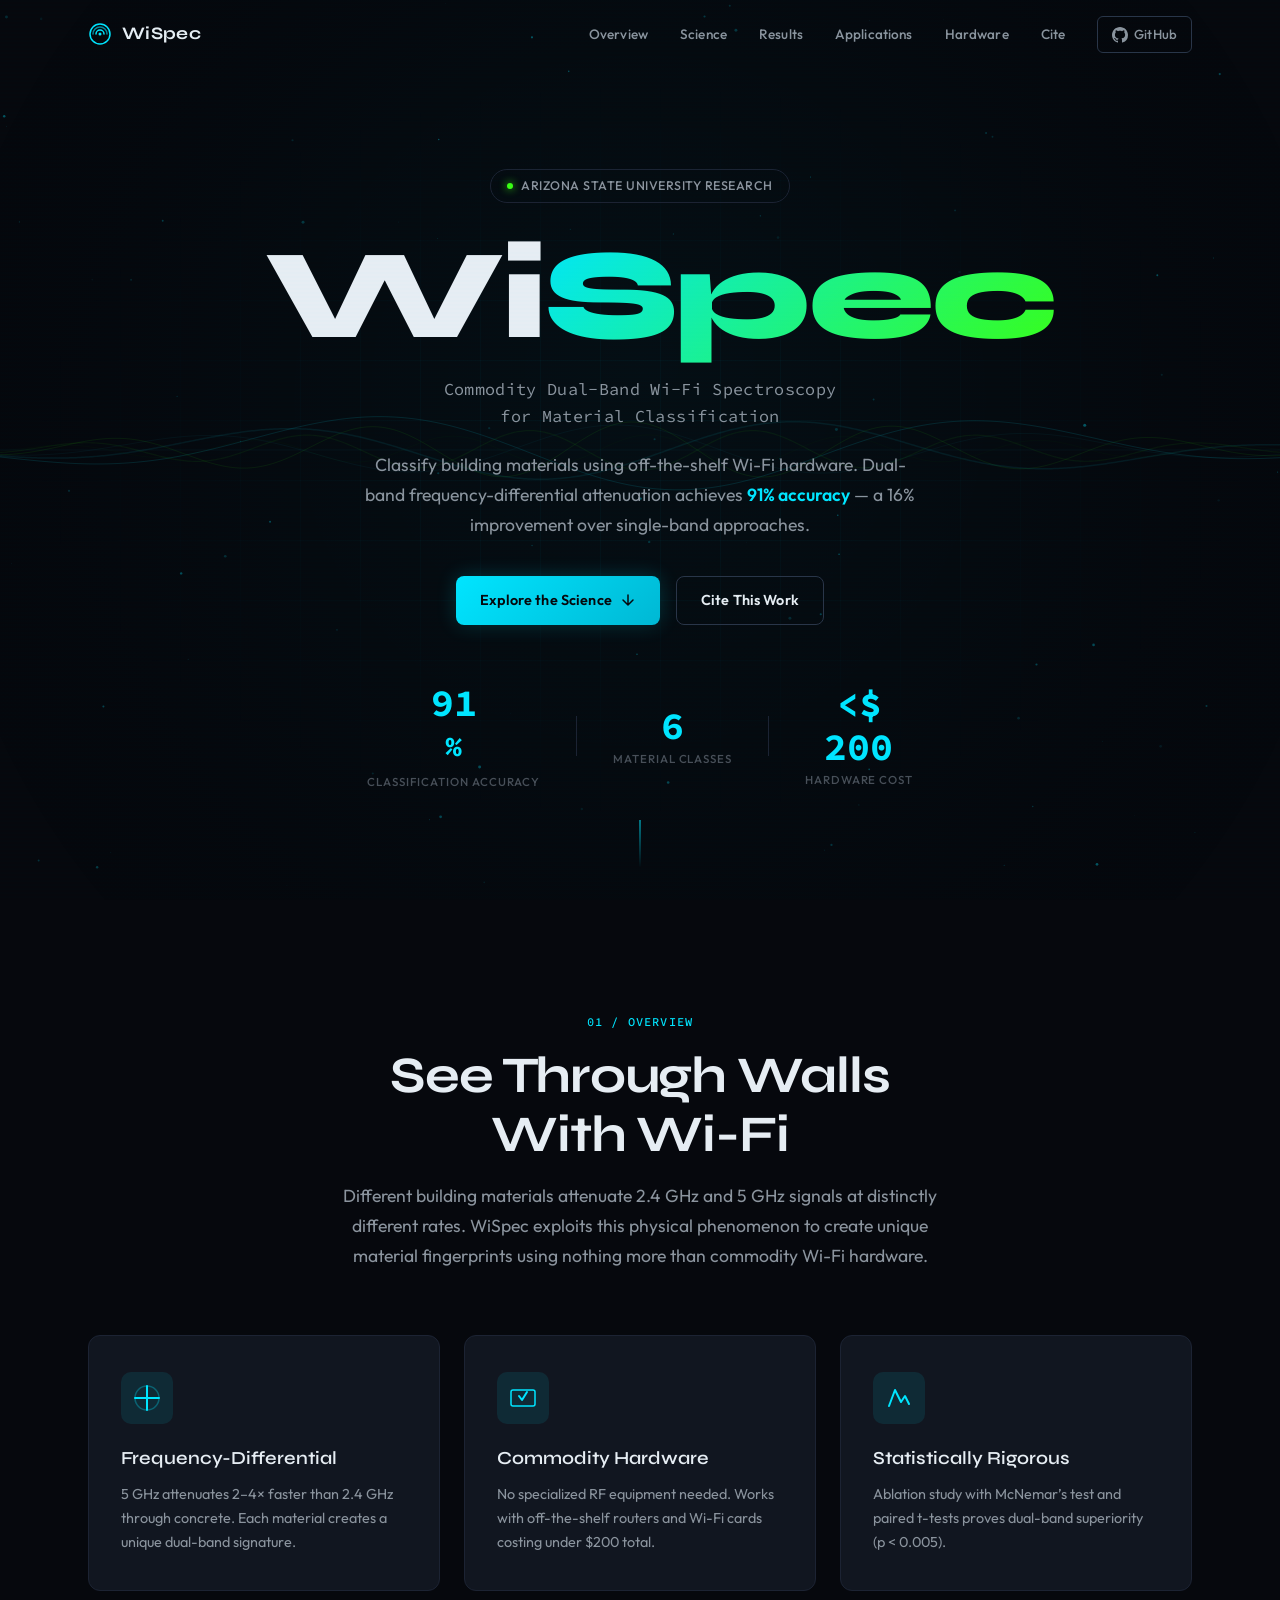
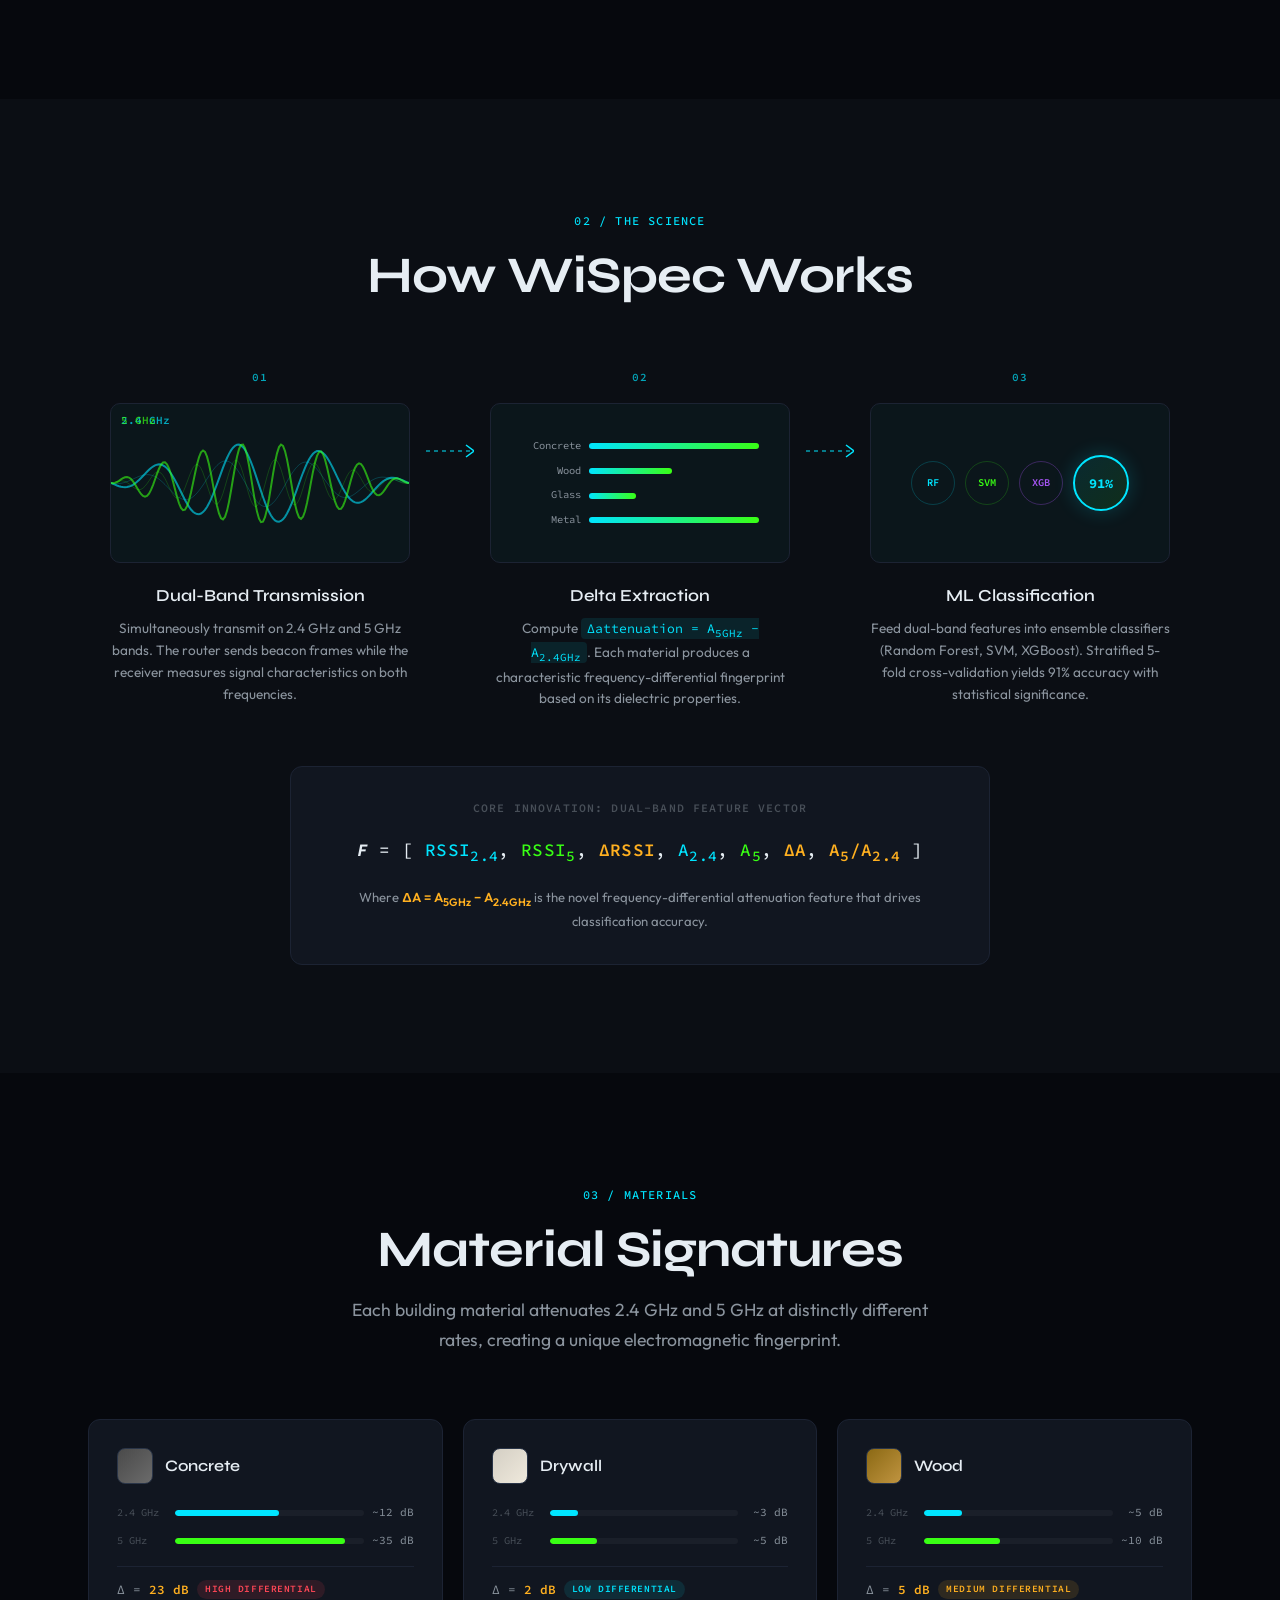
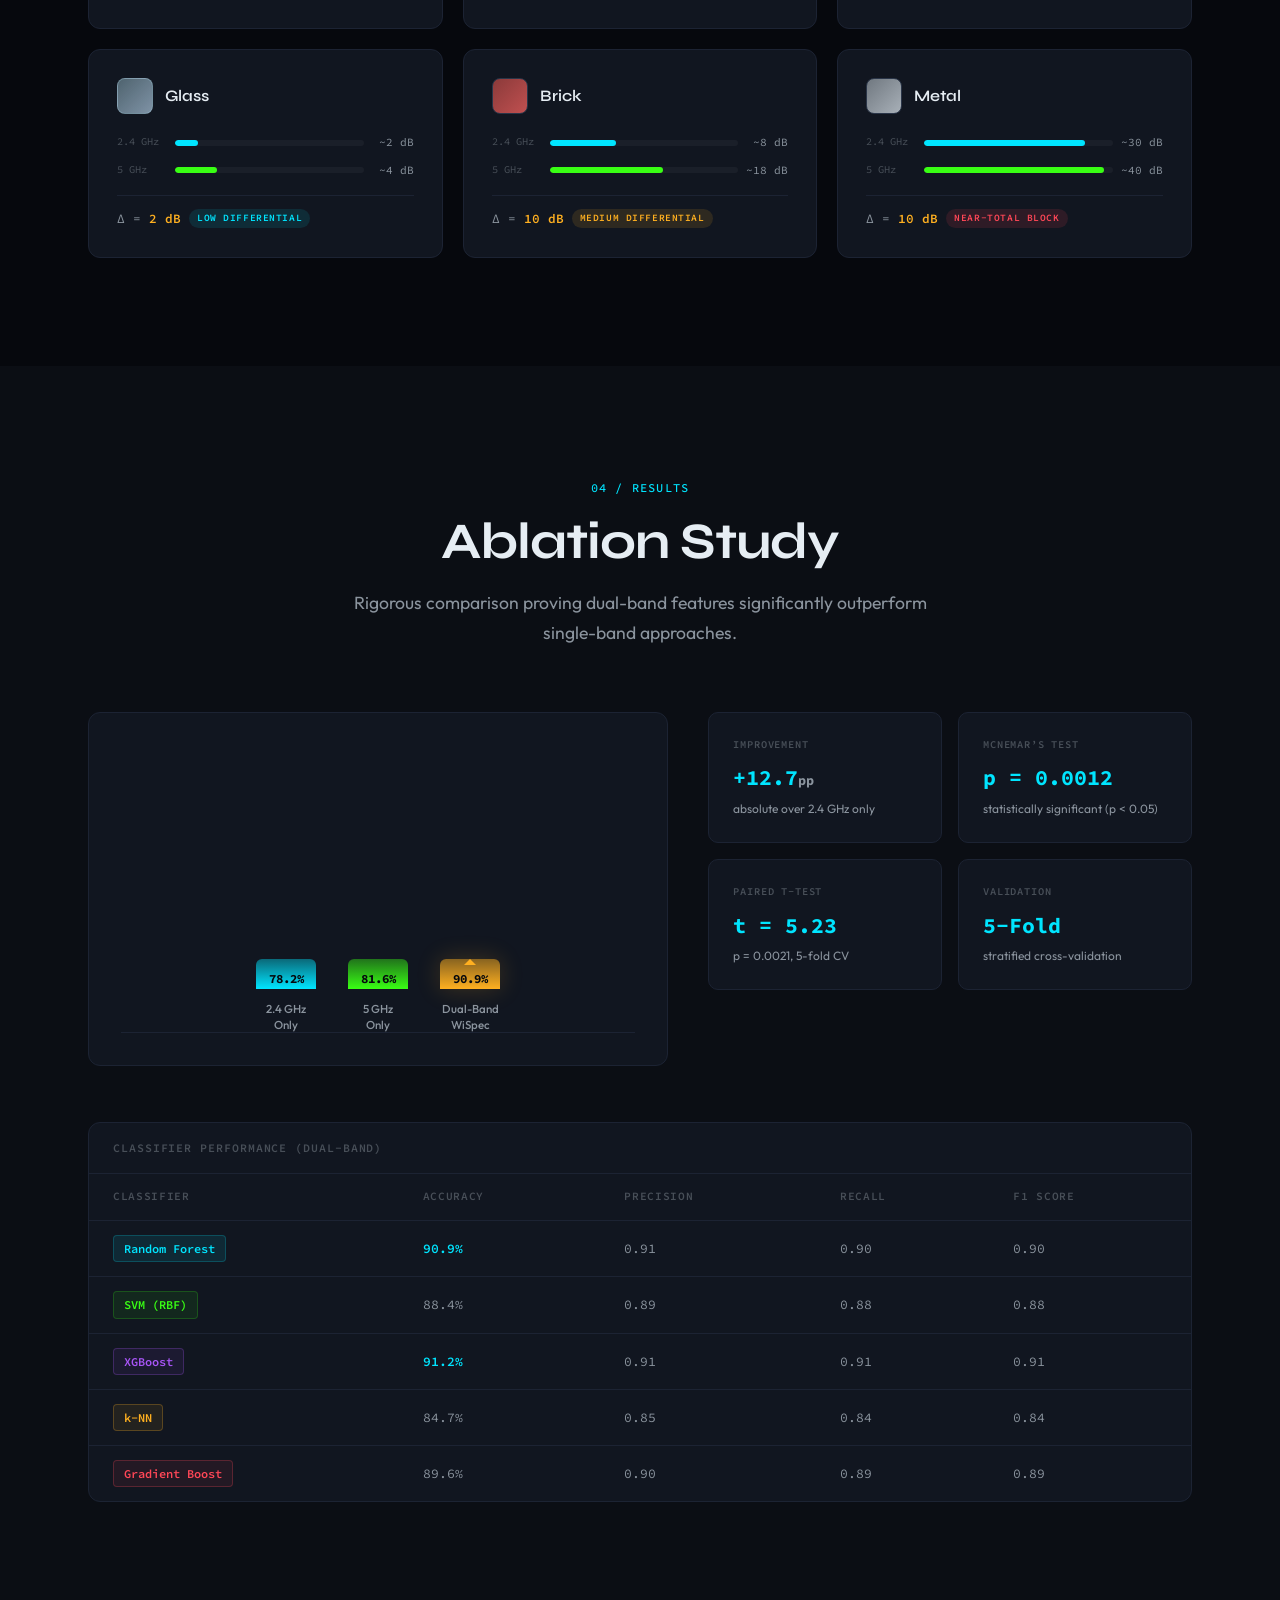
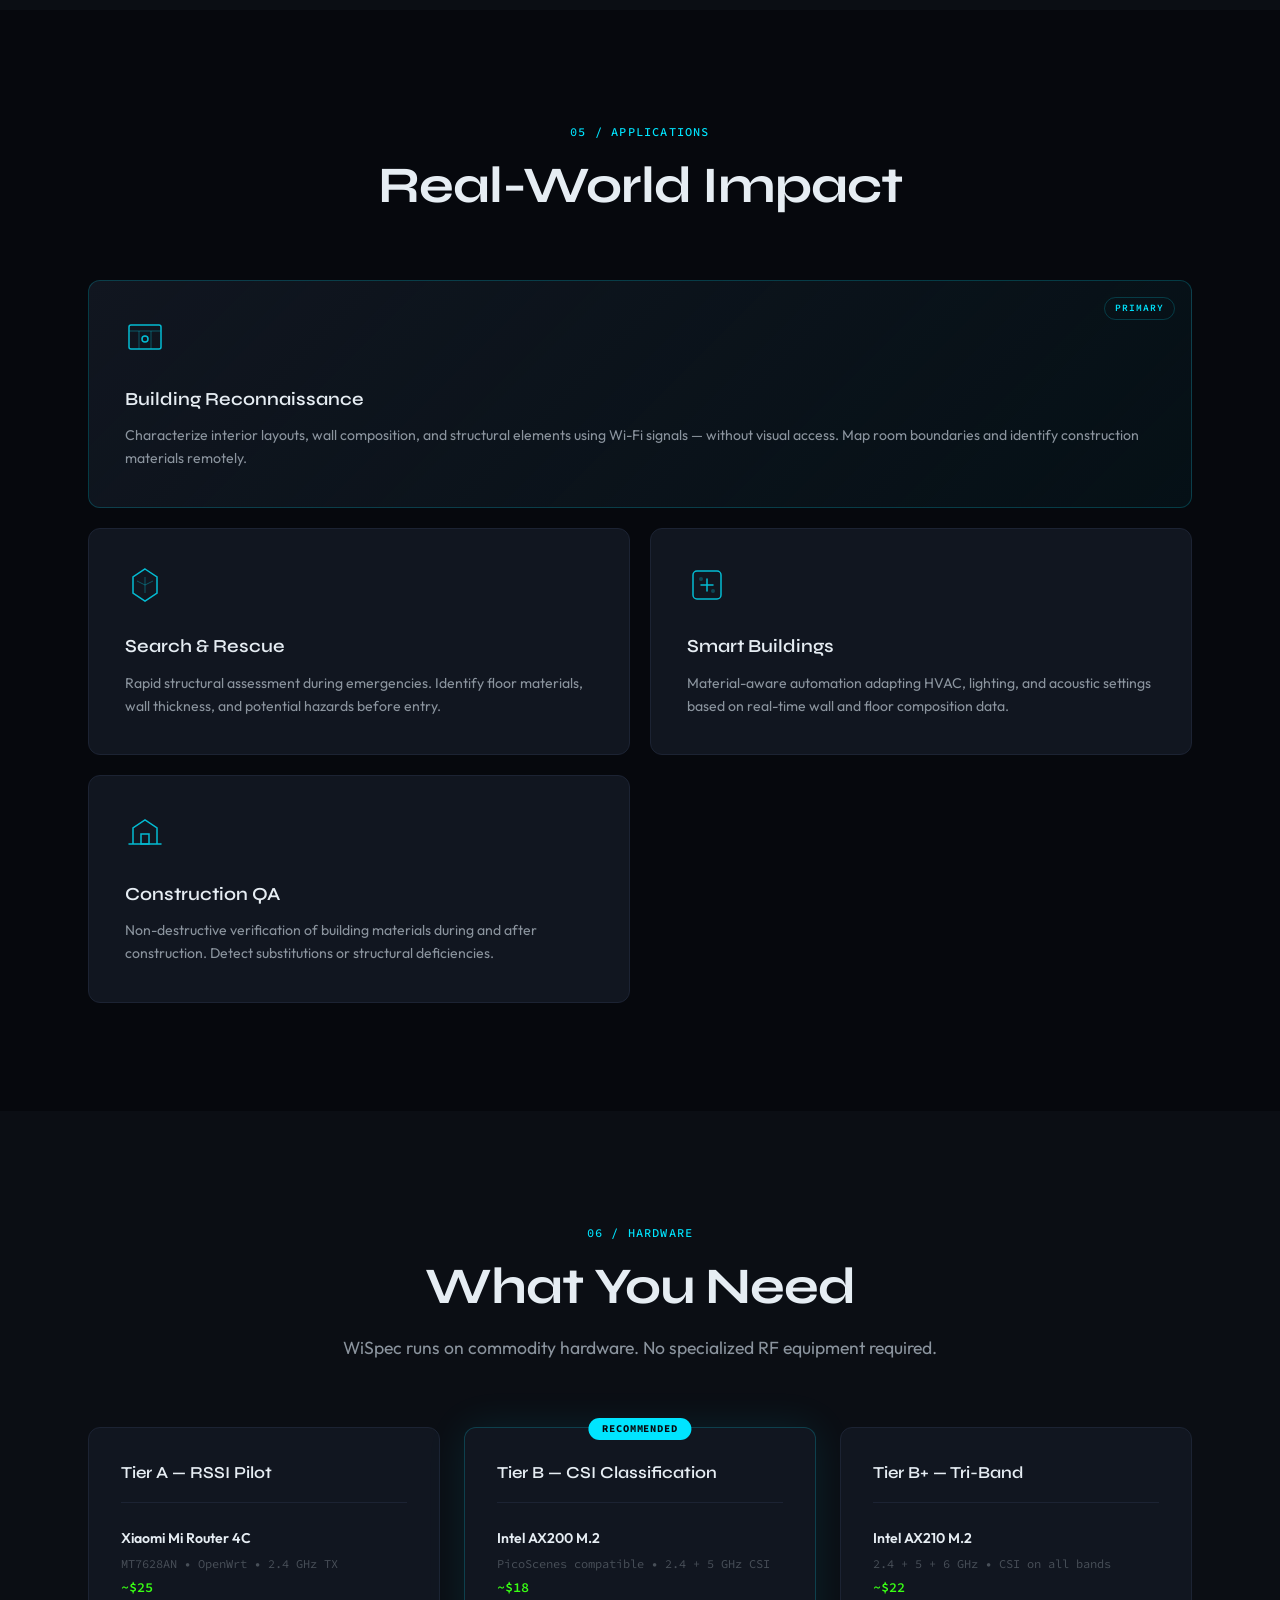
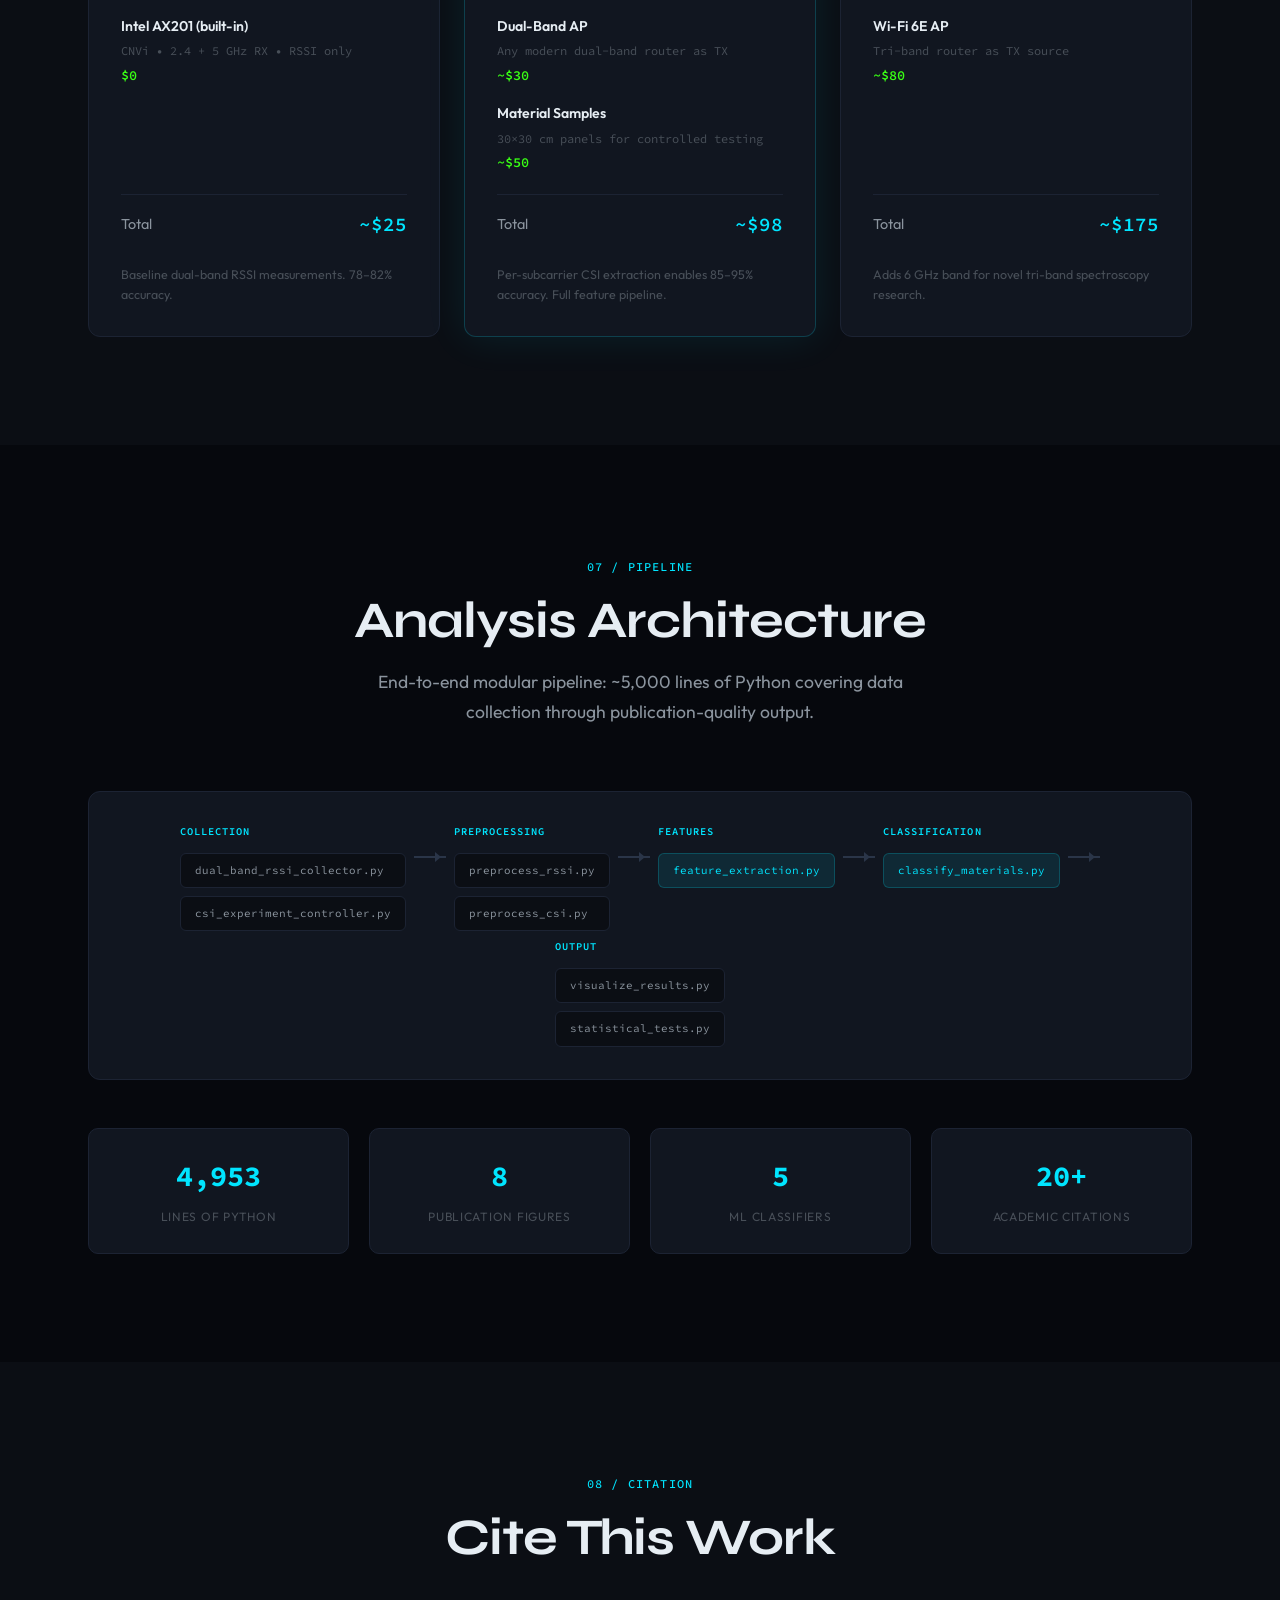
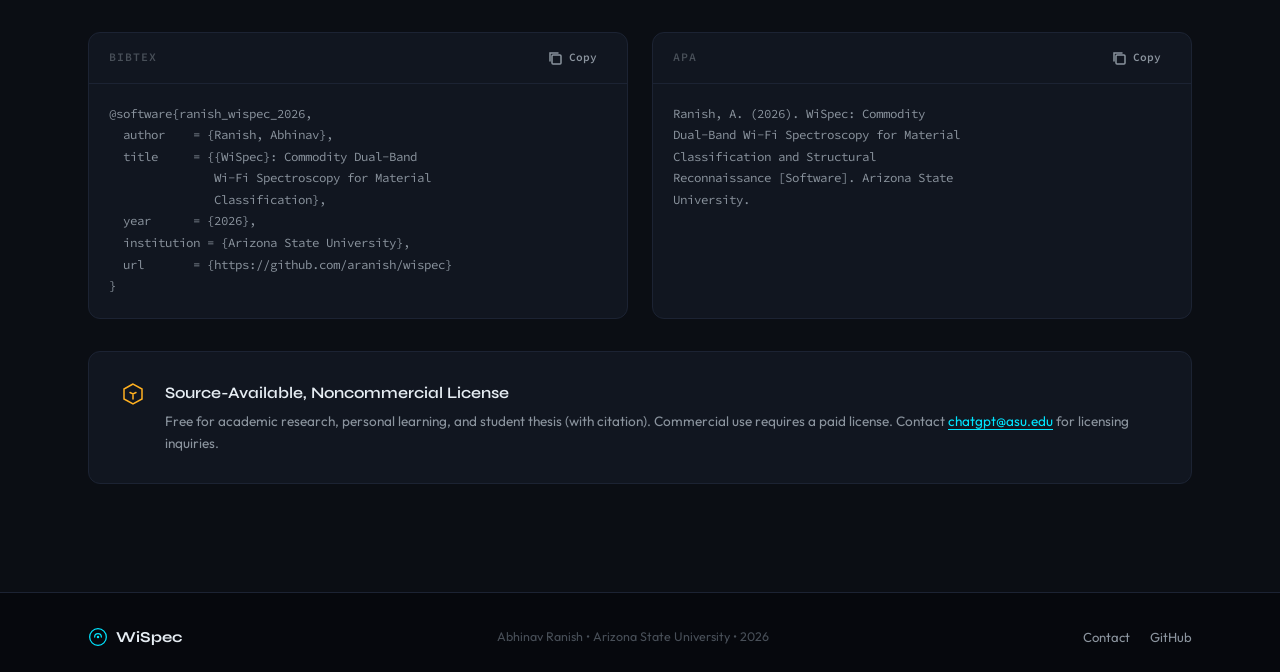
==== web/index.html @ 01f4bbeb "feat: Frontend" ====
<!DOCTYPE html>
<html lang="en">
<head>
  <meta charset="UTF-8">
  <meta name="viewport" content="width=device-width, initial-scale=1.0">
  <title>WiSpec — Commodity Dual-Band Wi-Fi Spectroscopy</title>
  <meta name="description" content="WiSpec uses commodity dual-band Wi-Fi hardware to classify building materials through frequency-differential attenuation, achieving 91% accuracy.">

  <link rel="preconnect" href="https://fonts.googleapis.com">
  <link rel="preconnect" href="https://fonts.gstatic.com" crossorigin>
  <link href="https://fonts.googleapis.com/css2?family=Syne:wght@400;500;600;700;800&family=Outfit:wght@300;400;500;600&family=Source+Code+Pro:wght@400;500;600;700&display=swap" rel="stylesheet">

  <link rel="stylesheet" href="styles.css">
</head>
<body>
  <!-- Scan line overlay -->
  <div class="scanline-overlay" aria-hidden="true"></div>

  <!-- Navigation -->
  <nav class="nav" id="nav">
    <div class="nav-inner">
      <a href="#hero" class="nav-logo">
        <span class="nav-logo-icon">
          <svg width="24" height="24" viewBox="0 0 24 24" fill="none">
            <path d="M12 2C6.48 2 2 6.48 2 12s4.48 10 10 10 10-4.48 10-10S17.52 2 12 2z" stroke="currentColor" stroke-width="1.5" fill="none"/>
            <path d="M8 12a4 4 0 018 0" stroke="currentColor" stroke-width="1.5" stroke-linecap="round" fill="none"/>
            <path d="M5 12a7 7 0 0114 0" stroke="currentColor" stroke-width="1.5" stroke-linecap="round" fill="none" opacity="0.6"/>
            <circle cx="12" cy="12" r="1.5" fill="currentColor"/>
          </svg>
        </span>
        <span class="nav-logo-text">WiSpec</span>
      </a>
      <div class="nav-links">
        <a href="#overview">Overview</a>
        <a href="#science">Science</a>
        <a href="#results">Results</a>
        <a href="#applications">Applications</a>
        <a href="#hardware">Hardware</a>
        <a href="#cite">Cite</a>
        <a href="https://github.com" class="nav-btn" target="_blank" rel="noopener">
          <svg width="16" height="16" viewBox="0 0 16 16" fill="currentColor"><path d="M8 0C3.58 0 0 3.58 0 8c0 3.54 2.29 6.53 5.47 7.59.4.07.55-.17.55-.38 0-.19-.01-.82-.01-1.49-2.01.37-2.53-.49-2.69-.94-.09-.23-.48-.94-.82-1.13-.28-.15-.68-.52-.01-.53.63-.01 1.08.58 1.23.82.72 1.21 1.87.87 2.33.66.07-.52.28-.87.51-1.07-1.78-.2-3.64-.89-3.64-3.95 0-.87.31-1.59.82-2.15-.08-.2-.36-1.02.08-2.12 0 0 .67-.21 2.2.82.64-.18 1.32-.27 2-.27.68 0 1.36.09 2 .27 1.53-1.04 2.2-.82 2.2-.82.44 1.1.16 1.92.08 2.12.51.56.82 1.27.82 2.15 0 3.07-1.87 3.75-3.65 3.95.29.25.54.73.54 1.48 0 1.07-.01 1.93-.01 2.2 0 .21.15.46.55.38A8.013 8.013 0 0016 8c0-4.42-3.58-8-8-8z"/></svg>
          GitHub
        </a>
      </div>
      <button class="nav-mobile-toggle" id="navToggle" aria-label="Toggle menu">
        <span></span><span></span><span></span>
      </button>
    </div>
  </nav>

  <!-- Hero -->
  <section class="hero" id="hero">
    <canvas id="heroCanvas" class="hero-canvas"></canvas>
    <div class="hero-grid-bg" aria-hidden="true"></div>
    <div class="hero-content">
      <div class="hero-badge">
        <span class="hero-badge-dot"></span>
        Arizona State University Research
      </div>
      <h1 class="hero-title">
        <span class="hero-title-line">Wi</span><span class="hero-title-accent">Spec</span>
      </h1>
      <p class="hero-subtitle">Commodity Dual-Band Wi-Fi Spectroscopy<br>for Material Classification</p>
      <p class="hero-desc">
        Classify building materials using off-the-shelf Wi-Fi hardware.
        Dual-band frequency-differential attenuation achieves <strong>91% accuracy</strong> &mdash;
        a 16% improvement over single-band approaches.
      </p>
      <div class="hero-actions">
        <a href="#science" class="btn btn-primary">
          <span>Explore the Science</span>
          <svg width="16" height="16" viewBox="0 0 16 16" fill="none"><path d="M8 3v10M3 8l5 5 5-5" stroke="currentColor" stroke-width="1.5" stroke-linecap="round" stroke-linejoin="round"/></svg>
        </a>
        <a href="#cite" class="btn btn-ghost">
          <span>Cite This Work</span>
        </a>
      </div>
      <div class="hero-stats">
        <div class="hero-stat">
          <span class="hero-stat-value" data-count="91">0</span><span class="hero-stat-unit">%</span>
          <span class="hero-stat-label">Classification Accuracy</span>
        </div>
        <div class="hero-stat-divider"></div>
        <div class="hero-stat">
          <span class="hero-stat-value" data-count="6">0</span>
          <span class="hero-stat-label">Material Classes</span>
        </div>
        <div class="hero-stat-divider"></div>
        <div class="hero-stat">
          <span class="hero-stat-value">&lt;$</span><span class="hero-stat-value" data-count="200">0</span>
          <span class="hero-stat-label">Hardware Cost</span>
        </div>
      </div>
    </div>
    <div class="hero-scroll-indicator" aria-hidden="true">
      <div class="hero-scroll-line"></div>
    </div>
  </section>

  <!-- Overview -->
  <section class="section" id="overview">
    <div class="container">
      <div class="section-header">
        <span class="section-tag">01 / Overview</span>
        <h2 class="section-title">See Through Walls<br>With Wi-Fi</h2>
        <p class="section-desc">
          Different building materials attenuate 2.4 GHz and 5 GHz signals at distinctly different rates.
          WiSpec exploits this physical phenomenon to create unique material fingerprints using nothing
          more than commodity Wi-Fi hardware.
        </p>
      </div>

      <div class="overview-grid">
        <div class="overview-card reveal" data-delay="0">
          <div class="overview-card-icon">
            <svg width="32" height="32" viewBox="0 0 32 32" fill="none">
              <path d="M16 4v24M4 16h24" stroke="currentColor" stroke-width="2" stroke-linecap="round"/>
              <circle cx="16" cy="16" r="12" stroke="currentColor" stroke-width="1.5" opacity="0.3"/>
            </svg>
          </div>
          <h3>Frequency-Differential</h3>
          <p>5 GHz attenuates 2&ndash;4&times; faster than 2.4 GHz through concrete. Each material creates a unique dual-band signature.</p>
        </div>
        <div class="overview-card reveal" data-delay="100">
          <div class="overview-card-icon">
            <svg width="32" height="32" viewBox="0 0 32 32" fill="none">
              <rect x="4" y="8" width="24" height="16" rx="2" stroke="currentColor" stroke-width="1.5"/>
              <path d="M12 14l3 4 5-8" stroke="currentColor" stroke-width="2" stroke-linecap="round" stroke-linejoin="round"/>
            </svg>
          </div>
          <h3>Commodity Hardware</h3>
          <p>No specialized RF equipment needed. Works with off-the-shelf routers and Wi-Fi cards costing under $200 total.</p>
        </div>
        <div class="overview-card reveal" data-delay="200">
          <div class="overview-card-icon">
            <svg width="32" height="32" viewBox="0 0 32 32" fill="none">
              <path d="M6 24L12 8l6 12 4-6 4 8" stroke="currentColor" stroke-width="2" stroke-linecap="round" stroke-linejoin="round"/>
            </svg>
          </div>
          <h3>Statistically Rigorous</h3>
          <p>Ablation study with McNemar&rsquo;s test and paired t-tests proves dual-band superiority (p&nbsp;&lt;&nbsp;0.005).</p>
        </div>
      </div>
    </div>
  </section>

  <!-- Science / How It Works -->
  <section class="section section-dark" id="science">
    <div class="container">
      <div class="section-header">
        <span class="section-tag">02 / The Science</span>
        <h2 class="section-title">How WiSpec Works</h2>
      </div>

      <div class="pipeline">
        <div class="pipeline-step reveal" data-delay="0">
          <div class="pipeline-number">01</div>
          <div class="pipeline-visual">
            <div class="pipeline-wave-container">
              <canvas class="pipeline-wave" data-freq="2.4" data-color="#00e5ff"></canvas>
              <canvas class="pipeline-wave" data-freq="5.0" data-color="#39ff14"></canvas>
            </div>
          </div>
          <h3>Dual-Band Transmission</h3>
          <p>Simultaneously transmit on 2.4 GHz and 5 GHz bands. The router sends beacon frames while the receiver measures signal characteristics on both frequencies.</p>
        </div>

        <div class="pipeline-connector" aria-hidden="true">
          <svg width="48" height="24" viewBox="0 0 48 24"><path d="M0 12h48" stroke="var(--cyan)" stroke-width="1" stroke-dasharray="4 4"/><path d="M40 6l8 6-8 6" fill="none" stroke="var(--cyan)" stroke-width="1.5"/></svg>
        </div>

        <div class="pipeline-step reveal" data-delay="150">
          <div class="pipeline-number">02</div>
          <div class="pipeline-visual">
            <div class="pipeline-delta">
              <div class="pipeline-delta-bar" data-material="concrete">
                <span class="pipeline-delta-label">Concrete</span>
                <div class="pipeline-delta-fill" style="--fill-pct: 85%"></div>
              </div>
              <div class="pipeline-delta-bar" data-material="wood">
                <span class="pipeline-delta-label">Wood</span>
                <div class="pipeline-delta-fill" style="--fill-pct: 35%"></div>
              </div>
              <div class="pipeline-delta-bar" data-material="glass">
                <span class="pipeline-delta-label">Glass</span>
                <div class="pipeline-delta-fill" style="--fill-pct: 20%"></div>
              </div>
              <div class="pipeline-delta-bar" data-material="metal">
                <span class="pipeline-delta-label">Metal</span>
                <div class="pipeline-delta-fill" style="--fill-pct: 95%"></div>
              </div>
            </div>
          </div>
          <h3>Delta Extraction</h3>
          <p>Compute <code>&Delta;attenuation = A<sub>5GHz</sub> &minus; A<sub>2.4GHz</sub></code>. Each material produces a characteristic frequency-differential fingerprint based on its dielectric properties.</p>
        </div>

        <div class="pipeline-connector" aria-hidden="true">
          <svg width="48" height="24" viewBox="0 0 48 24"><path d="M0 12h48" stroke="var(--cyan)" stroke-width="1" stroke-dasharray="4 4"/><path d="M40 6l8 6-8 6" fill="none" stroke="var(--cyan)" stroke-width="1.5"/></svg>
        </div>

        <div class="pipeline-step reveal" data-delay="300">
          <div class="pipeline-number">03</div>
          <div class="pipeline-visual">
            <div class="pipeline-classify">
              <div class="pipeline-classify-node" data-type="rf">RF</div>
              <div class="pipeline-classify-node" data-type="svm">SVM</div>
              <div class="pipeline-classify-node" data-type="xgb">XGB</div>
              <div class="pipeline-classify-result">
                <span class="pipeline-classify-pct">91%</span>
              </div>
            </div>
          </div>
          <h3>ML Classification</h3>
          <p>Feed dual-band features into ensemble classifiers (Random Forest, SVM, XGBoost). Stratified 5-fold cross-validation yields 91% accuracy with statistical significance.</p>
        </div>
      </div>

      <!-- Feature Formula -->
      <div class="formula-block reveal">
        <div class="formula-header">Core Innovation: Dual-Band Feature Vector</div>
        <div class="formula">
          <span class="formula-var">F</span> = [
          <span class="formula-24g">RSSI<sub>2.4</sub></span>,
          <span class="formula-5g">RSSI<sub>5</sub></span>,
          <span class="formula-delta">&Delta;RSSI</span>,
          <span class="formula-24g">A<sub>2.4</sub></span>,
          <span class="formula-5g">A<sub>5</sub></span>,
          <span class="formula-delta">&Delta;A</span>,
          <span class="formula-delta">A<sub>5</sub>/A<sub>2.4</sub></span>
          ]
        </div>
        <p class="formula-caption">Where <span class="formula-delta">&Delta;A = A<sub>5GHz</sub> &minus; A<sub>2.4GHz</sub></span> is the novel frequency-differential attenuation feature that drives classification accuracy.</p>
      </div>
    </div>
  </section>

  <!-- Materials -->
  <section class="section" id="materials">
    <div class="container">
      <div class="section-header">
        <span class="section-tag">03 / Materials</span>
        <h2 class="section-title">Material Signatures</h2>
        <p class="section-desc">Each building material attenuates 2.4 GHz and 5 GHz at distinctly different rates, creating a unique electromagnetic fingerprint.</p>
      </div>

      <div class="materials-grid">
        <div class="material-card reveal" data-delay="0">
          <div class="material-header">
            <div class="material-icon concrete"></div>
            <h3>Concrete</h3>
          </div>
          <div class="material-bars">
            <div class="material-bar">
              <span class="material-bar-label">2.4 GHz</span>
              <div class="material-bar-track"><div class="material-bar-fill bar-24g" style="--w: 55%"></div></div>
              <span class="material-bar-val">~12 dB</span>
            </div>
            <div class="material-bar">
              <span class="material-bar-label">5 GHz</span>
              <div class="material-bar-track"><div class="material-bar-fill bar-5g" style="--w: 90%"></div></div>
              <span class="material-bar-val">~35 dB</span>
            </div>
          </div>
          <div class="material-delta">
            <span>&Delta; = </span><strong>23 dB</strong>
            <span class="material-delta-tag high">High differential</span>
          </div>
        </div>

        <div class="material-card reveal" data-delay="80">
          <div class="material-header">
            <div class="material-icon drywall"></div>
            <h3>Drywall</h3>
          </div>
          <div class="material-bars">
            <div class="material-bar">
              <span class="material-bar-label">2.4 GHz</span>
              <div class="material-bar-track"><div class="material-bar-fill bar-24g" style="--w: 15%"></div></div>
              <span class="material-bar-val">~3 dB</span>
            </div>
            <div class="material-bar">
              <span class="material-bar-label">5 GHz</span>
              <div class="material-bar-track"><div class="material-bar-fill bar-5g" style="--w: 25%"></div></div>
              <span class="material-bar-val">~5 dB</span>
            </div>
          </div>
          <div class="material-delta">
            <span>&Delta; = </span><strong>2 dB</strong>
            <span class="material-delta-tag low">Low differential</span>
          </div>
        </div>

        <div class="material-card reveal" data-delay="160">
          <div class="material-header">
            <div class="material-icon wood"></div>
            <h3>Wood</h3>
          </div>
          <div class="material-bars">
            <div class="material-bar">
              <span class="material-bar-label">2.4 GHz</span>
              <div class="material-bar-track"><div class="material-bar-fill bar-24g" style="--w: 20%"></div></div>
              <span class="material-bar-val">~5 dB</span>
            </div>
            <div class="material-bar">
              <span class="material-bar-label">5 GHz</span>
              <div class="material-bar-track"><div class="material-bar-fill bar-5g" style="--w: 40%"></div></div>
              <span class="material-bar-val">~10 dB</span>
            </div>
          </div>
          <div class="material-delta">
            <span>&Delta; = </span><strong>5 dB</strong>
            <span class="material-delta-tag med">Medium differential</span>
          </div>
        </div>

        <div class="material-card reveal" data-delay="240">
          <div class="material-header">
            <div class="material-icon glass"></div>
            <h3>Glass</h3>
          </div>
          <div class="material-bars">
            <div class="material-bar">
              <span class="material-bar-label">2.4 GHz</span>
              <div class="material-bar-track"><div class="material-bar-fill bar-24g" style="--w: 12%"></div></div>
              <span class="material-bar-val">~2 dB</span>
            </div>
            <div class="material-bar">
              <span class="material-bar-label">5 GHz</span>
              <div class="material-bar-track"><div class="material-bar-fill bar-5g" style="--w: 22%"></div></div>
              <span class="material-bar-val">~4 dB</span>
            </div>
          </div>
          <div class="material-delta">
            <span>&Delta; = </span><strong>2 dB</strong>
            <span class="material-delta-tag low">Low differential</span>
          </div>
        </div>

        <div class="material-card reveal" data-delay="320">
          <div class="material-header">
            <div class="material-icon brick"></div>
            <h3>Brick</h3>
          </div>
          <div class="material-bars">
            <div class="material-bar">
              <span class="material-bar-label">2.4 GHz</span>
              <div class="material-bar-track"><div class="material-bar-fill bar-24g" style="--w: 35%"></div></div>
              <span class="material-bar-val">~8 dB</span>
            </div>
            <div class="material-bar">
              <span class="material-bar-label">5 GHz</span>
              <div class="material-bar-track"><div class="material-bar-fill bar-5g" style="--w: 60%"></div></div>
              <span class="material-bar-val">~18 dB</span>
            </div>
          </div>
          <div class="material-delta">
            <span>&Delta; = </span><strong>10 dB</strong>
            <span class="material-delta-tag med">Medium differential</span>
          </div>
        </div>

        <div class="material-card reveal" data-delay="400">
          <div class="material-header">
            <div class="material-icon metal"></div>
            <h3>Metal</h3>
          </div>
          <div class="material-bars">
            <div class="material-bar">
              <span class="material-bar-label">2.4 GHz</span>
              <div class="material-bar-track"><div class="material-bar-fill bar-24g" style="--w: 85%"></div></div>
              <span class="material-bar-val">~30 dB</span>
            </div>
            <div class="material-bar">
              <span class="material-bar-label">5 GHz</span>
              <div class="material-bar-track"><div class="material-bar-fill bar-5g" style="--w: 95%"></div></div>
              <span class="material-bar-val">~40 dB</span>
            </div>
          </div>
          <div class="material-delta">
            <span>&Delta; = </span><strong>10 dB</strong>
            <span class="material-delta-tag high">Near-total block</span>
          </div>
        </div>
      </div>
    </div>
  </section>

  <!-- Results -->
  <section class="section section-dark" id="results">
    <div class="container">
      <div class="section-header">
        <span class="section-tag">04 / Results</span>
        <h2 class="section-title">Ablation Study</h2>
        <p class="section-desc">Rigorous comparison proving dual-band features significantly outperform single-band approaches.</p>
      </div>

      <div class="results-layout">
        <div class="results-chart reveal">
          <div class="results-chart-inner">
            <div class="results-bar-group">
              <div class="results-bar-wrapper">
                <div class="results-bar results-bar-24g" style="--h: 78%">
                  <span class="results-bar-value">78.2%</span>
                </div>
                <span class="results-bar-label">2.4 GHz<br>Only</span>
              </div>
              <div class="results-bar-wrapper">
                <div class="results-bar results-bar-5g" style="--h: 82%">
                  <span class="results-bar-value">81.6%</span>
                </div>
                <span class="results-bar-label">5 GHz<br>Only</span>
              </div>
              <div class="results-bar-wrapper results-bar-winner">
                <div class="results-bar results-bar-dual" style="--h: 91%">
                  <span class="results-bar-value">90.9%</span>
                </div>
                <span class="results-bar-label">Dual-Band<br>WiSpec</span>
              </div>
            </div>
            <div class="results-chart-baseline"></div>
          </div>
        </div>

        <div class="results-stats reveal" data-delay="200">
          <div class="results-stat-card">
            <div class="results-stat-header">Improvement</div>
            <div class="results-stat-big">+12.7<span>pp</span></div>
            <div class="results-stat-sub">absolute over 2.4 GHz only</div>
          </div>
          <div class="results-stat-card">
            <div class="results-stat-header">McNemar&rsquo;s Test</div>
            <div class="results-stat-big">p = 0.0012</div>
            <div class="results-stat-sub">statistically significant (p &lt; 0.05)</div>
          </div>
          <div class="results-stat-card">
            <div class="results-stat-header">Paired t-test</div>
            <div class="results-stat-big">t = 5.23</div>
            <div class="results-stat-sub">p = 0.0021, 5-fold CV</div>
          </div>
          <div class="results-stat-card">
            <div class="results-stat-header">Validation</div>
            <div class="results-stat-big">5-Fold</div>
            <div class="results-stat-sub">stratified cross-validation</div>
          </div>
        </div>
      </div>

      <!-- Classifiers table -->
      <div class="classifiers-table reveal" data-delay="100">
        <div class="table-header">Classifier Performance (Dual-Band)</div>
        <table>
          <thead>
            <tr>
              <th>Classifier</th>
              <th>Accuracy</th>
              <th>Precision</th>
              <th>Recall</th>
              <th>F1 Score</th>
            </tr>
          </thead>
          <tbody>
            <tr>
              <td><span class="classifier-badge rf">Random Forest</span></td>
              <td class="val-highlight">90.9%</td>
              <td>0.91</td>
              <td>0.90</td>
              <td>0.90</td>
            </tr>
            <tr>
              <td><span class="classifier-badge svm">SVM (RBF)</span></td>
              <td>88.4%</td>
              <td>0.89</td>
              <td>0.88</td>
              <td>0.88</td>
            </tr>
            <tr>
              <td><span class="classifier-badge xgb">XGBoost</span></td>
              <td class="val-highlight">91.2%</td>
              <td>0.91</td>
              <td>0.91</td>
              <td>0.91</td>
            </tr>
            <tr>
              <td><span class="classifier-badge knn">k-NN</span></td>
              <td>84.7%</td>
              <td>0.85</td>
              <td>0.84</td>
              <td>0.84</td>
            </tr>
            <tr>
              <td><span class="classifier-badge gb">Gradient Boost</span></td>
              <td>89.6%</td>
              <td>0.90</td>
              <td>0.89</td>
              <td>0.89</td>
            </tr>
          </tbody>
        </table>
      </div>
    </div>
  </section>

  <!-- Applications -->
  <section class="section" id="applications">
    <div class="container">
      <div class="section-header">
        <span class="section-tag">05 / Applications</span>
        <h2 class="section-title">Real-World Impact</h2>
      </div>

      <div class="apps-grid">
        <div class="app-card app-card-featured reveal" data-delay="0">
          <div class="app-card-tag">Primary</div>
          <div class="app-card-icon">
            <svg width="40" height="40" viewBox="0 0 40 40" fill="none">
              <rect x="4" y="8" width="32" height="24" rx="2" stroke="currentColor" stroke-width="1.5"/>
              <path d="M4 14h32M14 14v18M26 14v18" stroke="currentColor" stroke-width="1" opacity="0.4"/>
              <circle cx="20" cy="22" r="3" stroke="currentColor" stroke-width="1.5"/>
              <path d="M17 22a3 3 0 016 0" stroke="currentColor" stroke-width="1" opacity="0.5"/>
            </svg>
          </div>
          <h3>Building Reconnaissance</h3>
          <p>Characterize interior layouts, wall composition, and structural elements using Wi-Fi signals &mdash; without visual access. Map room boundaries and identify construction materials remotely.</p>
        </div>

        <div class="app-card reveal" data-delay="100">
          <div class="app-card-icon">
            <svg width="40" height="40" viewBox="0 0 40 40" fill="none">
              <path d="M20 4l12 8v16l-12 8-12-8V12l12-8z" stroke="currentColor" stroke-width="1.5"/>
              <path d="M20 12v16M12 16l8 4 8-4" stroke="currentColor" stroke-width="1" opacity="0.4"/>
            </svg>
          </div>
          <h3>Search &amp; Rescue</h3>
          <p>Rapid structural assessment during emergencies. Identify floor materials, wall thickness, and potential hazards before entry.</p>
        </div>

        <div class="app-card reveal" data-delay="200">
          <div class="app-card-icon">
            <svg width="40" height="40" viewBox="0 0 40 40" fill="none">
              <rect x="6" y="6" width="28" height="28" rx="4" stroke="currentColor" stroke-width="1.5"/>
              <path d="M14 20h12M20 14v12" stroke="currentColor" stroke-width="1.5" stroke-linecap="round"/>
              <circle cx="14" cy="14" r="2" fill="currentColor" opacity="0.3"/>
              <circle cx="26" cy="26" r="2" fill="currentColor" opacity="0.3"/>
            </svg>
          </div>
          <h3>Smart Buildings</h3>
          <p>Material-aware automation adapting HVAC, lighting, and acoustic settings based on real-time wall and floor composition data.</p>
        </div>

        <div class="app-card reveal" data-delay="300">
          <div class="app-card-icon">
            <svg width="40" height="40" viewBox="0 0 40 40" fill="none">
              <path d="M8 32V16l12-8 12 8v16" stroke="currentColor" stroke-width="1.5"/>
              <rect x="16" y="22" width="8" height="10" stroke="currentColor" stroke-width="1.5"/>
              <path d="M4 32h32" stroke="currentColor" stroke-width="1.5" stroke-linecap="round"/>
            </svg>
          </div>
          <h3>Construction QA</h3>
          <p>Non-destructive verification of building materials during and after construction. Detect substitutions or structural deficiencies.</p>
        </div>
      </div>
    </div>
  </section>

  <!-- Hardware -->
  <section class="section section-dark" id="hardware">
    <div class="container">
      <div class="section-header">
        <span class="section-tag">06 / Hardware</span>
        <h2 class="section-title">What You Need</h2>
        <p class="section-desc">WiSpec runs on commodity hardware. No specialized RF equipment required.</p>
      </div>

      <div class="hardware-grid">
        <div class="hw-card reveal" data-delay="0">
          <div class="hw-card-tier">Tier A &mdash; RSSI Pilot</div>
          <div class="hw-card-items">
            <div class="hw-item">
              <div class="hw-item-name">Xiaomi Mi Router 4C</div>
              <div class="hw-item-detail">MT7628AN &bull; OpenWrt &bull; 2.4 GHz TX</div>
              <div class="hw-item-price">~$25</div>
            </div>
            <div class="hw-item">
              <div class="hw-item-name">Intel AX201 (built-in)</div>
              <div class="hw-item-detail">CNVi &bull; 2.4 + 5 GHz RX &bull; RSSI only</div>
              <div class="hw-item-price">$0</div>
            </div>
          </div>
          <div class="hw-card-total">
            <span>Total</span>
            <strong>~$25</strong>
          </div>
          <div class="hw-card-note">Baseline dual-band RSSI measurements. 78&ndash;82% accuracy.</div>
        </div>

        <div class="hw-card hw-card-recommended reveal" data-delay="150">
          <div class="hw-card-badge">Recommended</div>
          <div class="hw-card-tier">Tier B &mdash; CSI Classification</div>
          <div class="hw-card-items">
            <div class="hw-item">
              <div class="hw-item-name">Intel AX200 M.2</div>
              <div class="hw-item-detail">PicoScenes compatible &bull; 2.4 + 5 GHz CSI</div>
              <div class="hw-item-price">~$18</div>
            </div>
            <div class="hw-item">
              <div class="hw-item-name">Dual-Band AP</div>
              <div class="hw-item-detail">Any modern dual-band router as TX</div>
              <div class="hw-item-price">~$30</div>
            </div>
            <div class="hw-item">
              <div class="hw-item-name">Material Samples</div>
              <div class="hw-item-detail">30&times;30 cm panels for controlled testing</div>
              <div class="hw-item-price">~$50</div>
            </div>
          </div>
          <div class="hw-card-total">
            <span>Total</span>
            <strong>~$98</strong>
          </div>
          <div class="hw-card-note">Per-subcarrier CSI extraction enables 85&ndash;95% accuracy. Full feature pipeline.</div>
        </div>

        <div class="hw-card reveal" data-delay="300">
          <div class="hw-card-tier">Tier B+ &mdash; Tri-Band</div>
          <div class="hw-card-items">
            <div class="hw-item">
              <div class="hw-item-name">Intel AX210 M.2</div>
              <div class="hw-item-detail">2.4 + 5 + 6 GHz &bull; CSI on all bands</div>
              <div class="hw-item-price">~$22</div>
            </div>
            <div class="hw-item">
              <div class="hw-item-name">Wi-Fi 6E AP</div>
              <div class="hw-item-detail">Tri-band router as TX source</div>
              <div class="hw-item-price">~$80</div>
            </div>
          </div>
          <div class="hw-card-total">
            <span>Total</span>
            <strong>~$175</strong>
          </div>
          <div class="hw-card-note">Adds 6 GHz band for novel tri-band spectroscopy research.</div>
        </div>
      </div>
    </div>
  </section>

  <!-- Pipeline -->
  <section class="section" id="pipeline">
    <div class="container">
      <div class="section-header">
        <span class="section-tag">07 / Pipeline</span>
        <h2 class="section-title">Analysis Architecture</h2>
        <p class="section-desc">End-to-end modular pipeline: ~5,000 lines of Python covering data collection through publication-quality output.</p>
      </div>

      <div class="arch-flow reveal">
        <div class="arch-stage">
          <div class="arch-stage-header">Collection</div>
          <div class="arch-node">dual_band_rssi_collector.py</div>
          <div class="arch-node">csi_experiment_controller.py</div>
        </div>
        <div class="arch-arrow"></div>
        <div class="arch-stage">
          <div class="arch-stage-header">Preprocessing</div>
          <div class="arch-node">preprocess_rssi.py</div>
          <div class="arch-node">preprocess_csi.py</div>
        </div>
        <div class="arch-arrow"></div>
        <div class="arch-stage">
          <div class="arch-stage-header">Features</div>
          <div class="arch-node highlight">feature_extraction.py</div>
        </div>
        <div class="arch-arrow"></div>
        <div class="arch-stage">
          <div class="arch-stage-header">Classification</div>
          <div class="arch-node highlight">classify_materials.py</div>
        </div>
        <div class="arch-arrow"></div>
        <div class="arch-stage">
          <div class="arch-stage-header">Output</div>
          <div class="arch-node">visualize_results.py</div>
          <div class="arch-node">statistical_tests.py</div>
        </div>
      </div>

      <div class="arch-stats reveal" data-delay="200">
        <div class="arch-stat">
          <span class="arch-stat-val">4,953</span>
          <span class="arch-stat-label">Lines of Python</span>
        </div>
        <div class="arch-stat">
          <span class="arch-stat-val">8</span>
          <span class="arch-stat-label">Publication Figures</span>
        </div>
        <div class="arch-stat">
          <span class="arch-stat-val">5</span>
          <span class="arch-stat-label">ML Classifiers</span>
        </div>
        <div class="arch-stat">
          <span class="arch-stat-val">20+</span>
          <span class="arch-stat-label">Academic Citations</span>
        </div>
      </div>
    </div>
  </section>

  <!-- Cite -->
  <section class="section section-dark" id="cite">
    <div class="container">
      <div class="section-header">
        <span class="section-tag">08 / Citation</span>
        <h2 class="section-title">Cite This Work</h2>
      </div>

      <div class="cite-grid">
        <div class="cite-block reveal">
          <div class="cite-block-header">
            <span>BibTeX</span>
            <button class="cite-copy-btn" data-target="bibtex" aria-label="Copy BibTeX">
              <svg width="16" height="16" viewBox="0 0 16 16" fill="none"><rect x="5" y="5" width="9" height="9" rx="1" stroke="currentColor" stroke-width="1.5"/><path d="M3 11V3h8" stroke="currentColor" stroke-width="1.5" stroke-linecap="round"/></svg>
              <span>Copy</span>
            </button>
          </div>
          <pre id="bibtex"><code>@software{ranish_wispec_2026,
  author    = {Ranish, Abhinav},
  title     = {{WiSpec}: Commodity Dual-Band
               Wi-Fi Spectroscopy for Material
               Classification},
  year      = {2026},
  institution = {Arizona State University},
  url       = {https://github.com/aranish/wispec}
}</code></pre>
        </div>

        <div class="cite-block reveal" data-delay="100">
          <div class="cite-block-header">
            <span>APA</span>
            <button class="cite-copy-btn" data-target="apa" aria-label="Copy APA">
              <svg width="16" height="16" viewBox="0 0 16 16" fill="none"><rect x="5" y="5" width="9" height="9" rx="1" stroke="currentColor" stroke-width="1.5"/><path d="M3 11V3h8" stroke="currentColor" stroke-width="1.5" stroke-linecap="round"/></svg>
              <span>Copy</span>
            </button>
          </div>
          <pre id="apa"><code>Ranish, A. (2026). WiSpec: Commodity
Dual-Band Wi-Fi Spectroscopy for Material
Classification and Structural
Reconnaissance [Software]. Arizona State
University.</code></pre>
        </div>
      </div>

      <div class="cite-license reveal" data-delay="200">
        <div class="cite-license-icon">
          <svg width="24" height="24" viewBox="0 0 24 24" fill="none"><path d="M12 2L3 7v10l9 5 9-5V7l-9-5z" stroke="currentColor" stroke-width="1.5"/><path d="M12 12v5M9 10.5L12 12l3-1.5" stroke="currentColor" stroke-width="1.5" stroke-linecap="round"/></svg>
        </div>
        <div>
          <strong>Source-Available, Noncommercial License</strong>
          <p>Free for academic research, personal learning, and student thesis (with citation). Commercial use requires a paid license. Contact <a href="mailto:chatgpt@asu.edu">chatgpt@asu.edu</a> for licensing inquiries.</p>
        </div>
      </div>
    </div>
  </section>

  <!-- Footer -->
  <footer class="footer">
    <div class="container">
      <div class="footer-inner">
        <div class="footer-brand">
          <span class="nav-logo-icon">
            <svg width="20" height="20" viewBox="0 0 24 24" fill="none">
              <path d="M12 2C6.48 2 2 6.48 2 12s4.48 10 10 10 10-4.48 10-10S17.52 2 12 2z" stroke="currentColor" stroke-width="1.5" fill="none"/>
              <path d="M8 12a4 4 0 018 0" stroke="currentColor" stroke-width="1.5" stroke-linecap="round" fill="none"/>
              <circle cx="12" cy="12" r="1.5" fill="currentColor"/>
            </svg>
          </span>
          <span>WiSpec</span>
        </div>
        <p class="footer-copy">Abhinav Ranish &bull; Arizona State University &bull; 2026</p>
        <div class="footer-links">
          <a href="mailto:chatgpt@asu.edu">Contact</a>
          <a href="https://github.com" target="_blank" rel="noopener">GitHub</a>
        </div>
      </div>
    </div>
  </footer>

  <script src="script.js"></script>
</body>
</html>
---- web/styles.css ----
/* ============================================
   WiSpec — Tactical Signal Intelligence Theme
   ============================================ */

:root {
  /* Core palette */
  --bg-deep: #06080d;
  --bg-surface: #0b0e14;
  --bg-card: #111620;
  --bg-card-hover: #161d2a;
  --border: #1c2333;
  --border-bright: #2a3548;

  /* Signal colors */
  --cyan: #00e5ff;
  --cyan-dim: #00e5ff33;
  --cyan-glow: #00e5ff18;
  --green: #39ff14;
  --green-dim: #39ff1433;
  --amber: #ffb020;
  --red: #ff4757;
  --purple: #a855f7;

  /* Text */
  --text-primary: #e6edf3;
  --text-secondary: #8b949e;
  --text-muted: #484f58;

  /* Typography */
  --font-display: 'Syne', sans-serif;
  --font-body: 'Outfit', sans-serif;
  --font-mono: 'Source Code Pro', monospace;

  /* Spacing */
  --section-pad: clamp(80px, 12vh, 140px);
  --container-max: 1200px;

  /* Transitions */
  --ease-out: cubic-bezier(0.16, 1, 0.3, 1);
  --ease-spring: cubic-bezier(0.34, 1.56, 0.64, 1);
}

/* ── Reset ── */
*, *::before, *::after {
  margin: 0;
  padding: 0;
  box-sizing: border-box;
}

html {
  scroll-behavior: smooth;
  -webkit-font-smoothing: antialiased;
  -moz-osx-font-smoothing: grayscale;
}

body {
  font-family: var(--font-body);
  font-weight: 400;
  color: var(--text-primary);
  background: var(--bg-deep);
  line-height: 1.6;
  overflow-x: hidden;
}

a {
  color: inherit;
  text-decoration: none;
}

img { max-width: 100%; display: block; }
button { cursor: pointer; border: none; background: none; font: inherit; color: inherit; }
code { font-family: var(--font-mono); }
strong { font-weight: 600; }

.container {
  max-width: var(--container-max);
  margin: 0 auto;
  padding: 0 clamp(20px, 4vw, 48px);
}

/* ── Scanline Overlay ── */
.scanline-overlay {
  position: fixed;
  inset: 0;
  pointer-events: none;
  z-index: 9999;
  background: repeating-linear-gradient(
    0deg,
    transparent,
    transparent 2px,
    rgba(0, 229, 255, 0.008) 2px,
    rgba(0, 229, 255, 0.008) 4px
  );
}

/* ── Navigation ── */
.nav {
  position: fixed;
  top: 0;
  left: 0;
  right: 0;
  z-index: 1000;
  padding: 16px 0;
  transition: background 0.4s, backdrop-filter 0.4s, padding 0.4s;
}

.nav.scrolled {
  background: rgba(6, 8, 13, 0.85);
  backdrop-filter: blur(20px) saturate(1.5);
  -webkit-backdrop-filter: blur(20px) saturate(1.5);
  padding: 10px 0;
  border-bottom: 1px solid var(--border);
}

.nav-inner {
  max-width: var(--container-max);
  margin: 0 auto;
  padding: 0 clamp(20px, 4vw, 48px);
  display: flex;
  align-items: center;
  justify-content: space-between;
}

.nav-logo {
  display: flex;
  align-items: center;
  gap: 10px;
  font-family: var(--font-display);
  font-weight: 700;
  font-size: 1.1rem;
  letter-spacing: 0.02em;
}

.nav-logo-icon {
  color: var(--cyan);
  display: flex;
}

.nav-links {
  display: flex;
  align-items: center;
  gap: 32px;
}

.nav-links a {
  font-size: 0.85rem;
  font-weight: 500;
  color: var(--text-secondary);
  transition: color 0.25s;
  letter-spacing: 0.01em;
}

.nav-links a:hover {
  color: var(--cyan);
}

.nav-btn {
  display: inline-flex;
  align-items: center;
  gap: 6px;
  padding: 7px 14px;
  border: 1px solid var(--border-bright);
  border-radius: 6px;
  font-size: 0.82rem !important;
  transition: border-color 0.25s, background 0.25s;
}

.nav-btn:hover {
  border-color: var(--cyan);
  background: var(--cyan-glow);
}

.nav-mobile-toggle {
  display: none;
  flex-direction: column;
  gap: 5px;
  padding: 4px;
}

.nav-mobile-toggle span {
  width: 22px;
  height: 2px;
  background: var(--text-secondary);
  border-radius: 2px;
  transition: transform 0.3s, opacity 0.3s;
}

/* ── Hero ── */
.hero {
  position: relative;
  min-height: 100vh;
  display: flex;
  align-items: center;
  justify-content: center;
  overflow: hidden;
}

.hero-canvas {
  position: absolute;
  inset: 0;
  width: 100%;
  height: 100%;
  z-index: 0;
}

.hero-grid-bg {
  position: absolute;
  inset: 0;
  background-image:
    linear-gradient(rgba(0, 229, 255, 0.03) 1px, transparent 1px),
    linear-gradient(90deg, rgba(0, 229, 255, 0.03) 1px, transparent 1px);
  background-size: 60px 60px;
  mask-image: radial-gradient(ellipse 70% 60% at 50% 50%, black 20%, transparent 70%);
  -webkit-mask-image: radial-gradient(ellipse 70% 60% at 50% 50%, black 20%, transparent 70%);
  z-index: 1;
}

.hero-content {
  position: relative;
  z-index: 2;
  text-align: center;
  padding: 120px 24px 60px;
  max-width: 800px;
}

.hero-badge {
  display: inline-flex;
  align-items: center;
  gap: 8px;
  padding: 6px 16px;
  border: 1px solid var(--border);
  border-radius: 100px;
  font-size: 0.78rem;
  font-weight: 500;
  color: var(--text-secondary);
  margin-bottom: 32px;
  letter-spacing: 0.04em;
  text-transform: uppercase;
  animation: fadeInUp 0.8s var(--ease-out) both;
}

.hero-badge-dot {
  width: 6px;
  height: 6px;
  border-radius: 50%;
  background: var(--green);
  box-shadow: 0 0 8px var(--green);
  animation: pulse-dot 2s ease-in-out infinite;
}

.hero-title {
  font-family: var(--font-display);
  font-size: clamp(4rem, 12vw, 8rem);
  font-weight: 800;
  line-height: 0.95;
  letter-spacing: -0.03em;
  margin-bottom: 20px;
  animation: fadeInUp 0.8s var(--ease-out) 0.1s both;
}

.hero-title-accent {
  background: linear-gradient(135deg, var(--cyan), var(--green));
  -webkit-background-clip: text;
  -webkit-text-fill-color: transparent;
  background-clip: text;
}

.hero-subtitle {
  font-family: var(--font-mono);
  font-size: clamp(0.85rem, 2vw, 1.05rem);
  font-weight: 400;
  color: var(--text-secondary);
  letter-spacing: 0.02em;
  margin-bottom: 20px;
  animation: fadeInUp 0.8s var(--ease-out) 0.2s both;
}

.hero-desc {
  font-size: clamp(0.95rem, 1.8vw, 1.1rem);
  color: var(--text-secondary);
  max-width: 560px;
  margin: 0 auto 36px;
  line-height: 1.7;
  animation: fadeInUp 0.8s var(--ease-out) 0.3s both;
}

.hero-desc strong {
  color: var(--cyan);
  font-weight: 600;
}

.hero-actions {
  display: flex;
  gap: 16px;
  justify-content: center;
  flex-wrap: wrap;
  margin-bottom: 56px;
  animation: fadeInUp 0.8s var(--ease-out) 0.4s both;
}

/* Buttons */
.btn {
  display: inline-flex;
  align-items: center;
  gap: 8px;
  padding: 12px 24px;
  border-radius: 8px;
  font-size: 0.9rem;
  font-weight: 600;
  font-family: var(--font-body);
  transition: all 0.3s var(--ease-out);
  letter-spacing: 0.01em;
}

.btn-primary {
  background: linear-gradient(135deg, var(--cyan), #00b8d4);
  color: var(--bg-deep);
  box-shadow: 0 0 20px var(--cyan-dim), 0 4px 12px rgba(0, 0, 0, 0.3);
}

.btn-primary:hover {
  transform: translateY(-2px);
  box-shadow: 0 0 30px rgba(0, 229, 255, 0.35), 0 8px 24px rgba(0, 0, 0, 0.4);
}

.btn-ghost {
  border: 1px solid var(--border-bright);
  color: var(--text-primary);
}

.btn-ghost:hover {
  border-color: var(--cyan);
  background: var(--cyan-glow);
  color: var(--cyan);
}

/* Hero Stats */
.hero-stats {
  display: flex;
  align-items: center;
  justify-content: center;
  gap: 36px;
  animation: fadeInUp 0.8s var(--ease-out) 0.55s both;
}

.hero-stat {
  display: flex;
  flex-direction: column;
  align-items: center;
}

.hero-stat-value {
  font-family: var(--font-mono);
  font-size: clamp(1.8rem, 4vw, 2.4rem);
  font-weight: 700;
  color: var(--cyan);
  line-height: 1.1;
}

.hero-stat-unit {
  font-family: var(--font-mono);
  font-size: clamp(1.4rem, 3vw, 1.8rem);
  font-weight: 700;
  color: var(--cyan);
}

.hero-stat-label {
  font-size: 0.72rem;
  font-weight: 500;
  color: var(--text-muted);
  text-transform: uppercase;
  letter-spacing: 0.08em;
  margin-top: 4px;
}

.hero-stat-divider {
  width: 1px;
  height: 40px;
  background: var(--border);
}

/* Scroll indicator */
.hero-scroll-indicator {
  position: absolute;
  bottom: 32px;
  left: 50%;
  transform: translateX(-50%);
  z-index: 2;
}

.hero-scroll-line {
  width: 1px;
  height: 48px;
  background: linear-gradient(to bottom, var(--cyan), transparent);
  animation: scrollPulse 2s ease-in-out infinite;
}

/* ── Sections ── */
.section {
  padding: var(--section-pad) 0;
  position: relative;
}

.section-dark {
  background: var(--bg-surface);
}

.section-header {
  text-align: center;
  margin-bottom: 64px;
}

.section-tag {
  display: inline-block;
  font-family: var(--font-mono);
  font-size: 0.75rem;
  font-weight: 500;
  color: var(--cyan);
  letter-spacing: 0.1em;
  text-transform: uppercase;
  margin-bottom: 16px;
}

.section-title {
  font-family: var(--font-display);
  font-size: clamp(2rem, 5vw, 3.2rem);
  font-weight: 700;
  letter-spacing: -0.02em;
  line-height: 1.15;
  margin-bottom: 16px;
}

.section-desc {
  font-size: clamp(0.95rem, 1.6vw, 1.1rem);
  color: var(--text-secondary);
  max-width: 600px;
  margin: 0 auto;
  line-height: 1.7;
}

/* ── Overview Cards ── */
.overview-grid {
  display: grid;
  grid-template-columns: repeat(3, 1fr);
  gap: 24px;
}

.overview-card {
  padding: 36px 32px;
  background: var(--bg-card);
  border: 1px solid var(--border);
  border-radius: 12px;
  transition: border-color 0.35s, transform 0.35s var(--ease-out), box-shadow 0.35s;
}

.overview-card:hover {
  border-color: var(--cyan-dim);
  transform: translateY(-4px);
  box-shadow: 0 12px 40px rgba(0, 229, 255, 0.06);
}

.overview-card-icon {
  width: 52px;
  height: 52px;
  display: flex;
  align-items: center;
  justify-content: center;
  border-radius: 10px;
  background: var(--cyan-glow);
  color: var(--cyan);
  margin-bottom: 20px;
}

.overview-card h3 {
  font-family: var(--font-display);
  font-size: 1.15rem;
  font-weight: 600;
  margin-bottom: 10px;
}

.overview-card p {
  font-size: 0.9rem;
  color: var(--text-secondary);
  line-height: 1.65;
}

/* ── Pipeline (How It Works) ── */
.pipeline {
  display: flex;
  align-items: flex-start;
  justify-content: center;
  gap: 16px;
  flex-wrap: wrap;
  margin-bottom: 56px;
}

.pipeline-step {
  flex: 1;
  min-width: 240px;
  max-width: 300px;
  text-align: center;
}

.pipeline-number {
  font-family: var(--font-mono);
  font-size: 0.7rem;
  font-weight: 600;
  color: var(--cyan);
  letter-spacing: 0.1em;
  margin-bottom: 16px;
  opacity: 0.7;
}

.pipeline-visual {
  height: 160px;
  margin-bottom: 20px;
  display: flex;
  align-items: center;
  justify-content: center;
  background: rgba(0, 229, 255, 0.03);
  border: 1px solid var(--border);
  border-radius: 10px;
  overflow: hidden;
  position: relative;
}

.pipeline-step h3 {
  font-family: var(--font-display);
  font-size: 1.05rem;
  font-weight: 600;
  margin-bottom: 8px;
}

.pipeline-step p {
  font-size: 0.85rem;
  color: var(--text-secondary);
  line-height: 1.6;
}

.pipeline-step code {
  font-size: 0.82rem;
  color: var(--cyan);
  background: var(--cyan-glow);
  padding: 2px 6px;
  border-radius: 4px;
}

.pipeline-connector {
  display: flex;
  align-items: center;
  padding-top: 70px;
}

/* Pipeline wave canvases */
.pipeline-wave-container {
  position: relative;
  width: 100%;
  height: 100%;
}

.pipeline-wave {
  position: absolute;
  inset: 0;
  width: 100%;
  height: 100%;
}

/* Pipeline delta bars */
.pipeline-delta {
  width: 80%;
  display: flex;
  flex-direction: column;
  gap: 8px;
}

.pipeline-delta-bar {
  display: flex;
  align-items: center;
  gap: 8px;
}

.pipeline-delta-label {
  font-family: var(--font-mono);
  font-size: 0.65rem;
  color: var(--text-secondary);
  width: 60px;
  text-align: right;
  flex-shrink: 0;
}

.pipeline-delta-fill {
  height: 6px;
  border-radius: 3px;
  background: linear-gradient(90deg, var(--cyan), var(--green));
  width: 0;
  transition: width 1.2s var(--ease-out);
}

.pipeline-delta-bar.animated .pipeline-delta-fill {
  width: var(--fill-pct);
}

/* Pipeline classify nodes */
.pipeline-classify {
  display: flex;
  flex-wrap: wrap;
  gap: 10px;
  align-items: center;
  justify-content: center;
}

.pipeline-classify-node {
  width: 44px;
  height: 44px;
  border-radius: 50%;
  border: 1px solid var(--border-bright);
  display: flex;
  align-items: center;
  justify-content: center;
  font-family: var(--font-mono);
  font-size: 0.65rem;
  font-weight: 600;
  color: var(--text-secondary);
  transition: border-color 0.3s, color 0.3s, box-shadow 0.3s;
}

.pipeline-classify-node[data-type="rf"] { border-color: var(--cyan-dim); color: var(--cyan); }
.pipeline-classify-node[data-type="svm"] { border-color: var(--green-dim); color: var(--green); }
.pipeline-classify-node[data-type="xgb"] { border-color: rgba(168, 85, 247, 0.3); color: var(--purple); }

.pipeline-classify-result {
  width: 56px;
  height: 56px;
  border-radius: 50%;
  background: linear-gradient(135deg, var(--cyan-glow), rgba(57, 255, 20, 0.1));
  border: 2px solid var(--cyan);
  display: flex;
  align-items: center;
  justify-content: center;
  box-shadow: 0 0 20px var(--cyan-dim);
}

.pipeline-classify-pct {
  font-family: var(--font-mono);
  font-size: 0.85rem;
  font-weight: 700;
  color: var(--cyan);
}

/* ── Formula Block ── */
.formula-block {
  max-width: 700px;
  margin: 0 auto;
  padding: 32px 36px;
  background: var(--bg-card);
  border: 1px solid var(--border);
  border-radius: 12px;
  text-align: center;
}

.formula-header {
  font-family: var(--font-mono);
  font-size: 0.72rem;
  font-weight: 600;
  color: var(--text-muted);
  text-transform: uppercase;
  letter-spacing: 0.1em;
  margin-bottom: 16px;
}

.formula {
  font-family: var(--font-mono);
  font-size: clamp(0.85rem, 2vw, 1.1rem);
  font-weight: 500;
  color: var(--text-primary);
  letter-spacing: 0.02em;
  margin-bottom: 16px;
  line-height: 2;
}

.formula-var {
  font-weight: 700;
  font-style: italic;
  color: var(--text-primary);
}

.formula-24g { color: var(--cyan); }
.formula-5g { color: var(--green); }
.formula-delta { color: var(--amber); font-weight: 600; }

.formula-caption {
  font-size: 0.82rem;
  color: var(--text-secondary);
  line-height: 1.6;
}

/* ── Materials Grid ── */
.materials-grid {
  display: grid;
  grid-template-columns: repeat(3, 1fr);
  gap: 20px;
}

.material-card {
  padding: 28px;
  background: var(--bg-card);
  border: 1px solid var(--border);
  border-radius: 12px;
  transition: border-color 0.3s, transform 0.3s var(--ease-out);
}

.material-card:hover {
  border-color: var(--border-bright);
  transform: translateY(-2px);
}

.material-header {
  display: flex;
  align-items: center;
  gap: 12px;
  margin-bottom: 20px;
}

.material-icon {
  width: 36px;
  height: 36px;
  border-radius: 8px;
  border: 1px solid var(--border-bright);
}

.material-icon.concrete {
  background: linear-gradient(135deg, #4a4a4a, #6b6b6b);
}
.material-icon.drywall {
  background: linear-gradient(135deg, #d4cfc4, #efe9dc);
}
.material-icon.wood {
  background: linear-gradient(135deg, #8B6914, #c09440);
}
.material-icon.glass {
  background: linear-gradient(135deg, rgba(173, 216, 230, 0.4), rgba(200, 230, 255, 0.6));
  border-color: rgba(173, 216, 230, 0.3);
}
.material-icon.brick {
  background: linear-gradient(135deg, #8B3A3A, #c05050);
}
.material-icon.metal {
  background: linear-gradient(135deg, #707880, #a8b0b8);
}

.material-header h3 {
  font-family: var(--font-display);
  font-size: 1rem;
  font-weight: 600;
}

.material-bars {
  display: flex;
  flex-direction: column;
  gap: 10px;
  margin-bottom: 16px;
}

.material-bar {
  display: flex;
  align-items: center;
  gap: 8px;
}

.material-bar-label {
  font-family: var(--font-mono);
  font-size: 0.65rem;
  color: var(--text-muted);
  width: 50px;
  flex-shrink: 0;
}

.material-bar-track {
  flex: 1;
  height: 6px;
  background: rgba(255, 255, 255, 0.04);
  border-radius: 3px;
  overflow: hidden;
}

.material-bar-fill {
  height: 100%;
  border-radius: 3px;
  width: 0;
  transition: width 1s var(--ease-out);
}

.material-bar-fill.animated {
  width: var(--w);
}

.bar-24g { background: var(--cyan); }
.bar-5g { background: var(--green); }

.material-bar-val {
  font-family: var(--font-mono);
  font-size: 0.7rem;
  color: var(--text-secondary);
  width: 42px;
  text-align: right;
  flex-shrink: 0;
}

.material-delta {
  display: flex;
  align-items: center;
  gap: 8px;
  font-family: var(--font-mono);
  font-size: 0.8rem;
  color: var(--text-secondary);
  padding-top: 12px;
  border-top: 1px solid var(--border);
}

.material-delta strong {
  color: var(--amber);
}

.material-delta-tag {
  font-size: 0.6rem;
  font-weight: 600;
  padding: 2px 8px;
  border-radius: 100px;
  text-transform: uppercase;
  letter-spacing: 0.06em;
}

.material-delta-tag.high {
  background: rgba(255, 71, 87, 0.12);
  color: var(--red);
}
.material-delta-tag.med {
  background: rgba(255, 176, 32, 0.12);
  color: var(--amber);
}
.material-delta-tag.low {
  background: rgba(0, 229, 255, 0.1);
  color: var(--cyan);
}

/* ── Results Section ── */
.results-layout {
  display: grid;
  grid-template-columns: 1.2fr 1fr;
  gap: 40px;
  margin-bottom: 56px;
  align-items: start;
}

.results-chart {
  background: var(--bg-card);
  border: 1px solid var(--border);
  border-radius: 12px;
  padding: 40px 32px 32px;
}

.results-chart-inner {
  position: relative;
  height: 280px;
}

.results-bar-group {
  display: flex;
  align-items: flex-end;
  justify-content: center;
  gap: 32px;
  height: 100%;
  position: relative;
  z-index: 1;
}

.results-bar-wrapper {
  display: flex;
  flex-direction: column;
  align-items: center;
  gap: 12px;
}

.results-bar {
  width: 60px;
  height: 0;
  border-radius: 6px 6px 0 0;
  display: flex;
  align-items: flex-start;
  justify-content: center;
  padding-top: 10px;
  transition: height 1.4s var(--ease-out);
  position: relative;
}

.results-bar.animated {
  height: var(--h);
}

.results-bar-24g {
  background: linear-gradient(to top, var(--cyan), rgba(0, 229, 255, 0.4));
}

.results-bar-5g {
  background: linear-gradient(to top, var(--green), rgba(57, 255, 20, 0.4));
}

.results-bar-dual {
  background: linear-gradient(to top, var(--amber), rgba(255, 176, 32, 0.5));
  box-shadow: 0 0 24px rgba(255, 176, 32, 0.2);
}

.results-bar-winner .results-bar::after {
  content: '';
  position: absolute;
  top: -6px;
  left: 50%;
  transform: translateX(-50%);
  width: 12px;
  height: 12px;
  border-left: 6px solid transparent;
  border-right: 6px solid transparent;
  border-bottom: 6px solid var(--amber);
}

.results-bar-value {
  font-family: var(--font-mono);
  font-size: 0.78rem;
  font-weight: 700;
  color: var(--bg-deep);
}

.results-bar-label {
  font-size: 0.72rem;
  font-weight: 500;
  color: var(--text-secondary);
  text-align: center;
  line-height: 1.4;
}

.results-chart-baseline {
  position: absolute;
  bottom: 0;
  left: 0;
  right: 0;
  height: 1px;
  background: var(--border);
}

/* Results stats */
.results-stats {
  display: grid;
  grid-template-columns: 1fr 1fr;
  gap: 16px;
}

.results-stat-card {
  padding: 24px;
  background: var(--bg-card);
  border: 1px solid var(--border);
  border-radius: 10px;
}

.results-stat-header {
  font-family: var(--font-mono);
  font-size: 0.65rem;
  font-weight: 600;
  color: var(--text-muted);
  text-transform: uppercase;
  letter-spacing: 0.08em;
  margin-bottom: 8px;
}

.results-stat-big {
  font-family: var(--font-mono);
  font-size: 1.35rem;
  font-weight: 700;
  color: var(--cyan);
  margin-bottom: 4px;
}

.results-stat-big span {
  font-size: 0.85rem;
  color: var(--text-secondary);
}

.results-stat-sub {
  font-size: 0.75rem;
  color: var(--text-secondary);
  line-height: 1.5;
}

/* ── Classifiers Table ── */
.classifiers-table {
  background: var(--bg-card);
  border: 1px solid var(--border);
  border-radius: 12px;
  overflow: hidden;
}

.table-header {
  padding: 16px 24px;
  font-family: var(--font-mono);
  font-size: 0.72rem;
  font-weight: 600;
  color: var(--text-muted);
  text-transform: uppercase;
  letter-spacing: 0.08em;
  border-bottom: 1px solid var(--border);
}

table {
  width: 100%;
  border-collapse: collapse;
}

th, td {
  padding: 14px 24px;
  text-align: left;
  font-size: 0.88rem;
}

th {
  font-family: var(--font-mono);
  font-size: 0.7rem;
  font-weight: 600;
  color: var(--text-muted);
  text-transform: uppercase;
  letter-spacing: 0.06em;
  border-bottom: 1px solid var(--border);
}

td {
  color: var(--text-secondary);
  border-bottom: 1px solid var(--border);
  font-family: var(--font-mono);
  font-size: 0.82rem;
}

tr:last-child td { border-bottom: none; }

tr:hover td {
  background: rgba(0, 229, 255, 0.02);
}

.val-highlight {
  color: var(--cyan) !important;
  font-weight: 600;
}

.classifier-badge {
  display: inline-block;
  padding: 3px 10px;
  border-radius: 4px;
  font-size: 0.75rem;
  font-weight: 600;
  font-family: var(--font-mono);
}

.classifier-badge.rf { background: var(--cyan-glow); color: var(--cyan); border: 1px solid var(--cyan-dim); }
.classifier-badge.svm { background: rgba(57, 255, 20, 0.08); color: var(--green); border: 1px solid var(--green-dim); }
.classifier-badge.xgb { background: rgba(168, 85, 247, 0.08); color: var(--purple); border: 1px solid rgba(168, 85, 247, 0.25); }
.classifier-badge.knn { background: rgba(255, 176, 32, 0.08); color: var(--amber); border: 1px solid rgba(255, 176, 32, 0.25); }
.classifier-badge.gb { background: rgba(255, 71, 87, 0.08); color: var(--red); border: 1px solid rgba(255, 71, 87, 0.25); }

/* ── Applications Grid ── */
.apps-grid {
  display: grid;
  grid-template-columns: repeat(2, 1fr);
  gap: 20px;
}

.app-card {
  padding: 36px;
  background: var(--bg-card);
  border: 1px solid var(--border);
  border-radius: 12px;
  transition: border-color 0.3s, transform 0.3s var(--ease-out);
  position: relative;
}

.app-card:hover {
  border-color: var(--border-bright);
  transform: translateY(-3px);
}

.app-card-featured {
  grid-column: span 2;
  background: linear-gradient(135deg, var(--bg-card), rgba(0, 229, 255, 0.04));
  border-color: var(--cyan-dim);
}

.app-card-tag {
  position: absolute;
  top: 16px;
  right: 16px;
  font-family: var(--font-mono);
  font-size: 0.6rem;
  font-weight: 600;
  color: var(--cyan);
  text-transform: uppercase;
  letter-spacing: 0.1em;
  padding: 3px 10px;
  border: 1px solid var(--cyan-dim);
  border-radius: 100px;
}

.app-card-icon {
  color: var(--cyan);
  margin-bottom: 20px;
  opacity: 0.8;
}

.app-card h3 {
  font-family: var(--font-display);
  font-size: 1.15rem;
  font-weight: 600;
  margin-bottom: 10px;
}

.app-card p {
  font-size: 0.88rem;
  color: var(--text-secondary);
  line-height: 1.65;
}

/* ── Hardware Grid ── */
.hardware-grid {
  display: grid;
  grid-template-columns: repeat(3, 1fr);
  gap: 24px;
}

.hw-card {
  padding: 32px;
  background: var(--bg-card);
  border: 1px solid var(--border);
  border-radius: 12px;
  display: flex;
  flex-direction: column;
  position: relative;
}

.hw-card-recommended {
  border-color: var(--cyan-dim);
  box-shadow: 0 0 40px var(--cyan-glow);
}

.hw-card-badge {
  position: absolute;
  top: -10px;
  left: 50%;
  transform: translateX(-50%);
  font-family: var(--font-mono);
  font-size: 0.65rem;
  font-weight: 700;
  color: var(--bg-deep);
  background: var(--cyan);
  padding: 3px 14px;
  border-radius: 100px;
  text-transform: uppercase;
  letter-spacing: 0.08em;
}

.hw-card-tier {
  font-family: var(--font-display);
  font-size: 1.05rem;
  font-weight: 600;
  margin-bottom: 24px;
  padding-bottom: 16px;
  border-bottom: 1px solid var(--border);
}

.hw-card-items {
  display: flex;
  flex-direction: column;
  gap: 16px;
  flex: 1;
  margin-bottom: 20px;
}

.hw-item {
  display: flex;
  flex-wrap: wrap;
  justify-content: space-between;
  align-items: baseline;
  gap: 4px;
}

.hw-item-name {
  font-weight: 600;
  font-size: 0.88rem;
}

.hw-item-detail {
  width: 100%;
  font-size: 0.75rem;
  color: var(--text-muted);
  font-family: var(--font-mono);
}

.hw-item-price {
  font-family: var(--font-mono);
  font-size: 0.85rem;
  color: var(--green);
  font-weight: 600;
}

.hw-card-total {
  display: flex;
  justify-content: space-between;
  align-items: center;
  padding: 14px 0;
  border-top: 1px solid var(--border);
  margin-bottom: 12px;
  font-size: 0.9rem;
}

.hw-card-total span { color: var(--text-secondary); }
.hw-card-total strong {
  font-family: var(--font-mono);
  font-size: 1.2rem;
  color: var(--cyan);
}

.hw-card-note {
  font-size: 0.78rem;
  color: var(--text-muted);
  line-height: 1.55;
}

/* ── Architecture Flow ── */
.arch-flow {
  display: flex;
  align-items: flex-start;
  justify-content: center;
  gap: 8px;
  flex-wrap: wrap;
  margin-bottom: 48px;
  padding: 32px;
  background: var(--bg-card);
  border: 1px solid var(--border);
  border-radius: 12px;
  overflow-x: auto;
}

.arch-stage {
  display: flex;
  flex-direction: column;
  gap: 8px;
  min-width: 140px;
}

.arch-stage-header {
  font-family: var(--font-mono);
  font-size: 0.65rem;
  font-weight: 600;
  color: var(--cyan);
  text-transform: uppercase;
  letter-spacing: 0.1em;
  margin-bottom: 4px;
}

.arch-node {
  padding: 8px 14px;
  background: var(--bg-surface);
  border: 1px solid var(--border);
  border-radius: 6px;
  font-family: var(--font-mono);
  font-size: 0.68rem;
  color: var(--text-secondary);
  white-space: nowrap;
}

.arch-node.highlight {
  border-color: var(--cyan-dim);
  color: var(--cyan);
  background: var(--cyan-glow);
}

.arch-arrow {
  width: 32px;
  height: 2px;
  margin-top: 32px;
  background: var(--border-bright);
  position: relative;
  flex-shrink: 0;
}

.arch-arrow::after {
  content: '';
  position: absolute;
  right: 0;
  top: -4px;
  border: 5px solid transparent;
  border-left: 6px solid var(--border-bright);
}

.arch-stats {
  display: grid;
  grid-template-columns: repeat(4, 1fr);
  gap: 20px;
}

.arch-stat {
  text-align: center;
  padding: 24px;
  background: var(--bg-card);
  border: 1px solid var(--border);
  border-radius: 10px;
}

.arch-stat-val {
  display: block;
  font-family: var(--font-mono);
  font-size: 1.8rem;
  font-weight: 700;
  color: var(--cyan);
  margin-bottom: 4px;
}

.arch-stat-label {
  font-size: 0.75rem;
  color: var(--text-muted);
  text-transform: uppercase;
  letter-spacing: 0.06em;
}

/* ── Citation ── */
.cite-grid {
  display: grid;
  grid-template-columns: repeat(2, 1fr);
  gap: 24px;
  margin-bottom: 32px;
}

.cite-block {
  background: var(--bg-card);
  border: 1px solid var(--border);
  border-radius: 12px;
  overflow: hidden;
}

.cite-block-header {
  display: flex;
  justify-content: space-between;
  align-items: center;
  padding: 12px 20px;
  border-bottom: 1px solid var(--border);
  font-family: var(--font-mono);
  font-size: 0.72rem;
  font-weight: 600;
  color: var(--text-muted);
  text-transform: uppercase;
  letter-spacing: 0.08em;
}

.cite-copy-btn {
  display: inline-flex;
  align-items: center;
  gap: 6px;
  padding: 4px 10px;
  border-radius: 4px;
  font-size: 0.7rem;
  color: var(--text-secondary);
  transition: color 0.2s, background 0.2s;
}

.cite-copy-btn:hover {
  color: var(--cyan);
  background: var(--cyan-glow);
}

.cite-copy-btn.copied {
  color: var(--green);
}

.cite-block pre {
  padding: 20px;
  overflow-x: auto;
  font-size: 0.78rem;
  line-height: 1.65;
  color: var(--text-secondary);
}

.cite-license {
  display: flex;
  gap: 20px;
  align-items: flex-start;
  padding: 28px 32px;
  background: var(--bg-card);
  border: 1px solid var(--border);
  border-radius: 12px;
}

.cite-license-icon {
  color: var(--amber);
  flex-shrink: 0;
  margin-top: 2px;
}

.cite-license strong {
  display: block;
  font-family: var(--font-display);
  font-size: 1rem;
  margin-bottom: 6px;
}

.cite-license p {
  font-size: 0.85rem;
  color: var(--text-secondary);
  line-height: 1.6;
}

.cite-license a {
  color: var(--cyan);
  text-decoration: underline;
  text-underline-offset: 3px;
}

/* ── Footer ── */
.footer {
  padding: 32px 0;
  border-top: 1px solid var(--border);
}

.footer-inner {
  display: flex;
  align-items: center;
  justify-content: space-between;
  flex-wrap: wrap;
  gap: 16px;
}

.footer-brand {
  display: flex;
  align-items: center;
  gap: 8px;
  font-family: var(--font-display);
  font-weight: 700;
  font-size: 0.95rem;
}

.footer-copy {
  font-size: 0.78rem;
  color: var(--text-muted);
}

.footer-links {
  display: flex;
  gap: 20px;
}

.footer-links a {
  font-size: 0.82rem;
  color: var(--text-secondary);
  transition: color 0.2s;
}

.footer-links a:hover {
  color: var(--cyan);
}

/* ── Animations ── */
@keyframes fadeInUp {
  from {
    opacity: 0;
    transform: translateY(24px);
  }
  to {
    opacity: 1;
    transform: translateY(0);
  }
}

@keyframes pulse-dot {
  0%, 100% { opacity: 1; box-shadow: 0 0 8px var(--green); }
  50% { opacity: 0.5; box-shadow: 0 0 4px var(--green); }
}

@keyframes scrollPulse {
  0%, 100% { opacity: 0.3; transform: scaleY(0.6); transform-origin: top; }
  50% { opacity: 1; transform: scaleY(1); transform-origin: top; }
}

/* Reveal animation */
.reveal {
  opacity: 0;
  transform: translateY(20px);
  transition: opacity 0.7s var(--ease-out), transform 0.7s var(--ease-out);
}

.reveal.visible {
  opacity: 1;
  transform: translateY(0);
}

/* ── Responsive ── */
@media (max-width: 1024px) {
  .overview-grid { grid-template-columns: repeat(2, 1fr); }
  .materials-grid { grid-template-columns: repeat(2, 1fr); }
  .hardware-grid { grid-template-columns: 1fr; max-width: 480px; margin: 0 auto; }
  .results-layout { grid-template-columns: 1fr; }
  .arch-stats { grid-template-columns: repeat(2, 1fr); }
  .cite-grid { grid-template-columns: 1fr; }
}

@media (max-width: 768px) {
  .nav-links { display: none; }
  .nav-mobile-toggle { display: flex; }

  .nav-links.open {
    display: flex;
    flex-direction: column;
    position: absolute;
    top: 100%;
    left: 0;
    right: 0;
    background: rgba(6, 8, 13, 0.95);
    backdrop-filter: blur(20px);
    -webkit-backdrop-filter: blur(20px);
    padding: 20px;
    gap: 16px;
    border-bottom: 1px solid var(--border);
  }

  .overview-grid { grid-template-columns: 1fr; }
  .materials-grid { grid-template-columns: 1fr; }
  .apps-grid { grid-template-columns: 1fr; }
  .app-card-featured { grid-column: span 1; }

  .pipeline {
    flex-direction: column;
    align-items: center;
  }

  .pipeline-connector {
    transform: rotate(90deg);
    padding-top: 0;
  }

  .pipeline-step {
    max-width: 100%;
  }

  .hero-stats {
    flex-direction: column;
    gap: 20px;
  }

  .hero-stat-divider {
    width: 40px;
    height: 1px;
  }

  .arch-flow {
    flex-direction: column;
    align-items: stretch;
  }

  .arch-arrow {
    width: 2px;
    height: 20px;
    margin: 0 auto;
  }

  .arch-arrow::after {
    right: auto;
    left: -4px;
    top: auto;
    bottom: 0;
    border: 5px solid transparent;
    border-top: 6px solid var(--border-bright);
    border-left: 5px solid transparent;
    border-right: 5px solid transparent;
  }

  .footer-inner {
    flex-direction: column;
    text-align: center;
  }

  .results-stats {
    grid-template-columns: 1fr;
  }
}

@media (max-width: 480px) {
  .hero-title {
    font-size: 3.5rem;
  }

  .section-title {
    font-size: 1.8rem;
  }

  .arch-stats {
    grid-template-columns: 1fr;
  }

  table {
    font-size: 0.75rem;
  }

  th, td {
    padding: 10px 14px;
  }
}
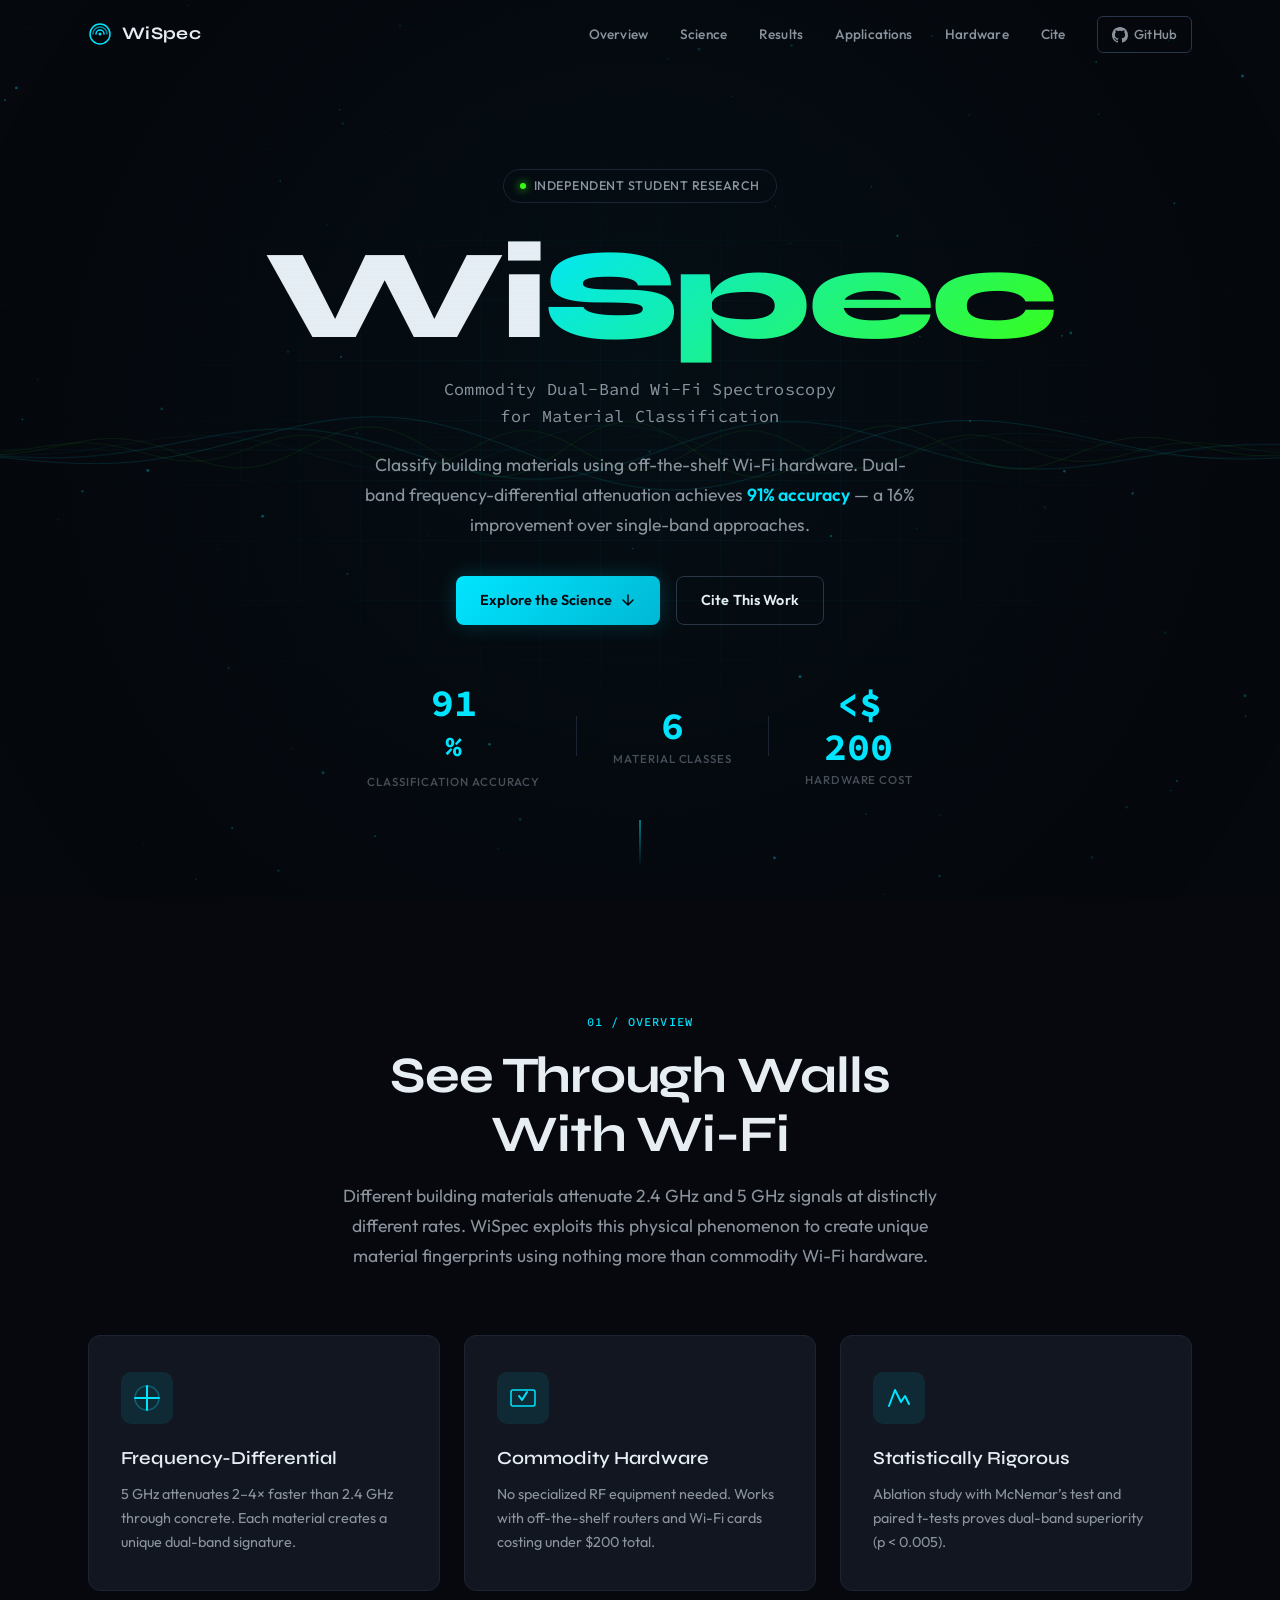
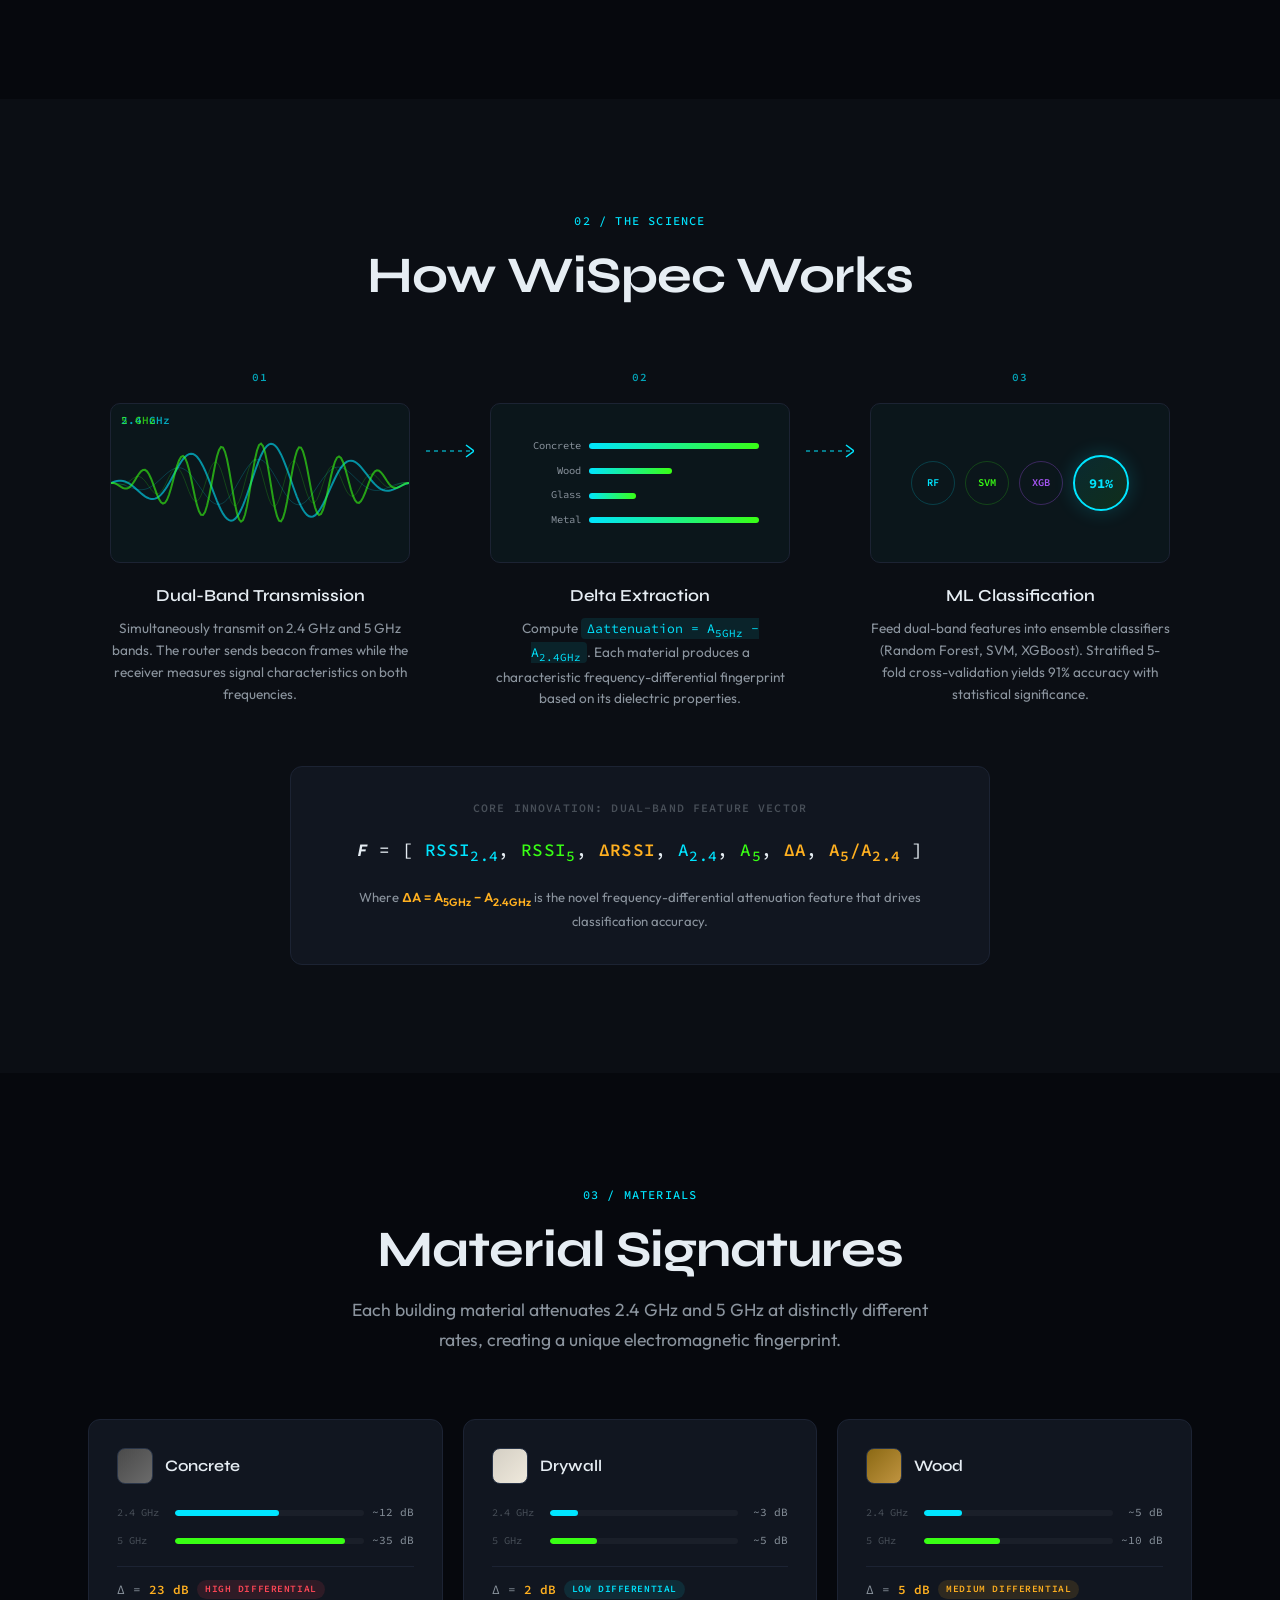
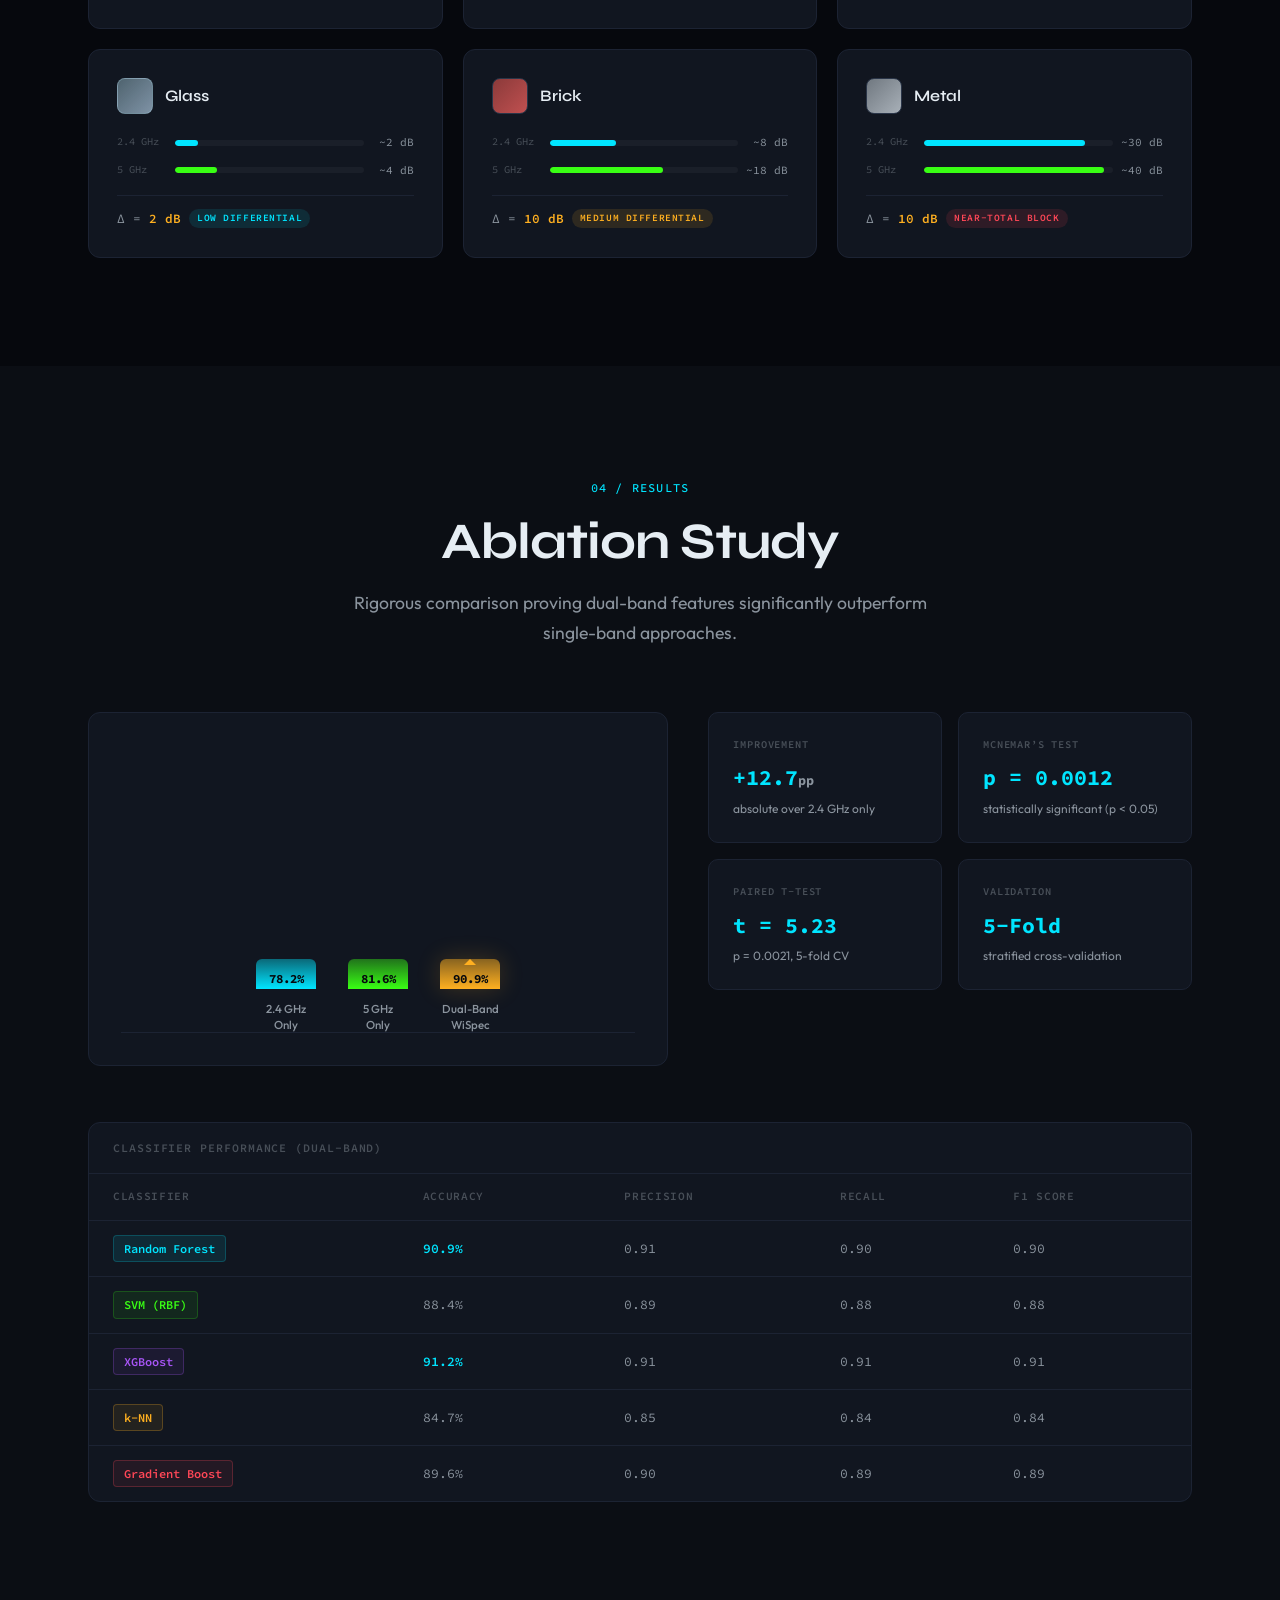
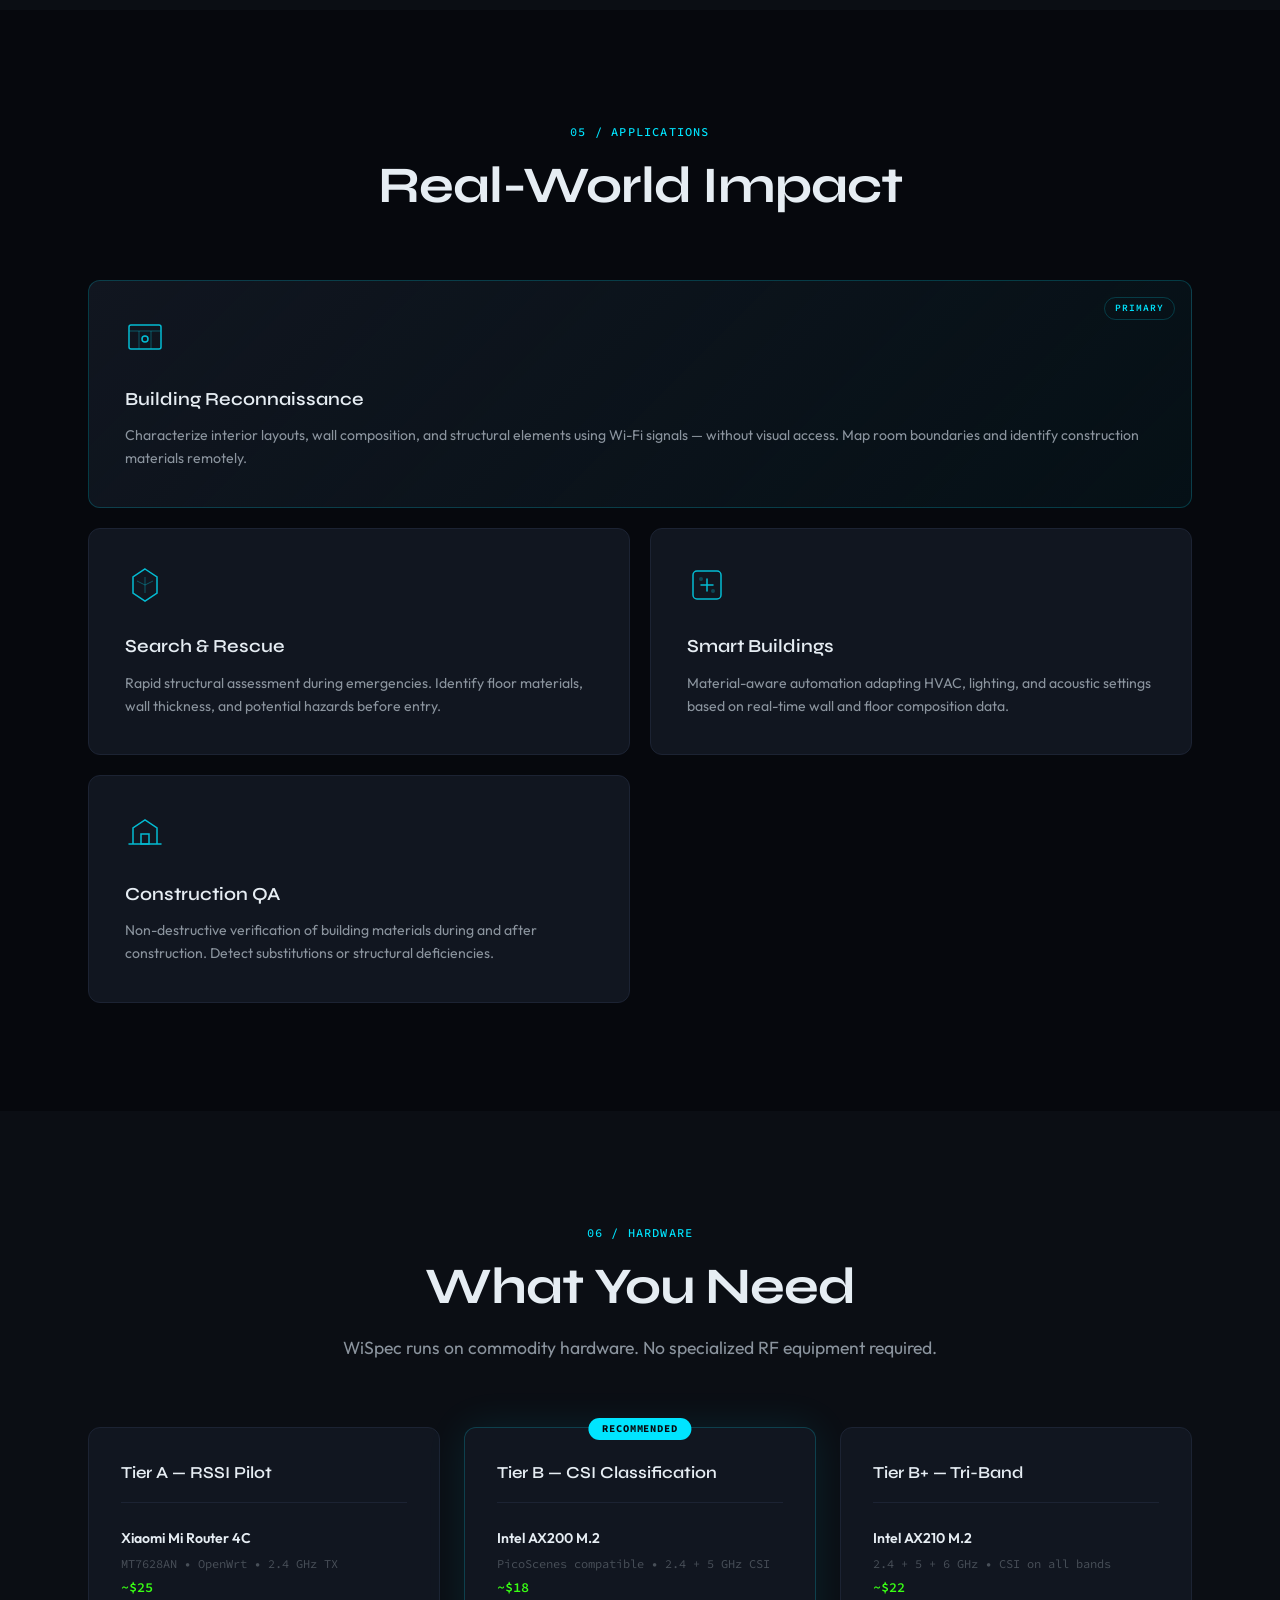
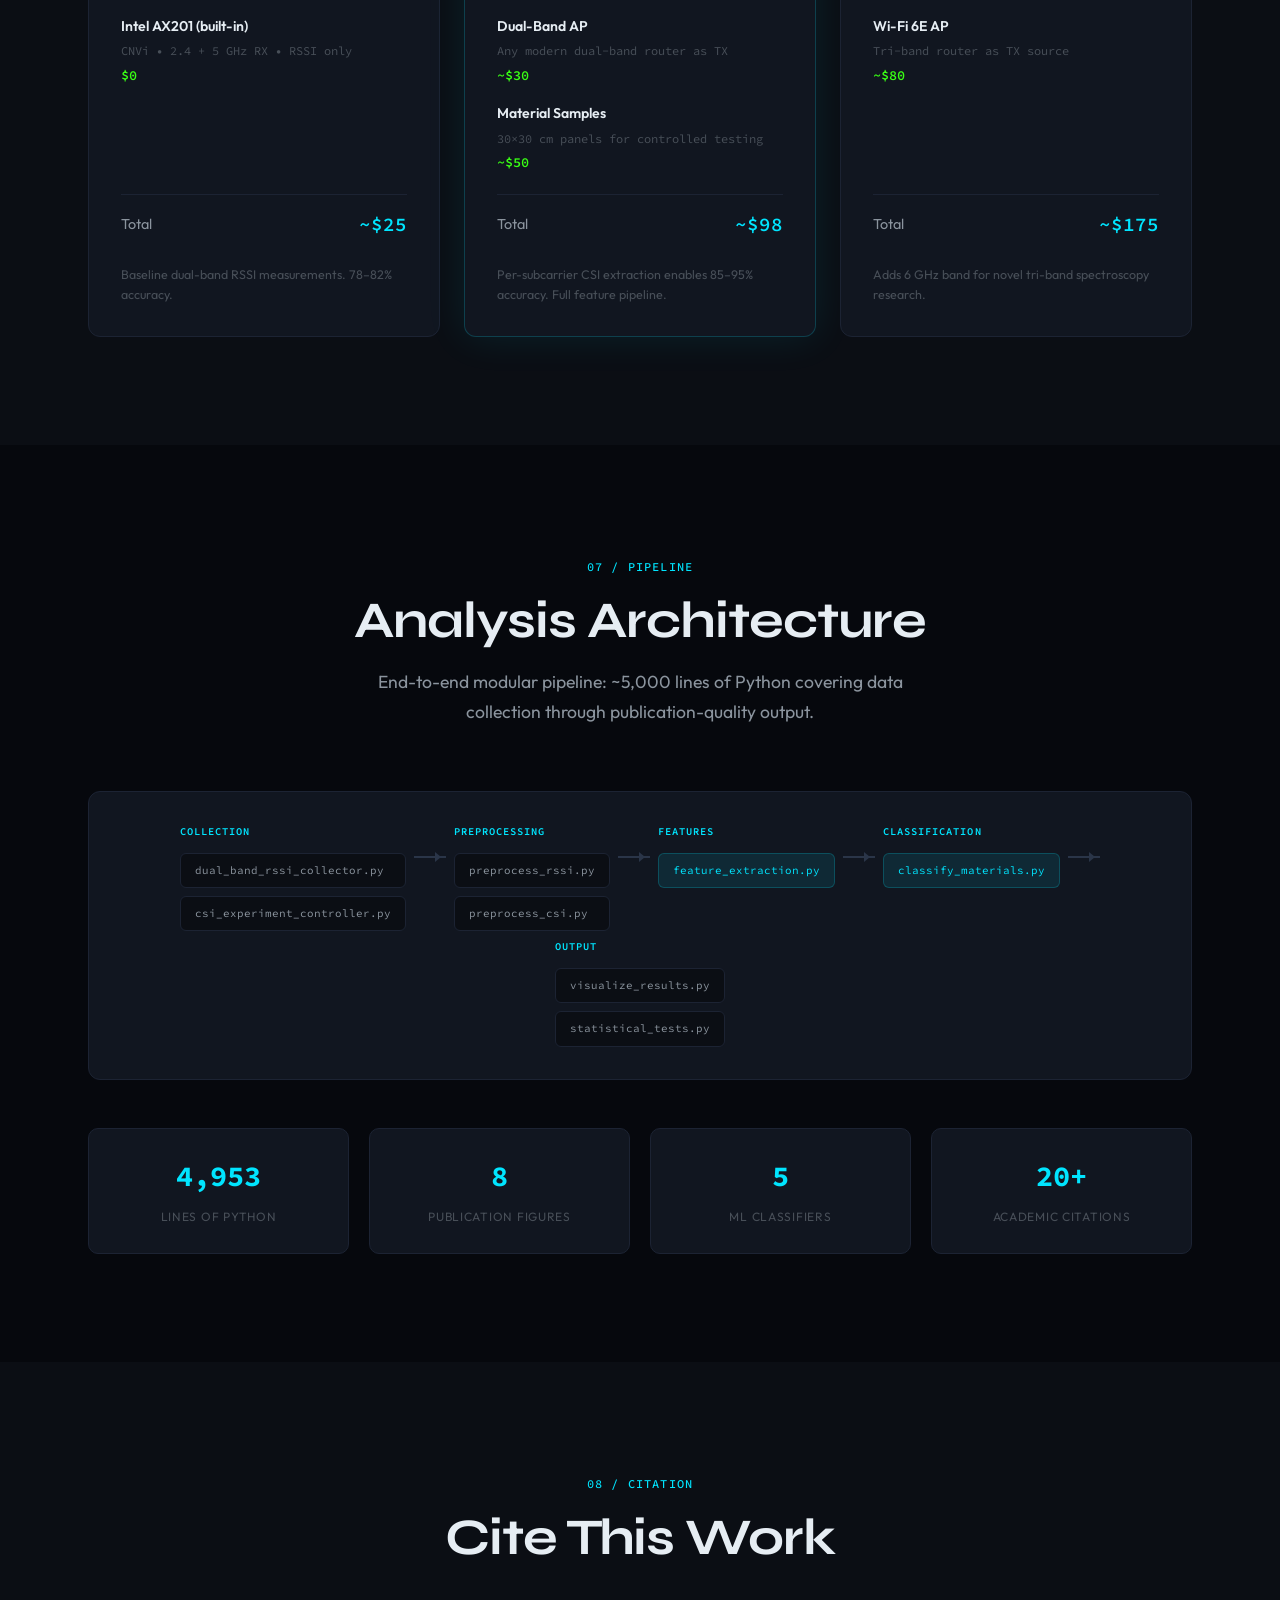
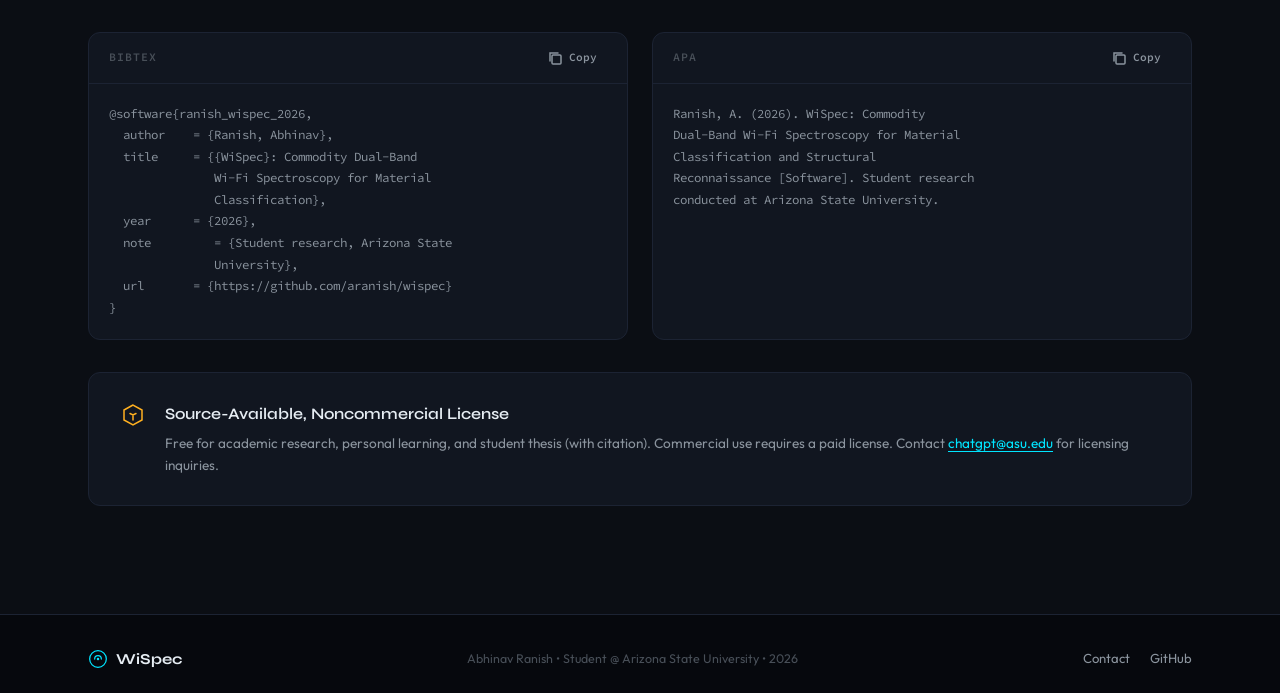
==== commit 41ebc247: "Update index.html" ====
--- a/web/index.html
+++ b/web/index.html
@@ -55,7 +55,7 @@
     <div class="hero-content">
       <div class="hero-badge">
         <span class="hero-badge-dot"></span>
-        Arizona State University Research
+        Independent Student Research
       </div>
       <h1 class="hero-title">
         <span class="hero-title-line">Wi</span><span class="hero-title-accent">Spec</span>
@@ -728,7 +728,8 @@
                Wi-Fi Spectroscopy for Material
                Classification},
   year      = {2026},
-  institution = {Arizona State University},
+  note         = {Student research, Arizona State
+               University},
   url       = {https://github.com/aranish/wispec}
 }</code></pre>
         </div>
@@ -744,8 +745,8 @@
           <pre id="apa"><code>Ranish, A. (2026). WiSpec: Commodity
 Dual-Band Wi-Fi Spectroscopy for Material
 Classification and Structural
-Reconnaissance [Software]. Arizona State
-University.</code></pre>
+Reconnaissance [Software]. Student research
+conducted at Arizona State University.</code></pre>
         </div>
       </div>
 
@@ -775,7 +776,7 @@
           </span>
           <span>WiSpec</span>
         </div>
-        <p class="footer-copy">Abhinav Ranish &bull; Arizona State University &bull; 2026</p>
+        <p class="footer-copy">Abhinav Ranish &bull; Student @ Arizona State University &bull; 2026</p>
         <div class="footer-links">
           <a href="mailto:chatgpt@asu.edu">Contact</a>
           <a href="https://github.com" target="_blank" rel="noopener">GitHub</a>
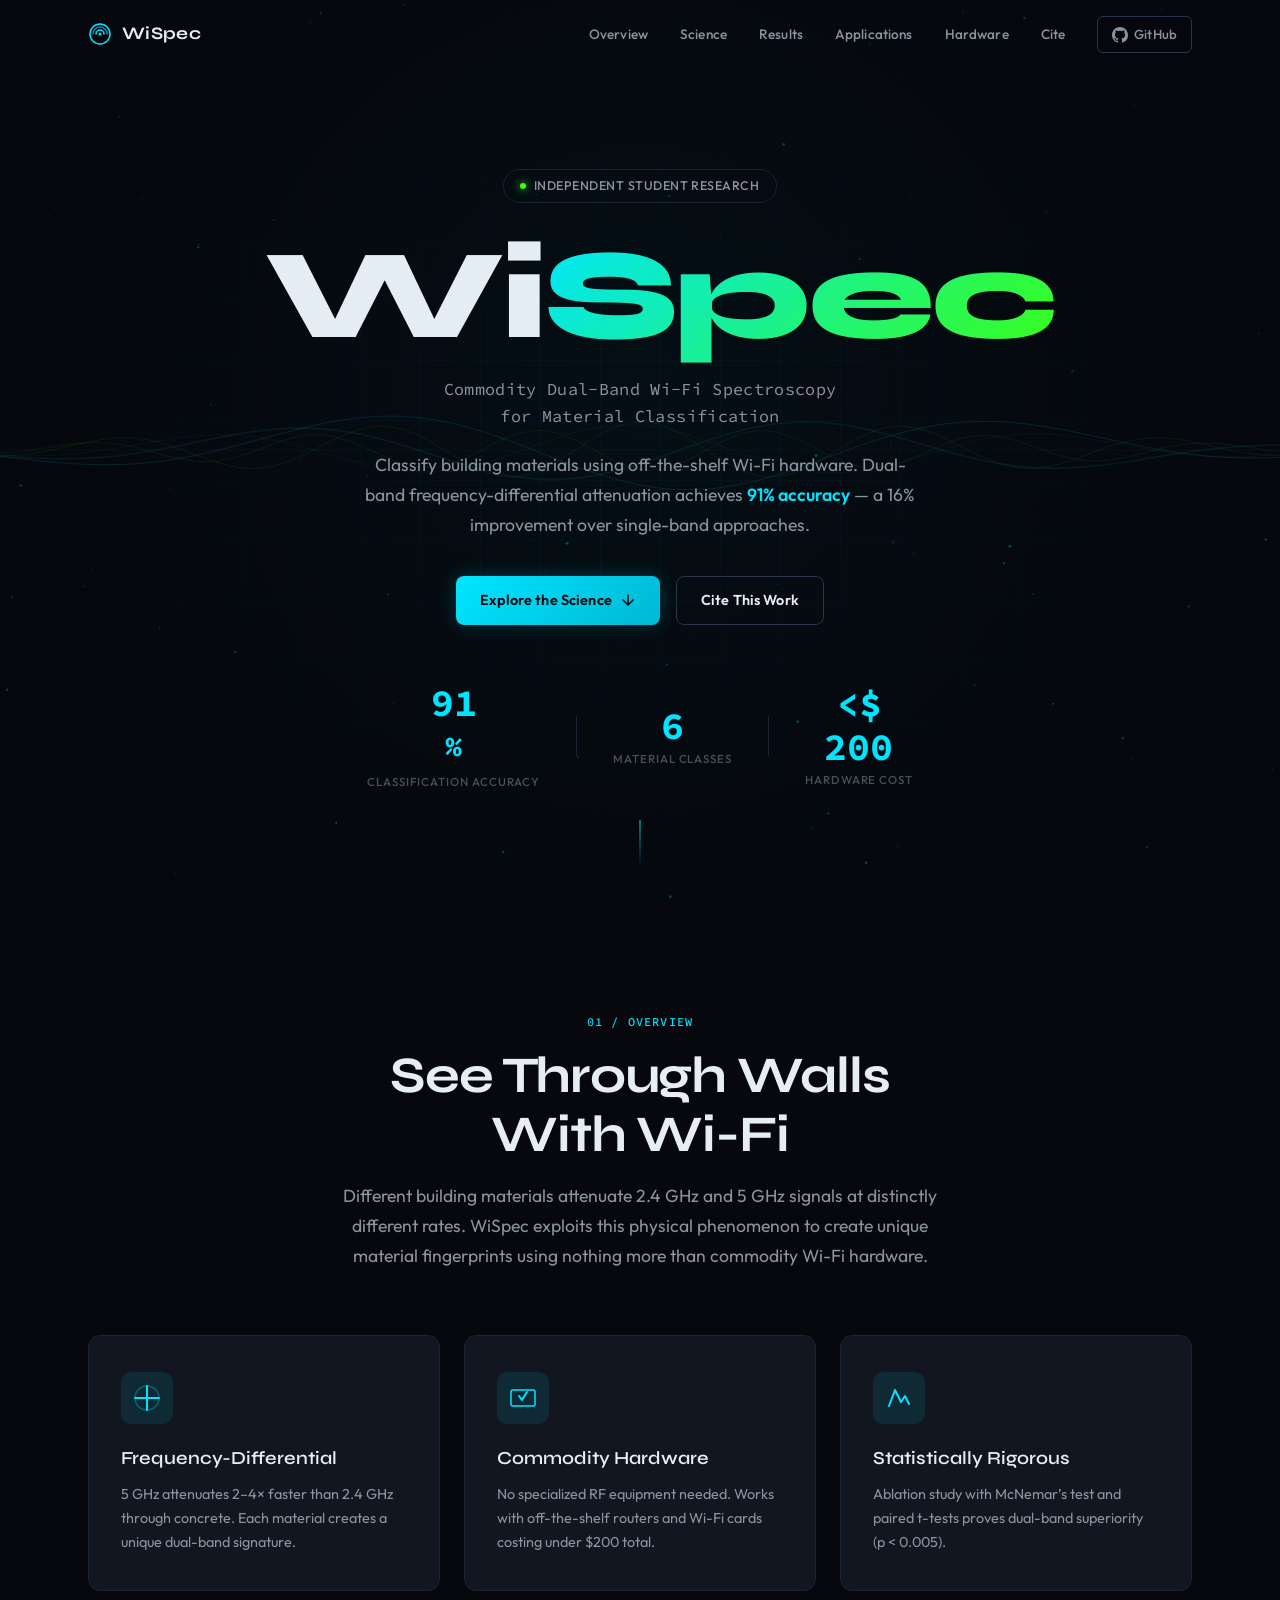
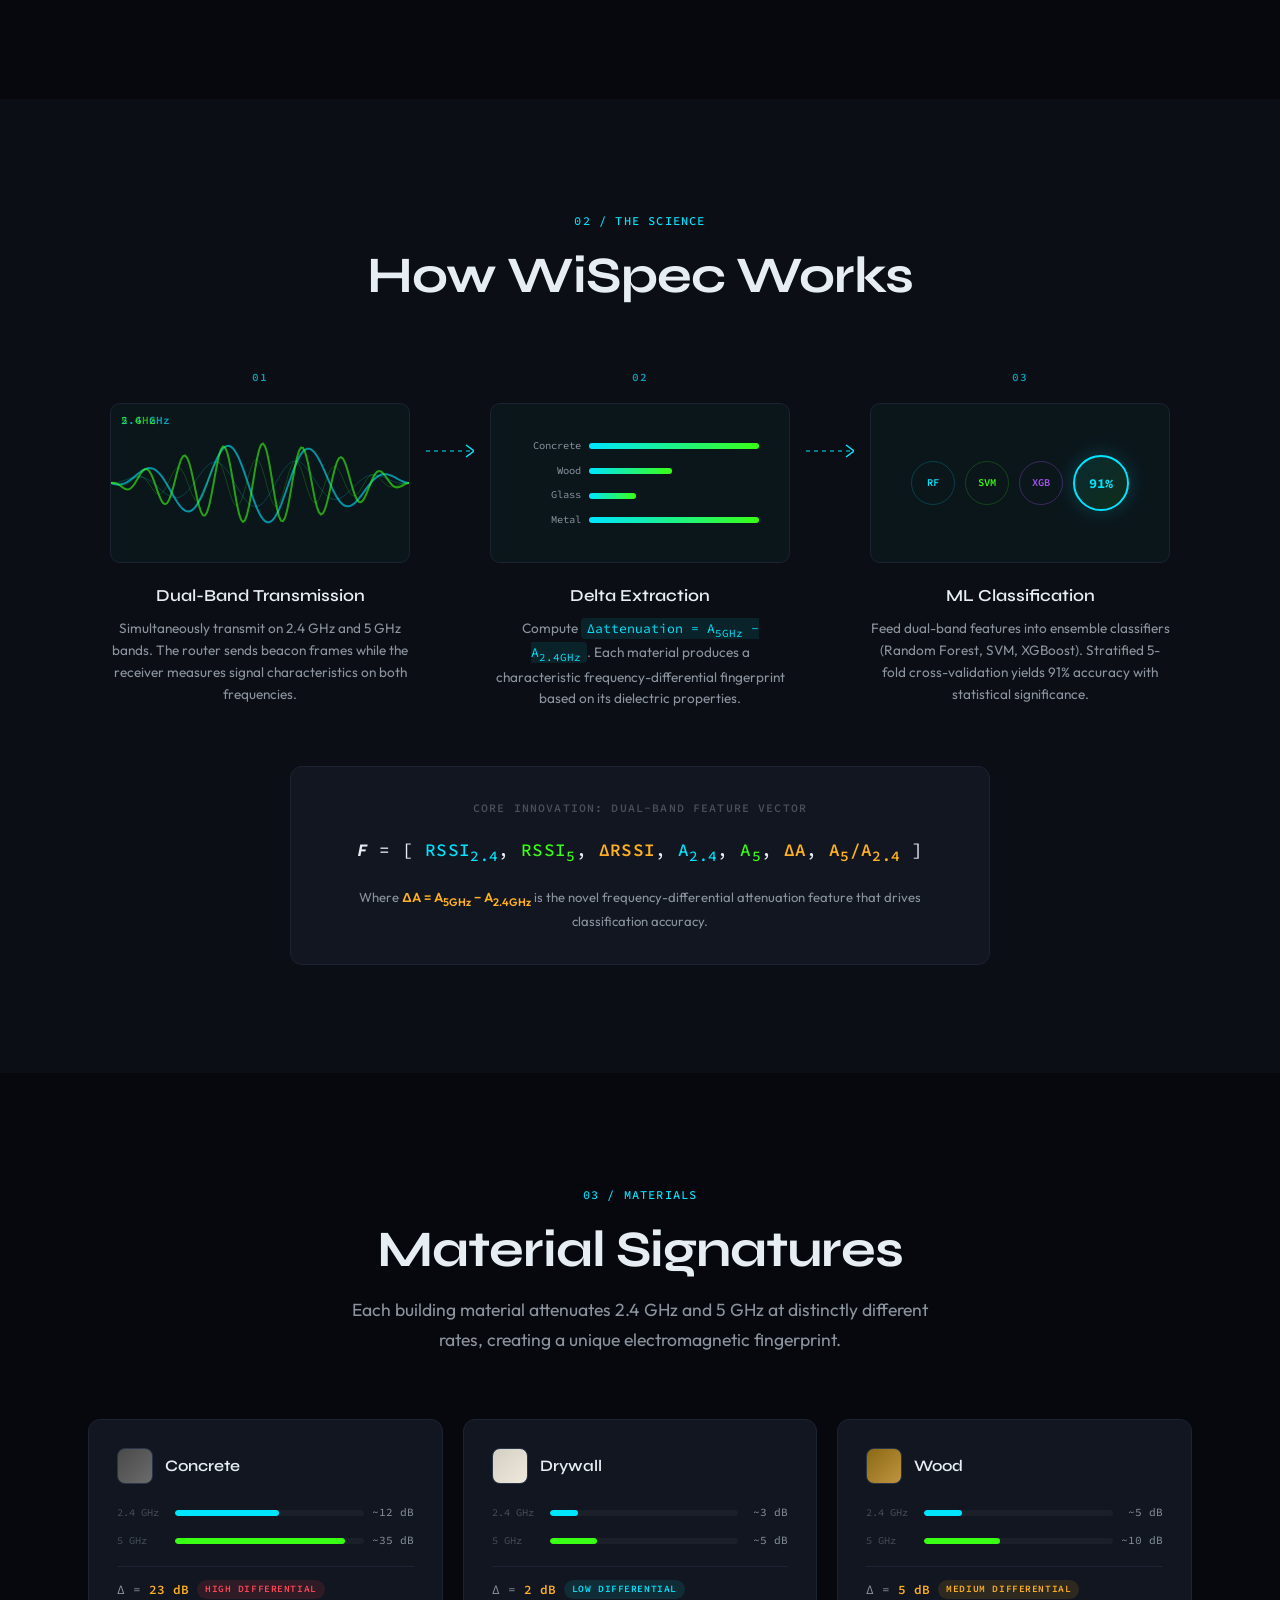
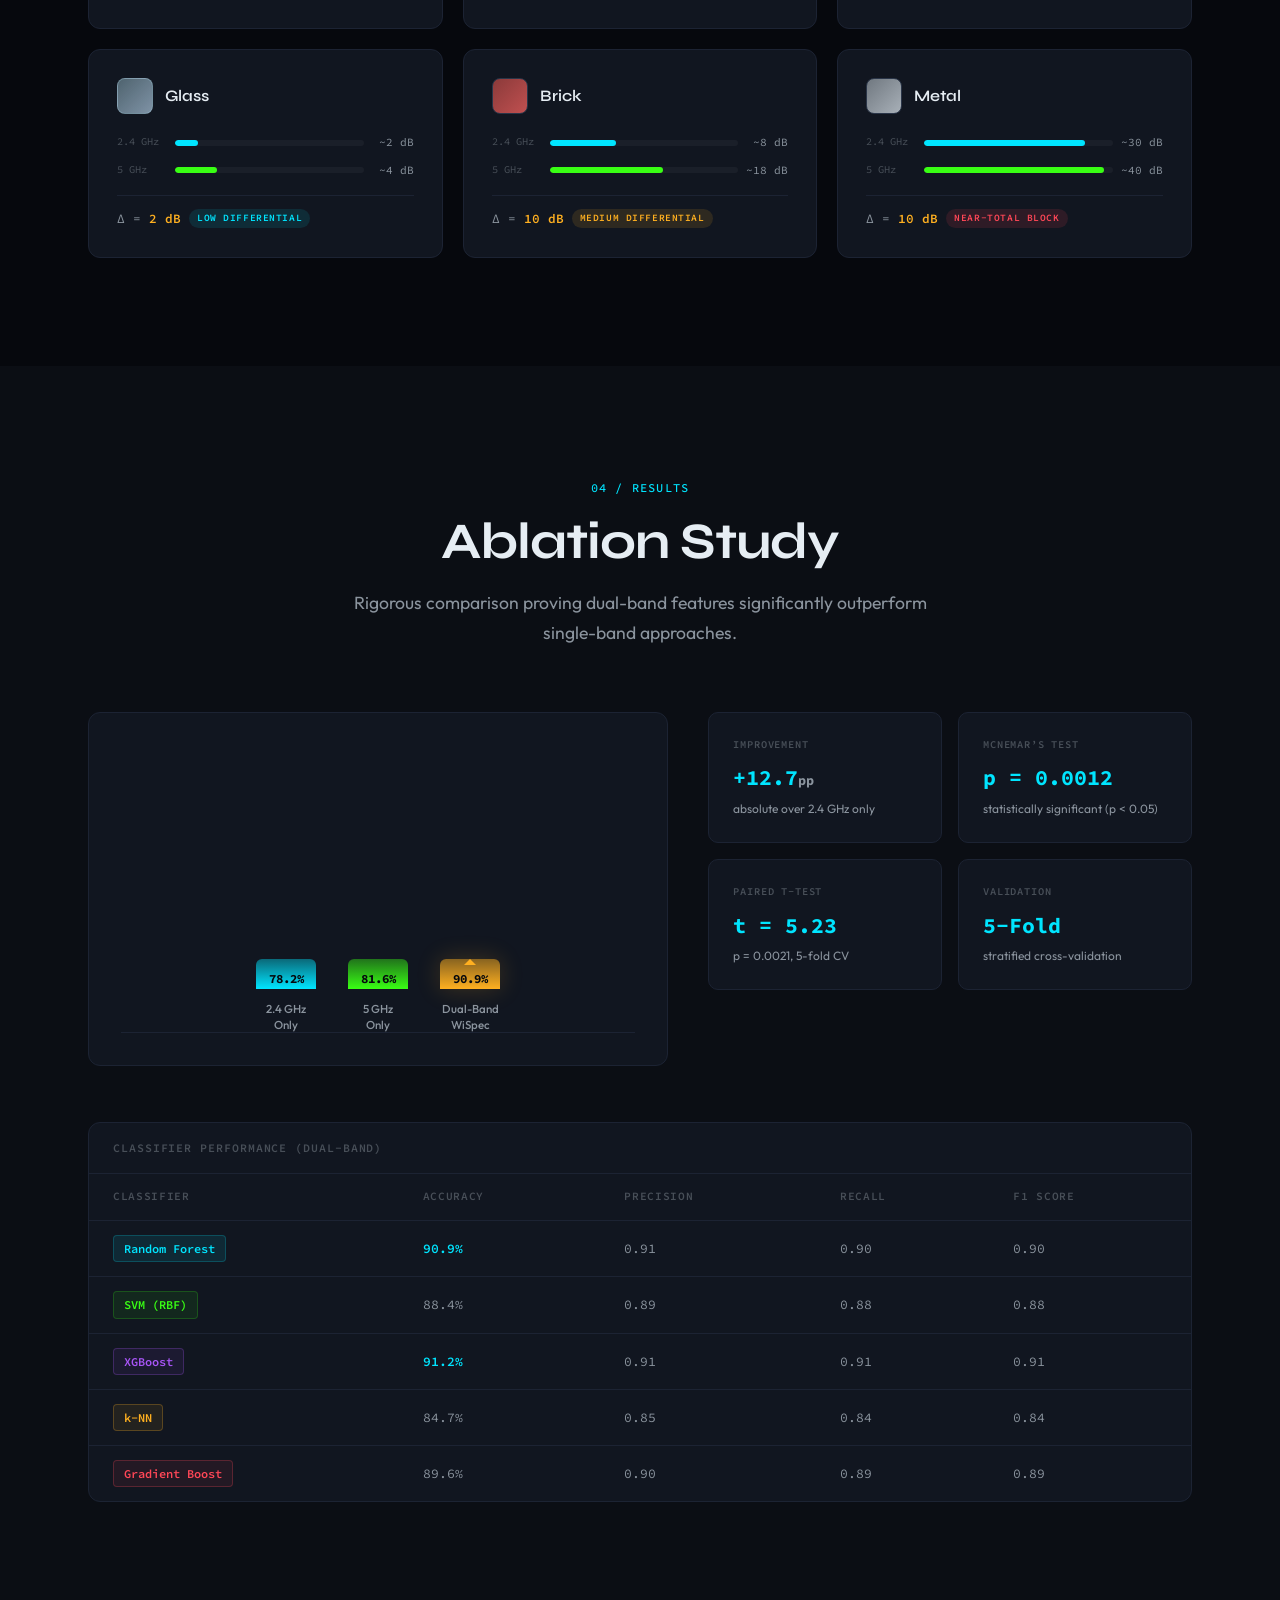
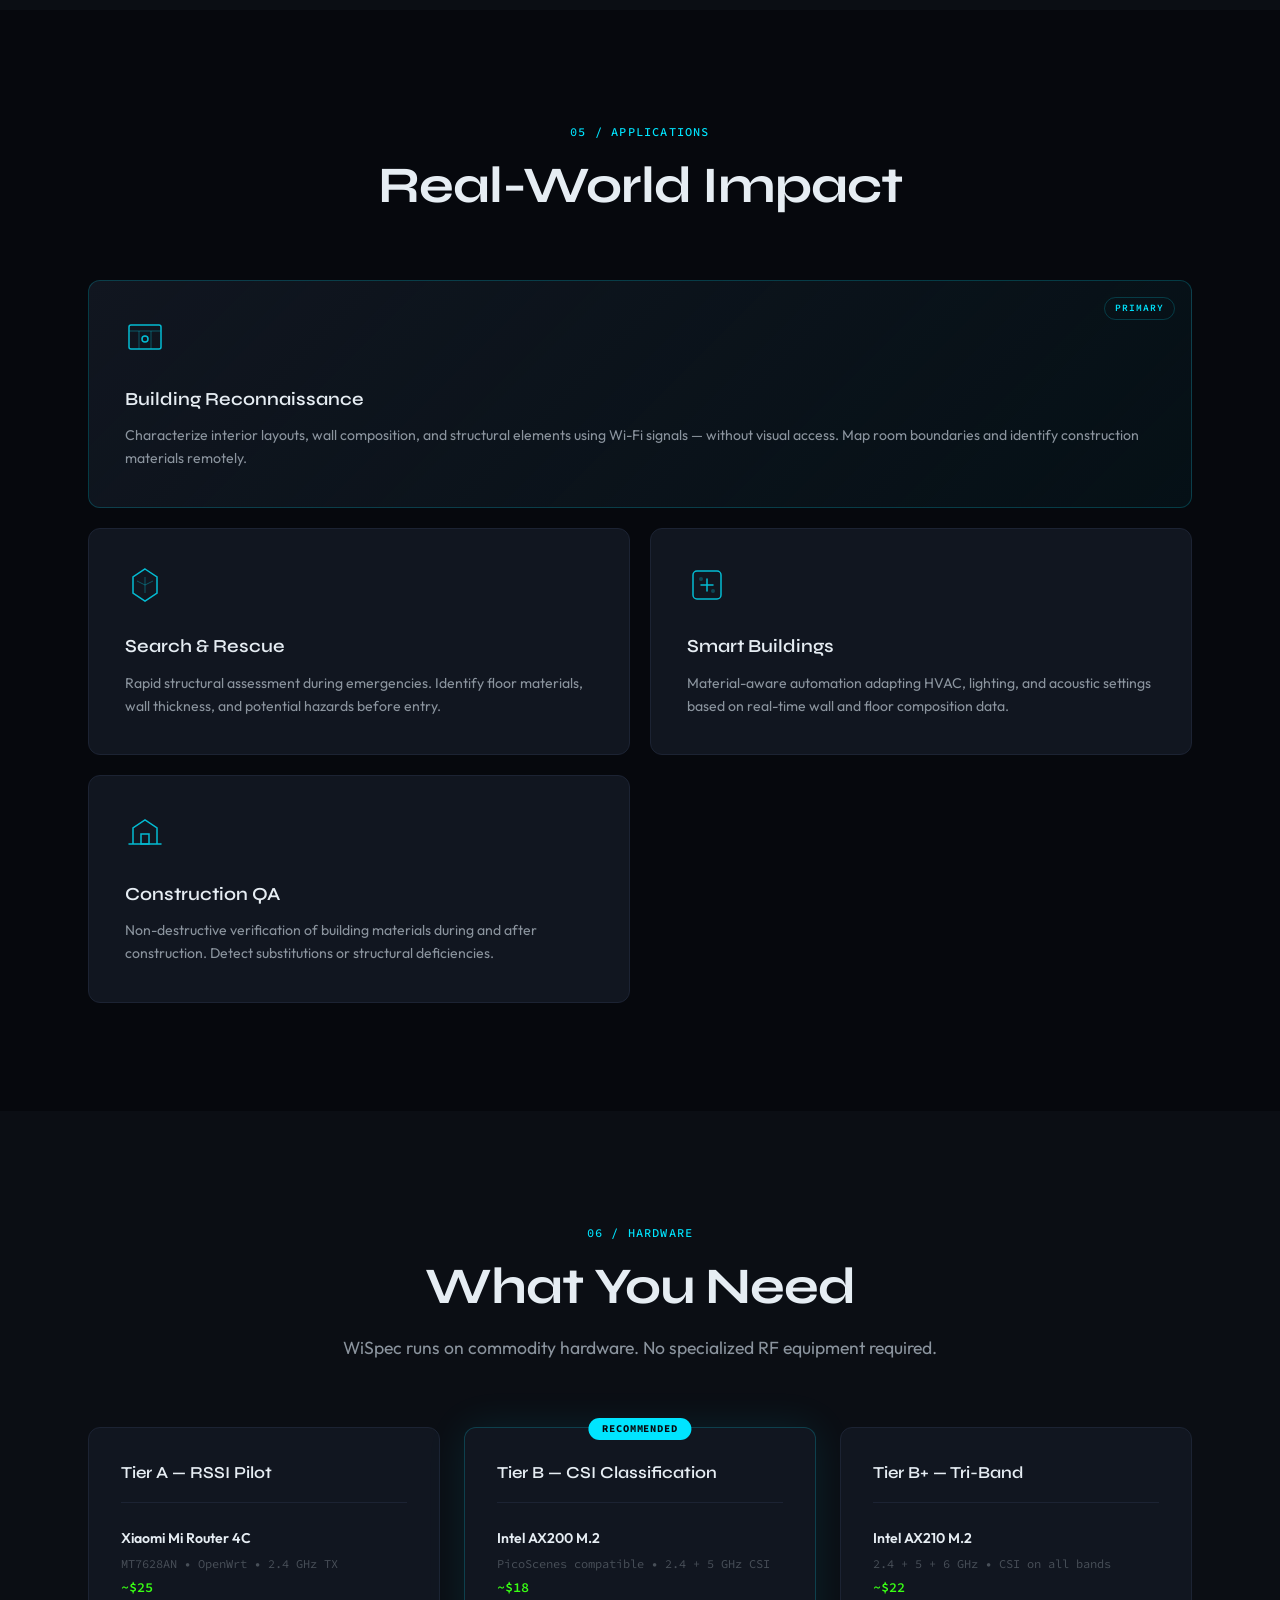
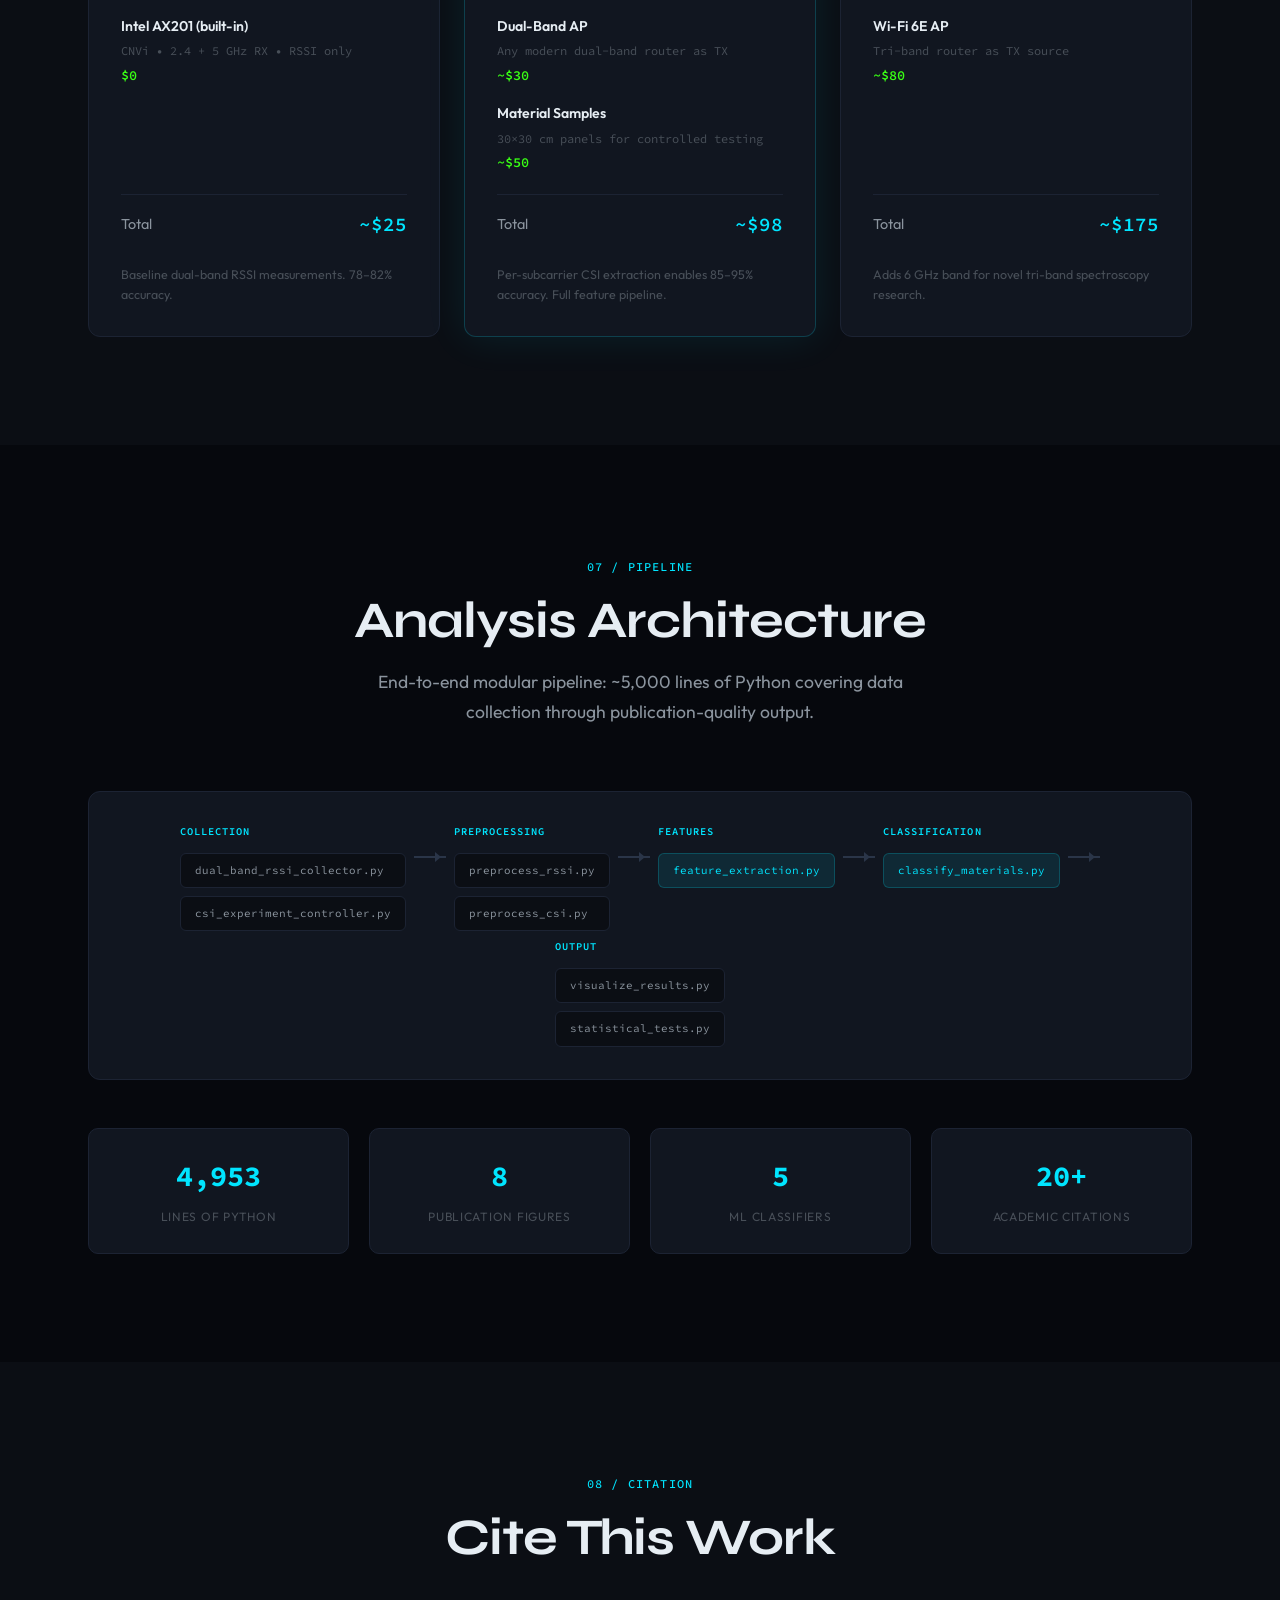
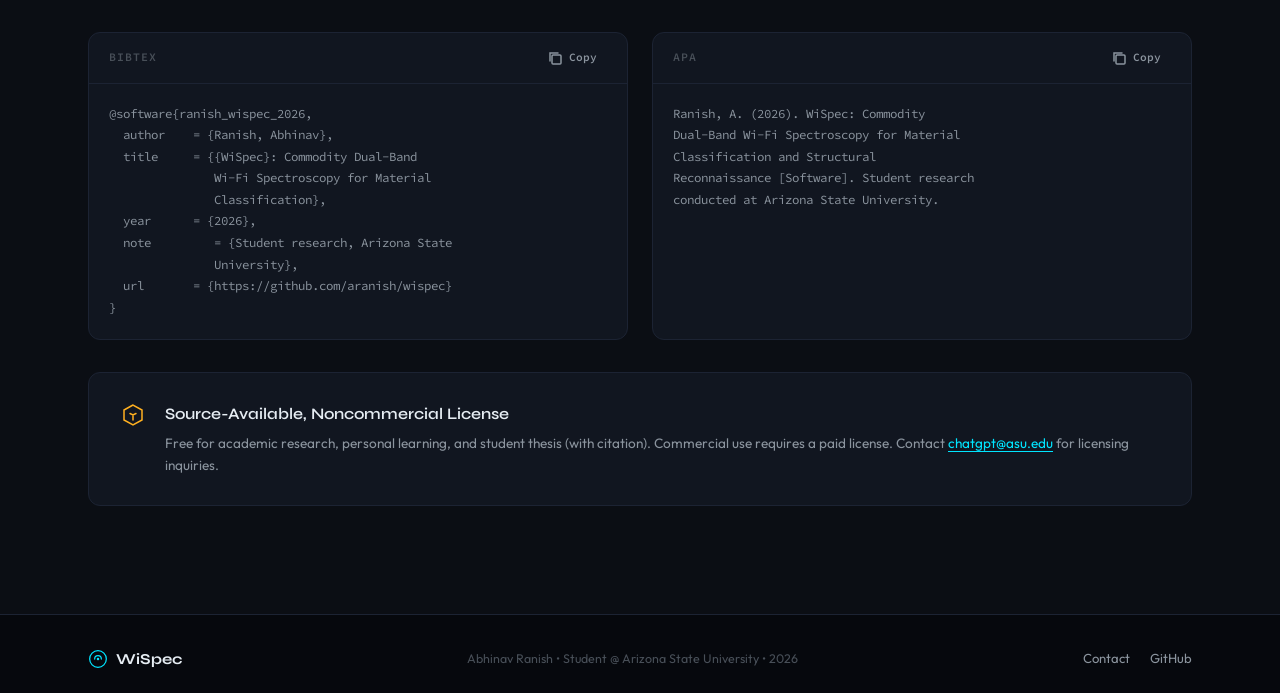
==== commit 2ebbe236: "chore: favicon + opengraph" ====
--- a/web/index.html
+++ b/web/index.html
@@ -5,6 +5,26 @@
   <meta name="viewport" content="width=device-width, initial-scale=1.0">
   <title>WiSpec — Commodity Dual-Band Wi-Fi Spectroscopy</title>
   <meta name="description" content="WiSpec uses commodity dual-band Wi-Fi hardware to classify building materials through frequency-differential attenuation, achieving 91% accuracy.">
+  <meta name="author" content="Abhinav Ranish">
+  <meta name="theme-color" content="#06080d">
+
+  <!-- Favicon -->
+  <link rel="icon" type="image/svg+xml" href="favicon.svg">
+
+  <!-- OpenGraph -->
+  <meta property="og:type" content="website">
+  <meta property="og:title" content="WiSpec — Commodity Dual-Band Wi-Fi Spectroscopy">
+  <meta property="og:description" content="Classify building materials using off-the-shelf Wi-Fi hardware. Dual-band frequency-differential attenuation achieves 91% accuracy — a 16% improvement over single-band approaches.">
+  <meta property="og:image" content="og-image.svg">
+  <meta property="og:image:width" content="1200">
+  <meta property="og:image:height" content="630">
+  <meta property="og:image:alt" content="WiSpec — Dual-band Wi-Fi spectroscopy achieving 91% material classification accuracy">
+
+  <!-- Twitter Card -->
+  <meta name="twitter:card" content="summary_large_image">
+  <meta name="twitter:title" content="WiSpec — Commodity Dual-Band Wi-Fi Spectroscopy">
+  <meta name="twitter:description" content="Classify building materials using off-the-shelf Wi-Fi hardware. 91% accuracy with dual-band frequency-differential attenuation.">
+  <meta name="twitter:image" content="og-image.svg">
 
   <link rel="preconnect" href="https://fonts.googleapis.com">
   <link rel="preconnect" href="https://fonts.gstatic.com" crossorigin>
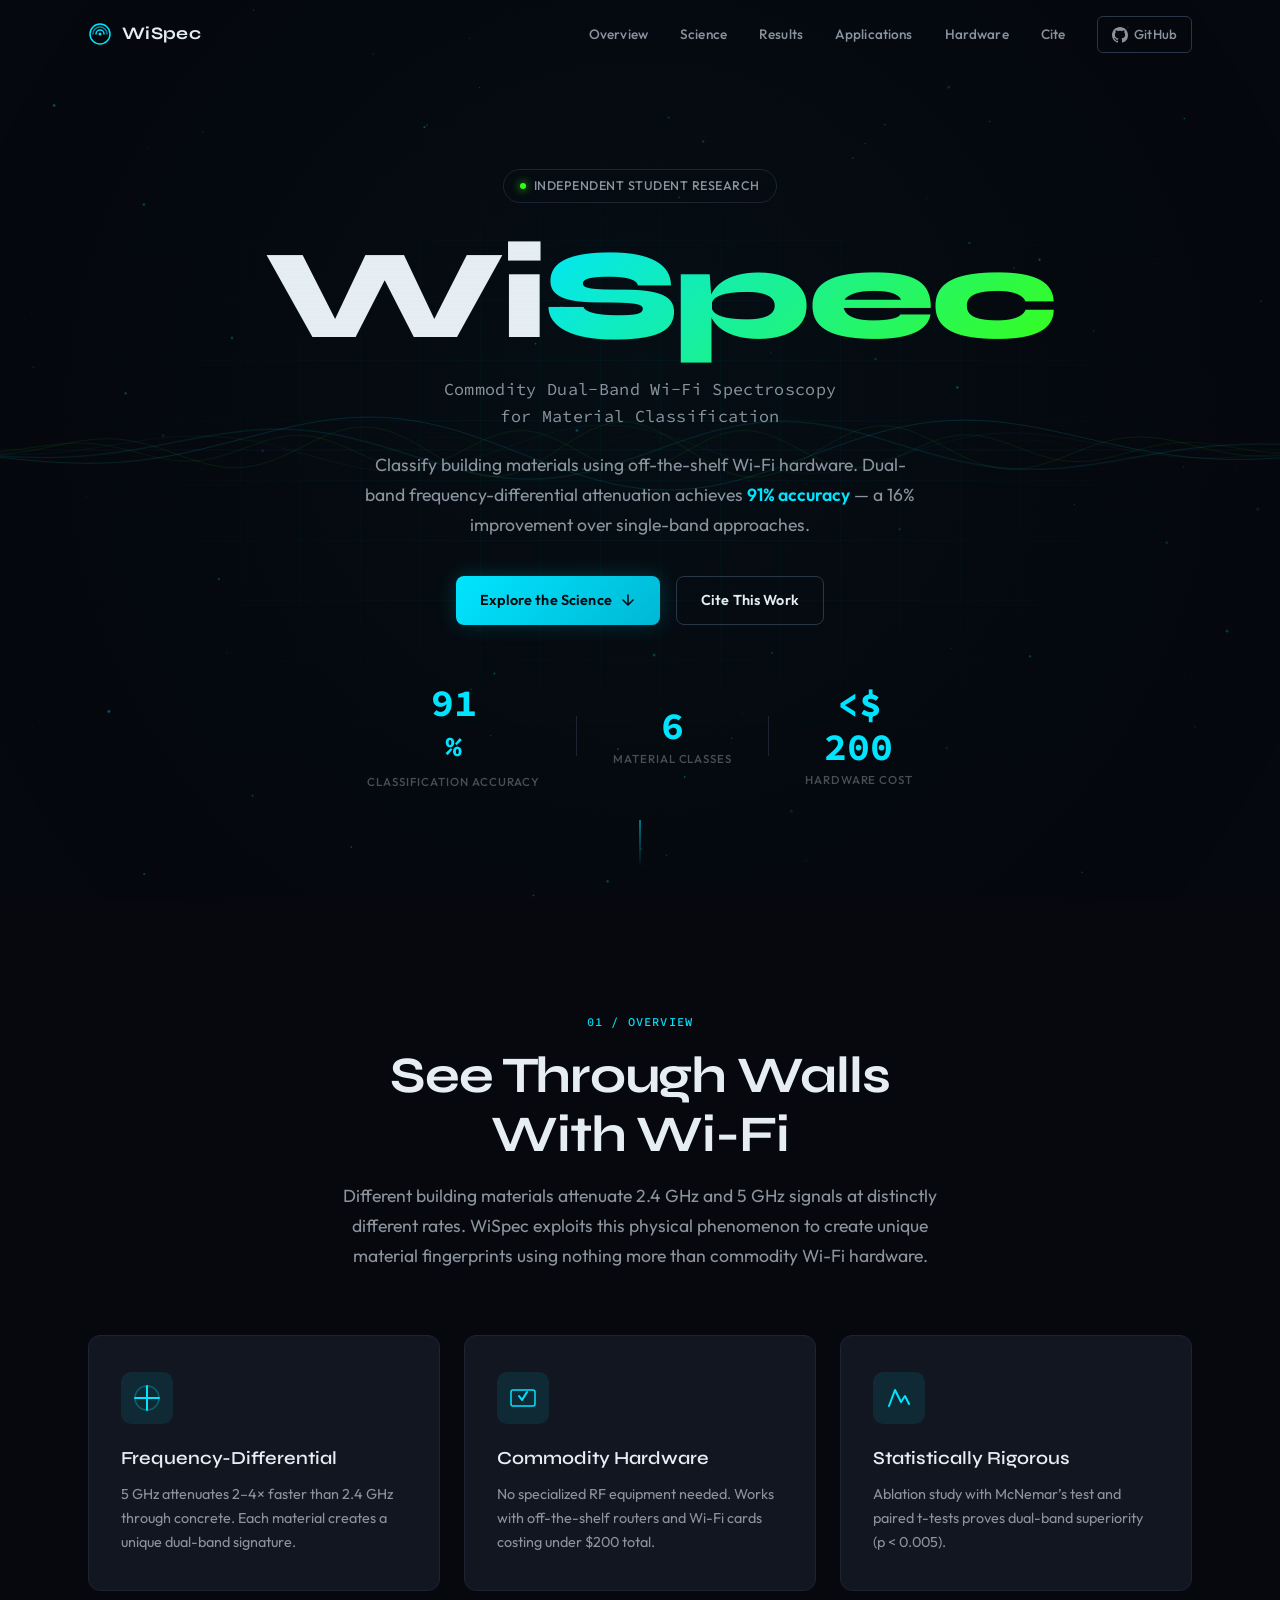
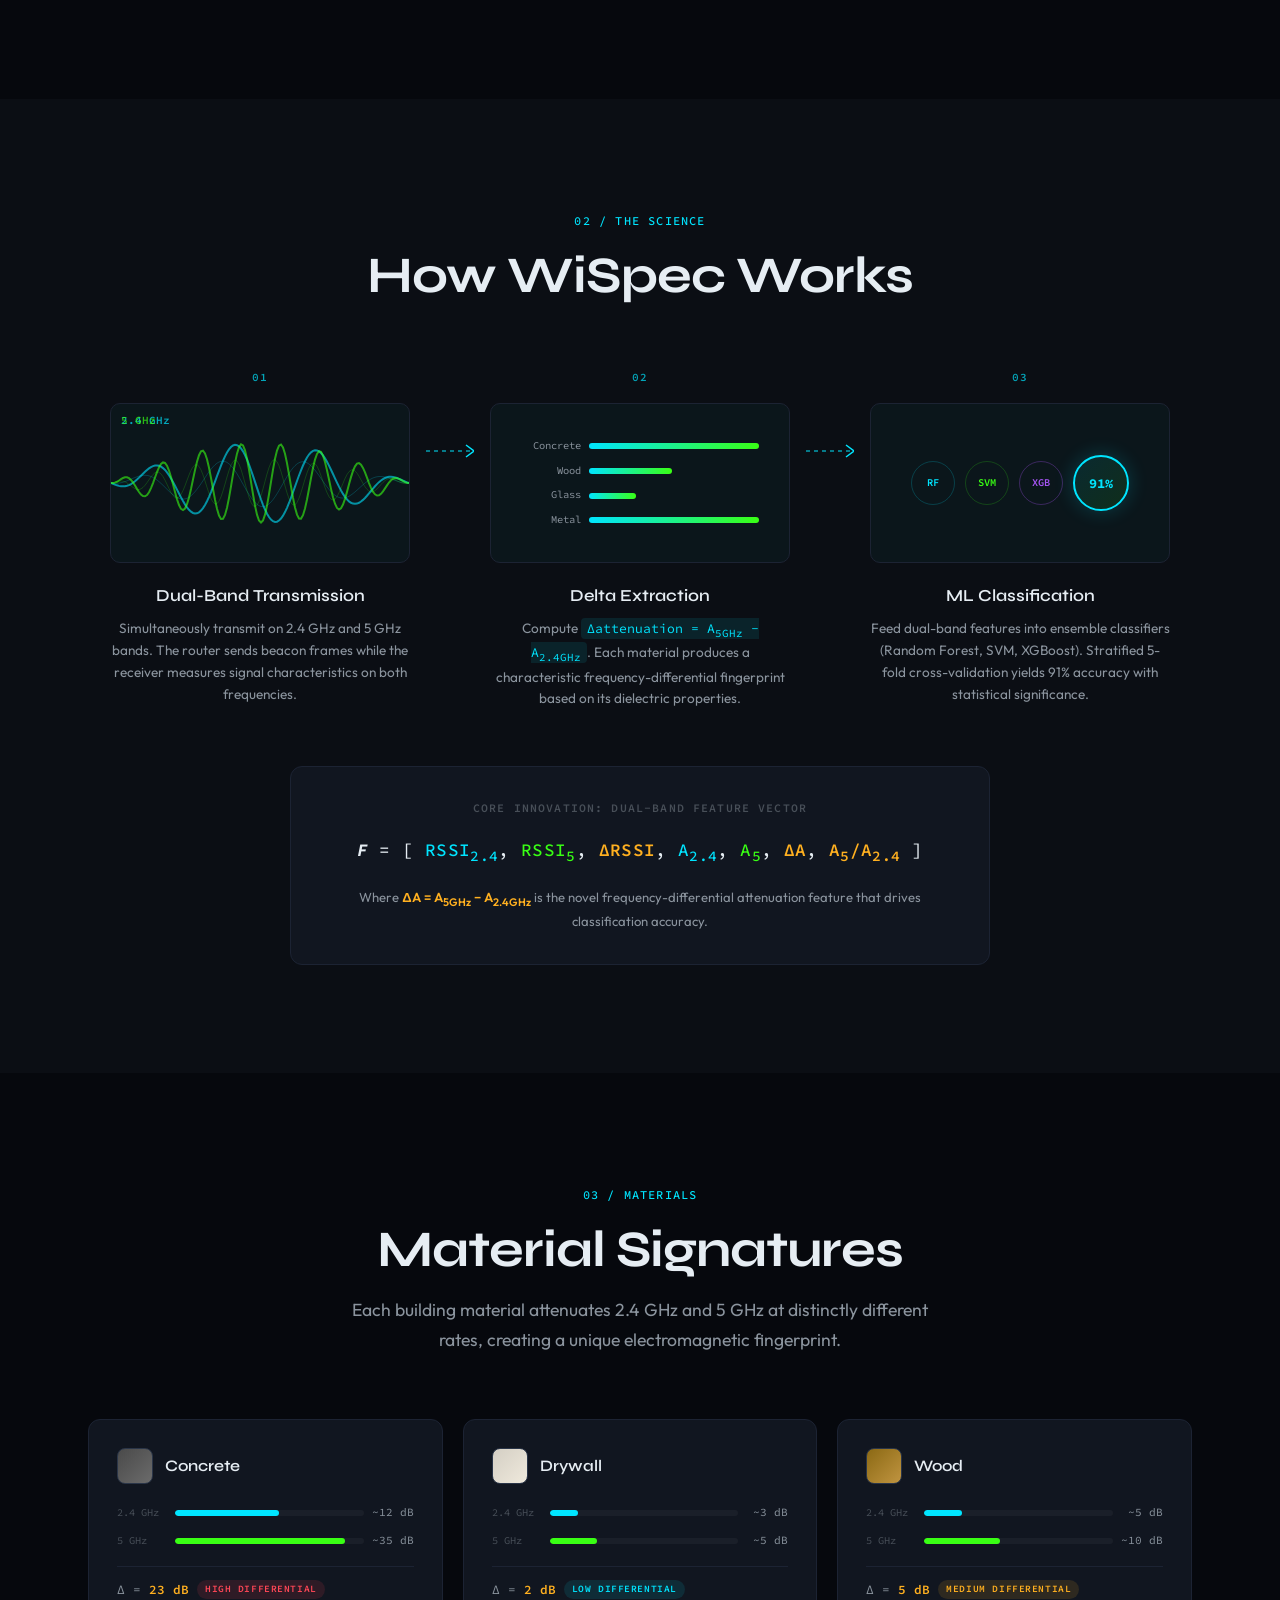
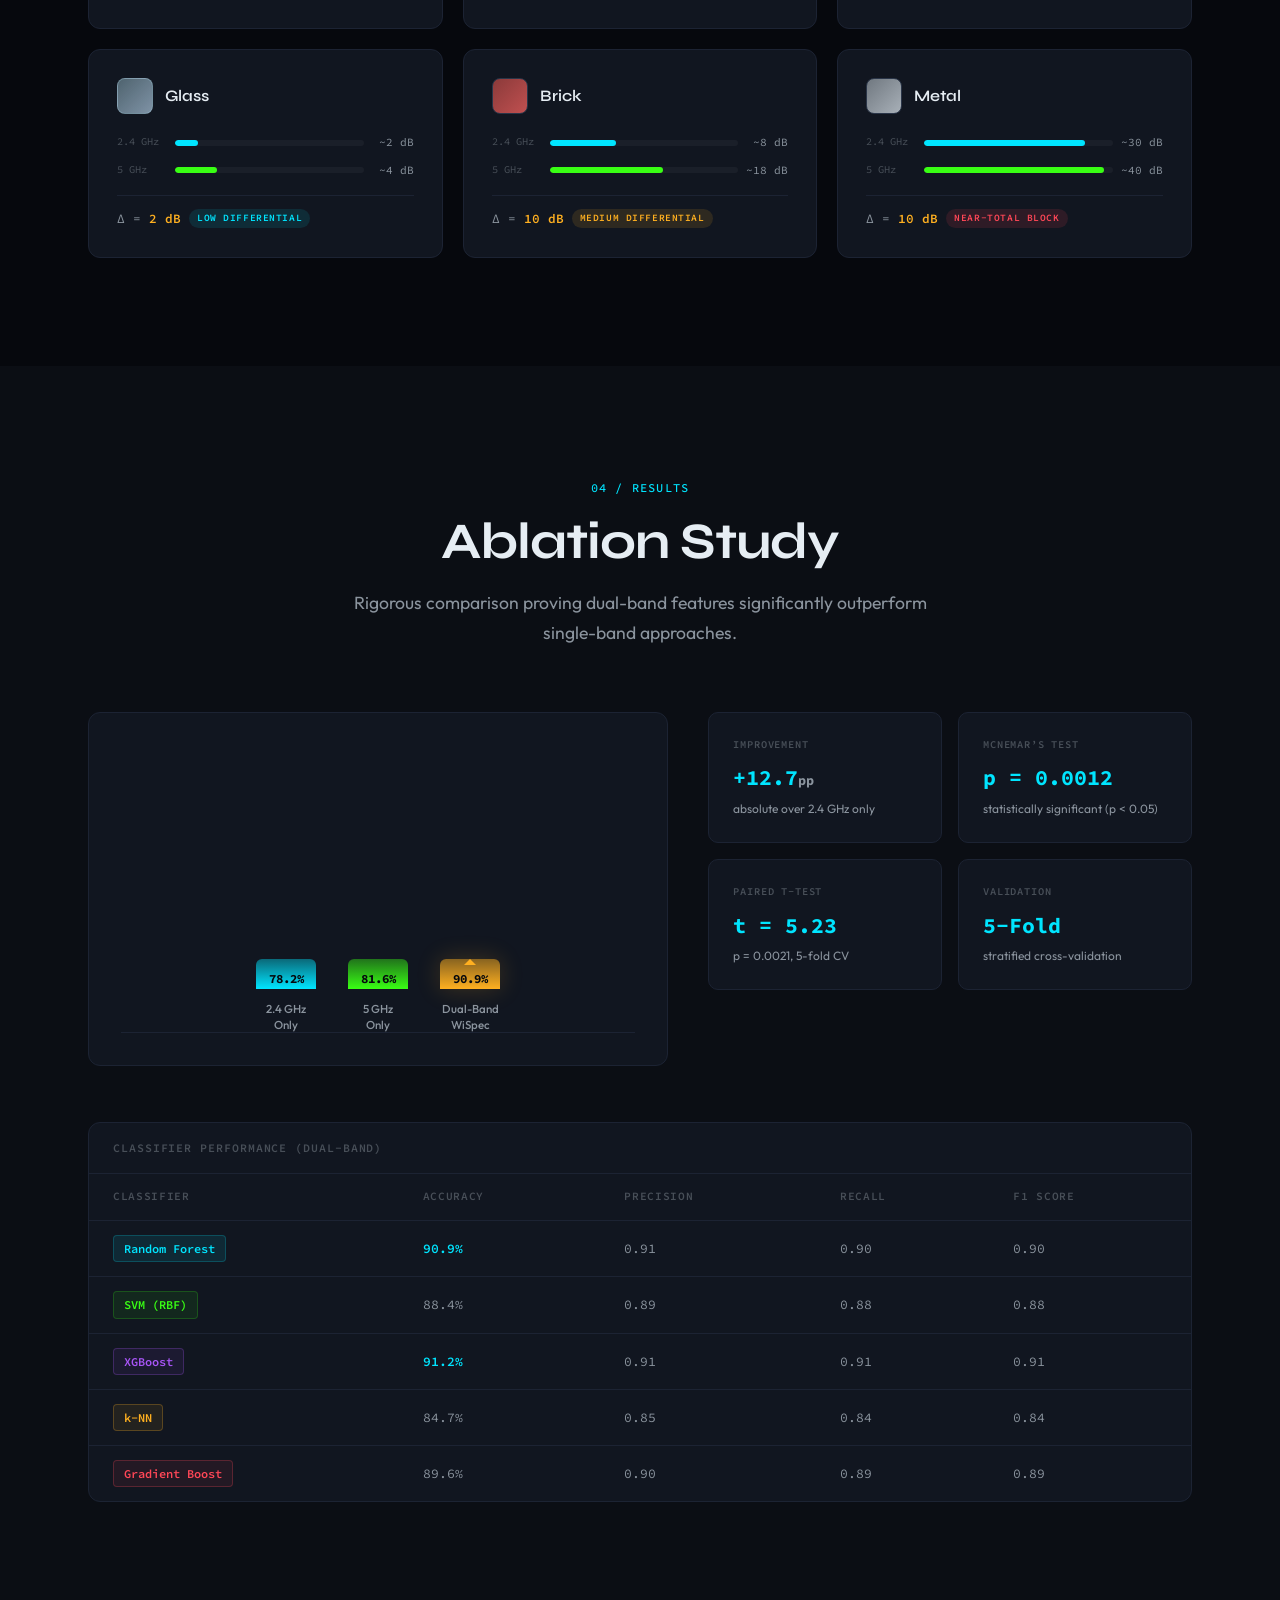
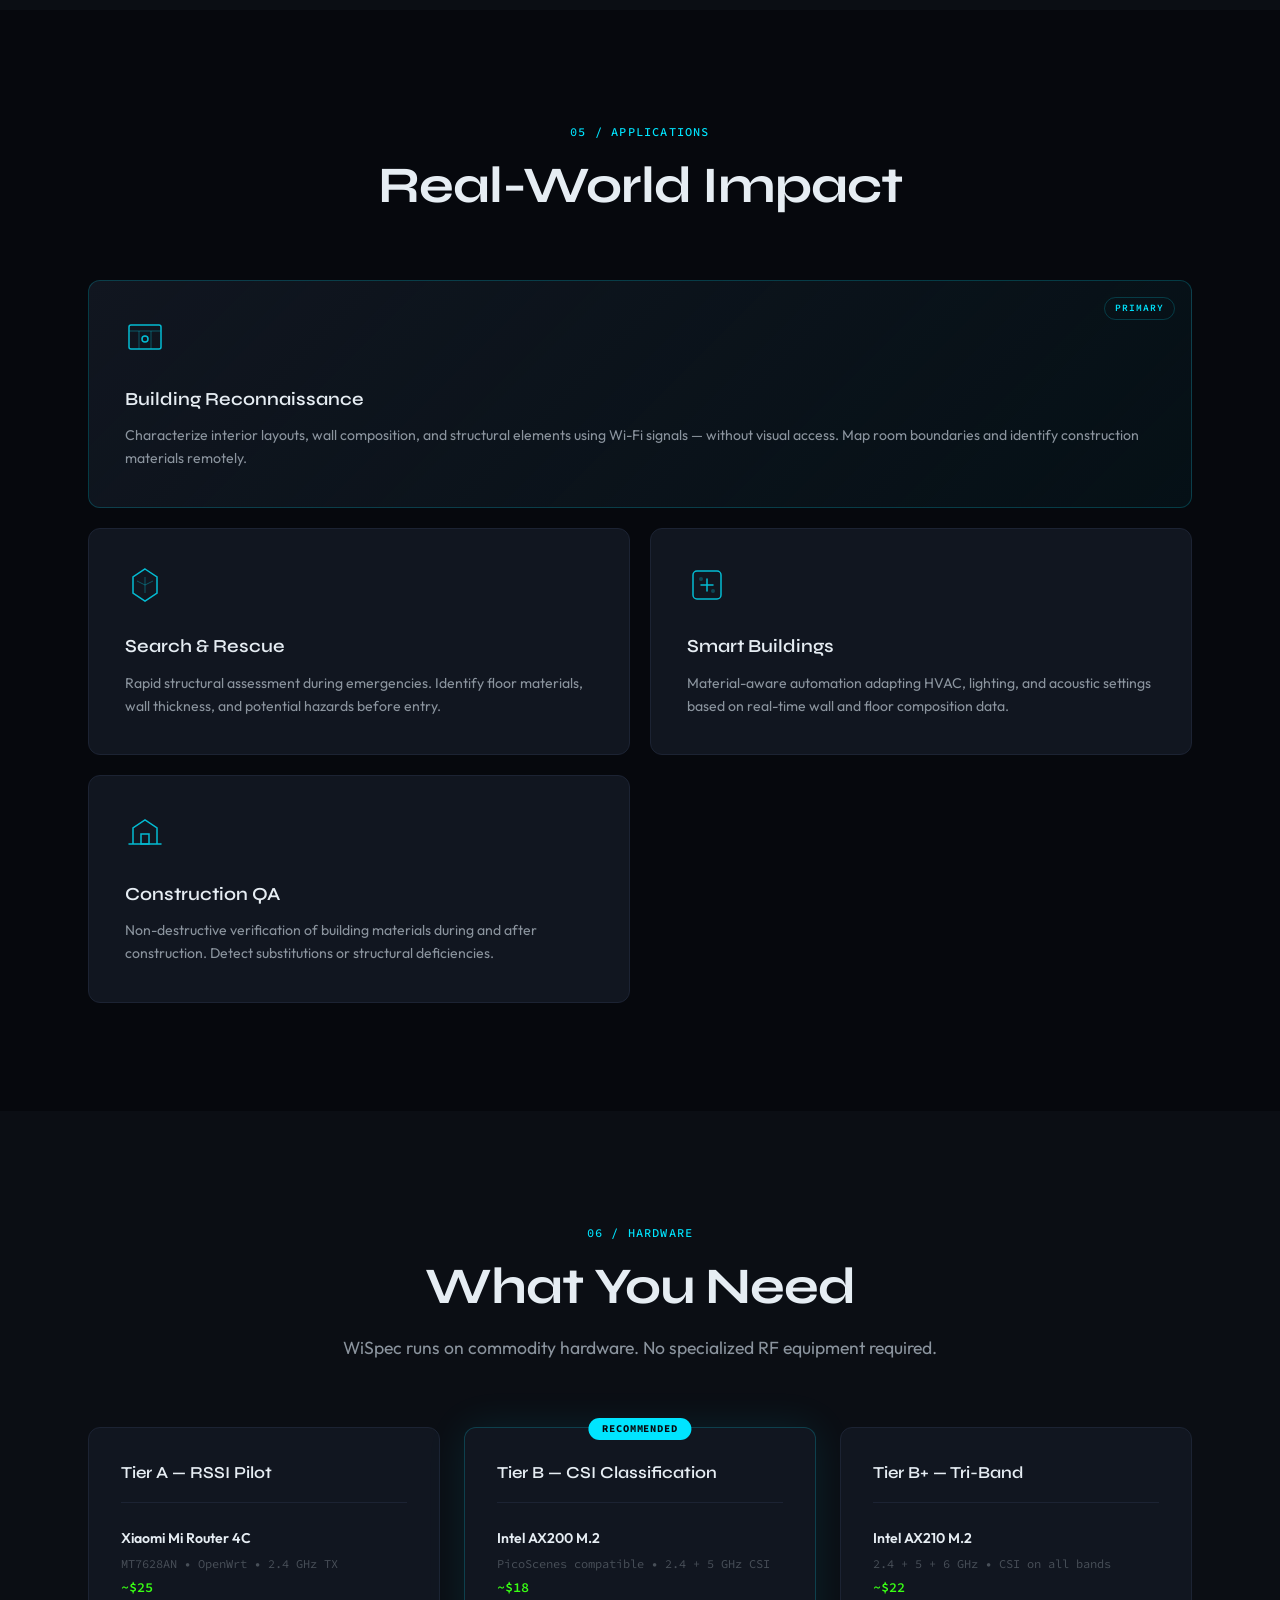
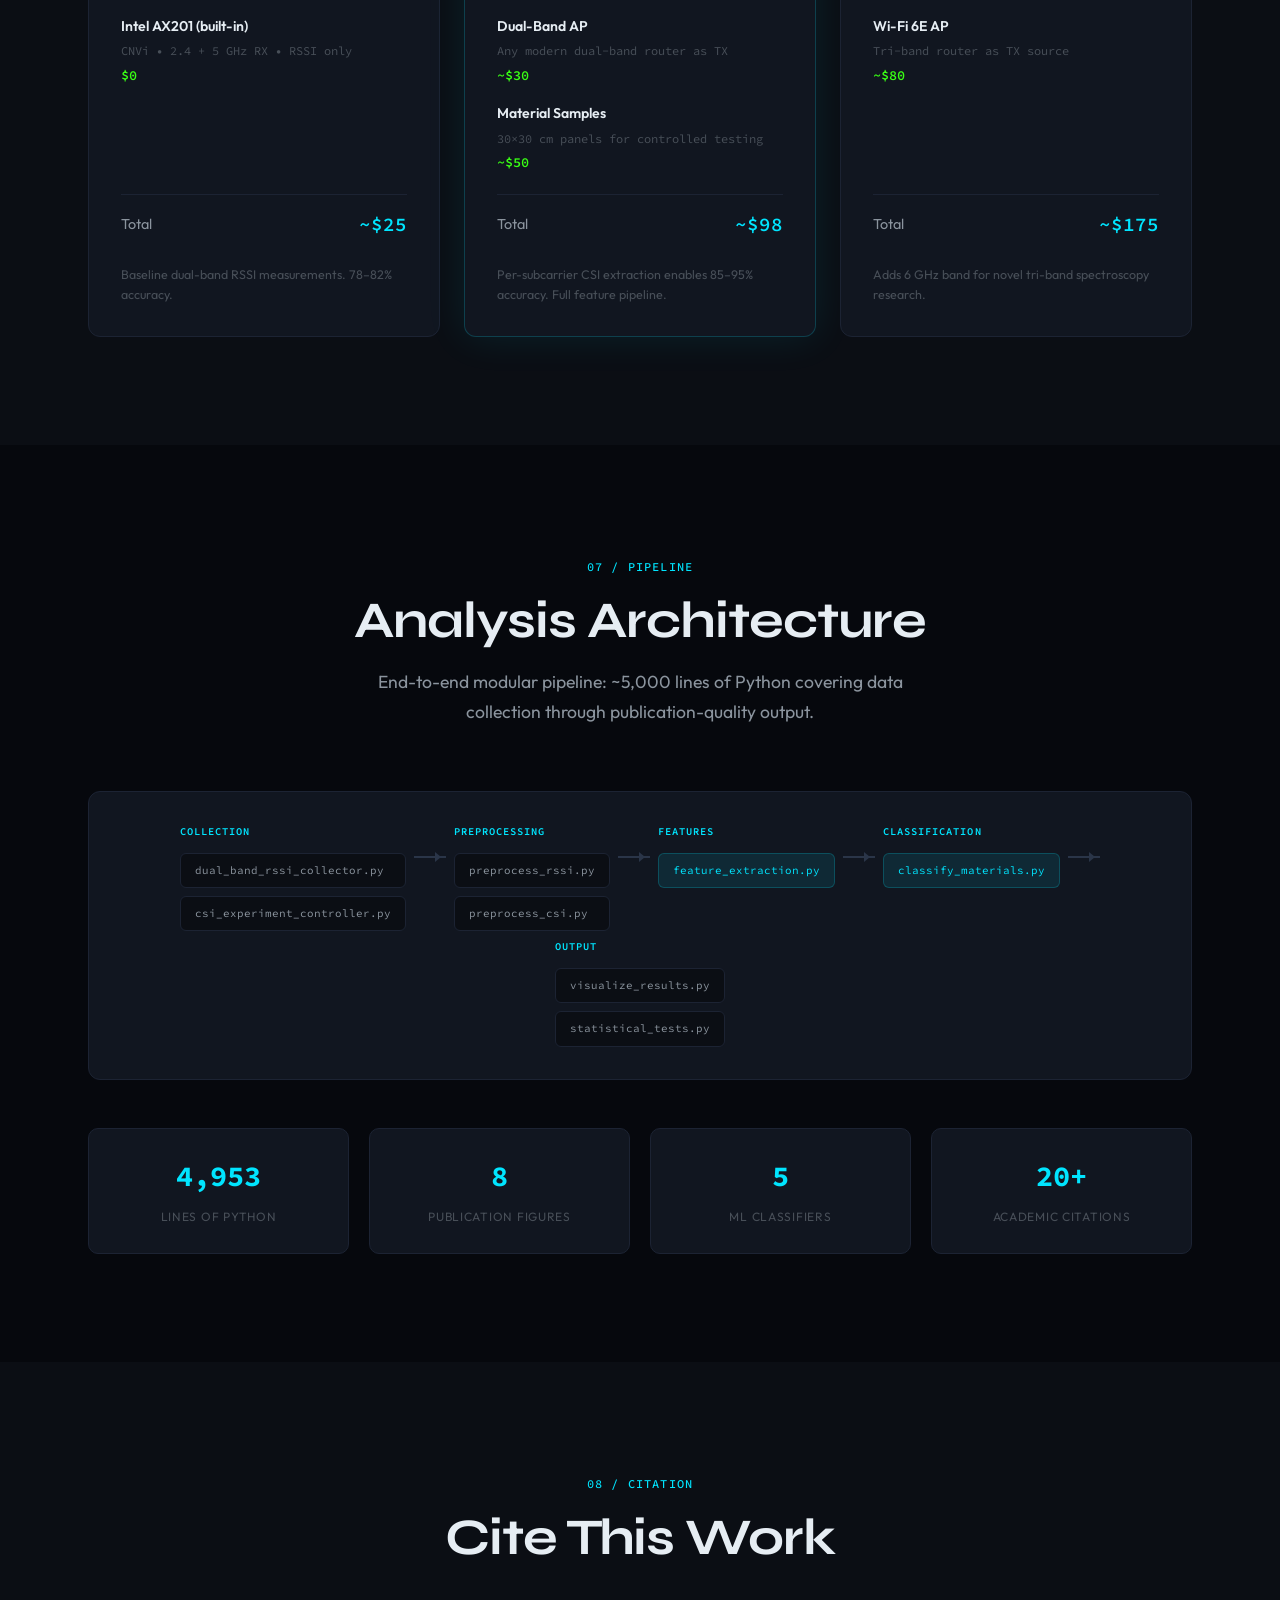
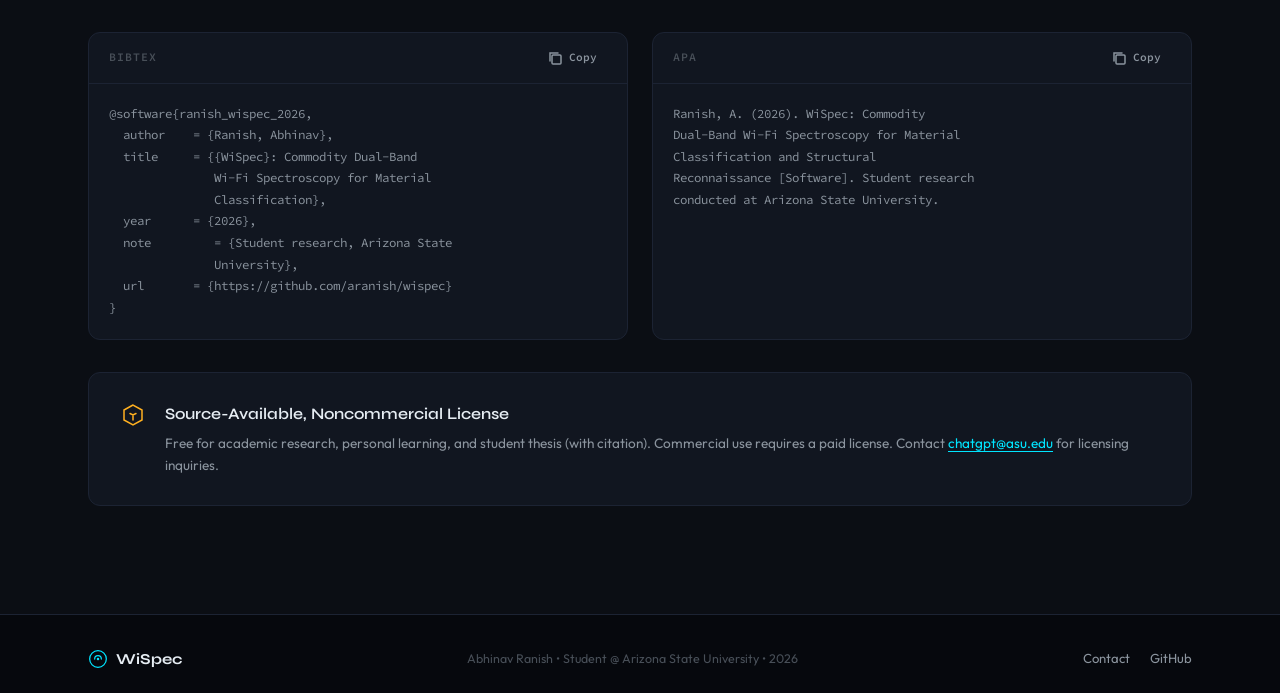
==== commit 8439e1d1: "final" ====
--- a/web/index.html
+++ b/web/index.html
@@ -15,7 +15,7 @@
   <meta property="og:type" content="website">
   <meta property="og:title" content="WiSpec — Commodity Dual-Band Wi-Fi Spectroscopy">
   <meta property="og:description" content="Classify building materials using off-the-shelf Wi-Fi hardware. Dual-band frequency-differential attenuation achieves 91% accuracy — a 16% improvement over single-band approaches.">
-  <meta property="og:image" content="og-image.svg">
+  <meta property="og:image" content="og-image.png">
   <meta property="og:image:width" content="1200">
   <meta property="og:image:height" content="630">
   <meta property="og:image:alt" content="WiSpec — Dual-band Wi-Fi spectroscopy achieving 91% material classification accuracy">
@@ -24,7 +24,7 @@
   <meta name="twitter:card" content="summary_large_image">
   <meta name="twitter:title" content="WiSpec — Commodity Dual-Band Wi-Fi Spectroscopy">
   <meta name="twitter:description" content="Classify building materials using off-the-shelf Wi-Fi hardware. 91% accuracy with dual-band frequency-differential attenuation.">
-  <meta name="twitter:image" content="og-image.svg">
+  <meta name="twitter:image" content="og-image.png">
 
   <link rel="preconnect" href="https://fonts.googleapis.com">
   <link rel="preconnect" href="https://fonts.gstatic.com" crossorigin>
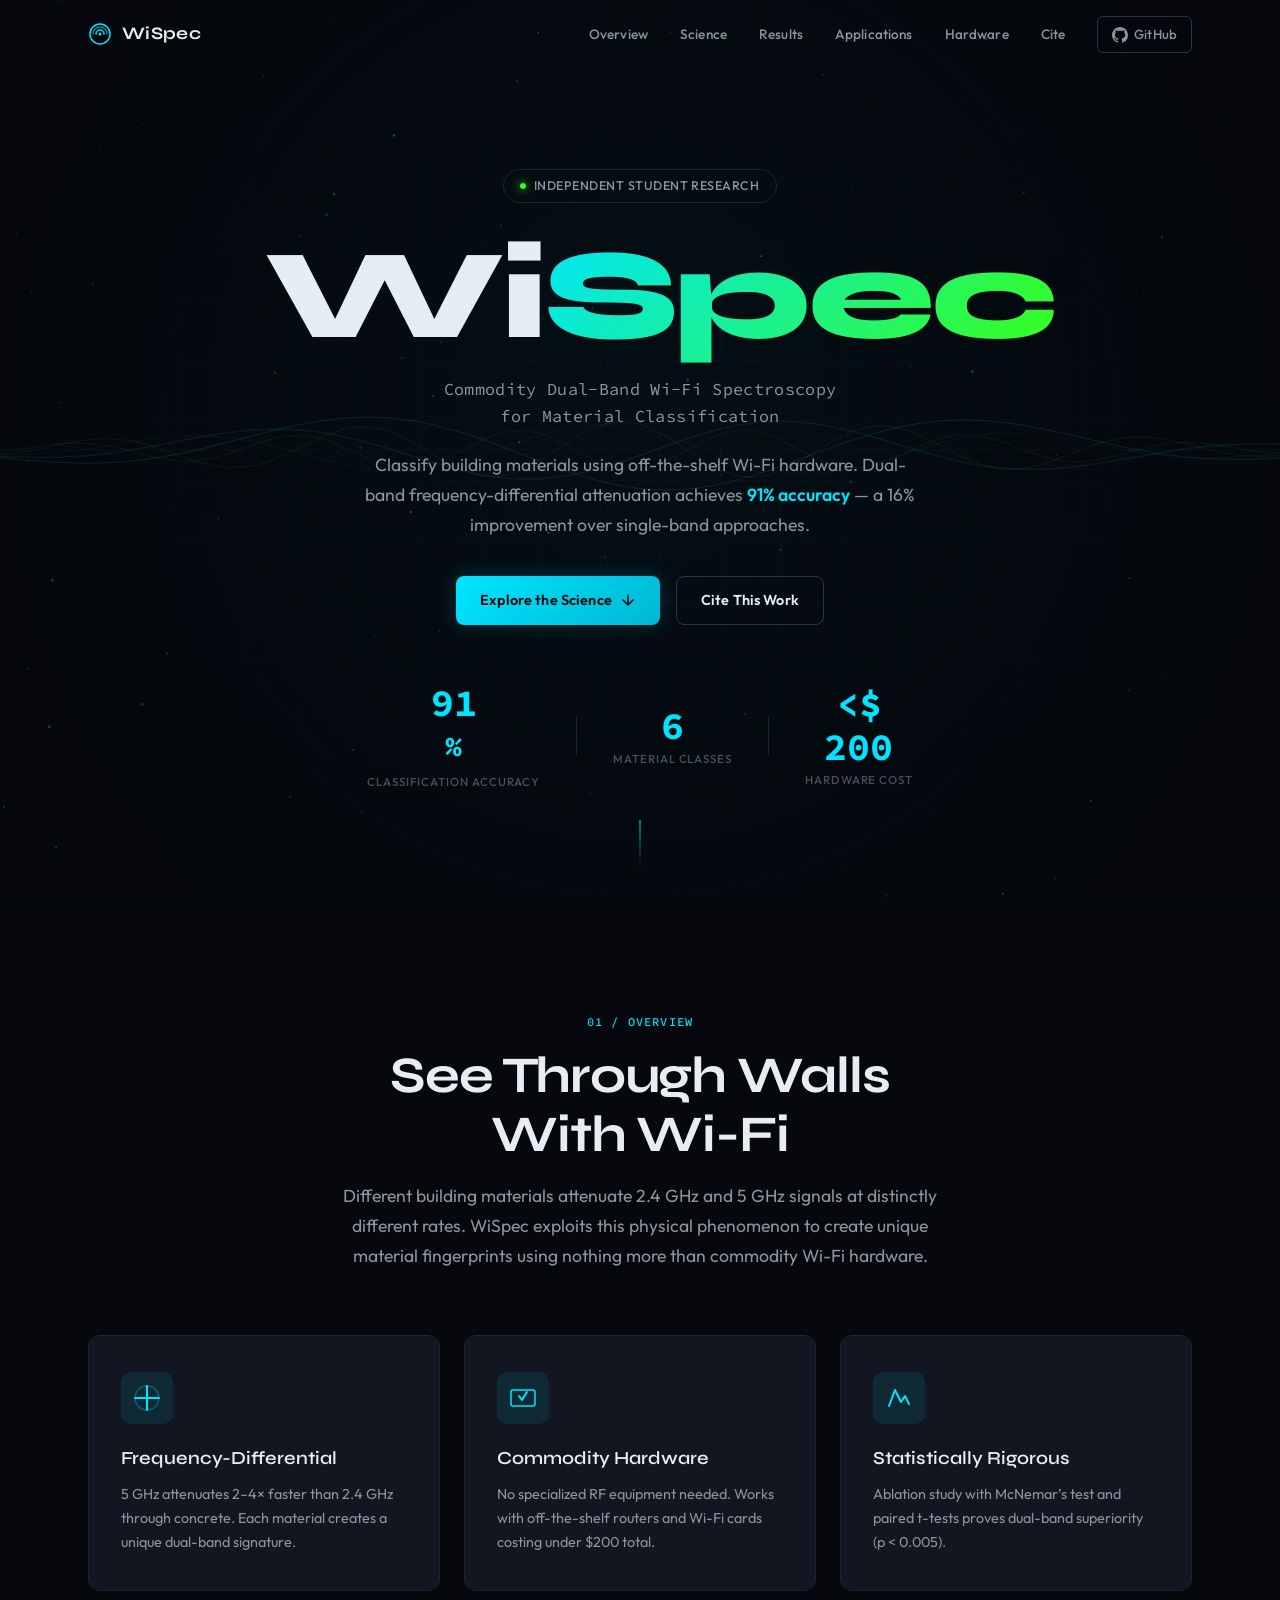
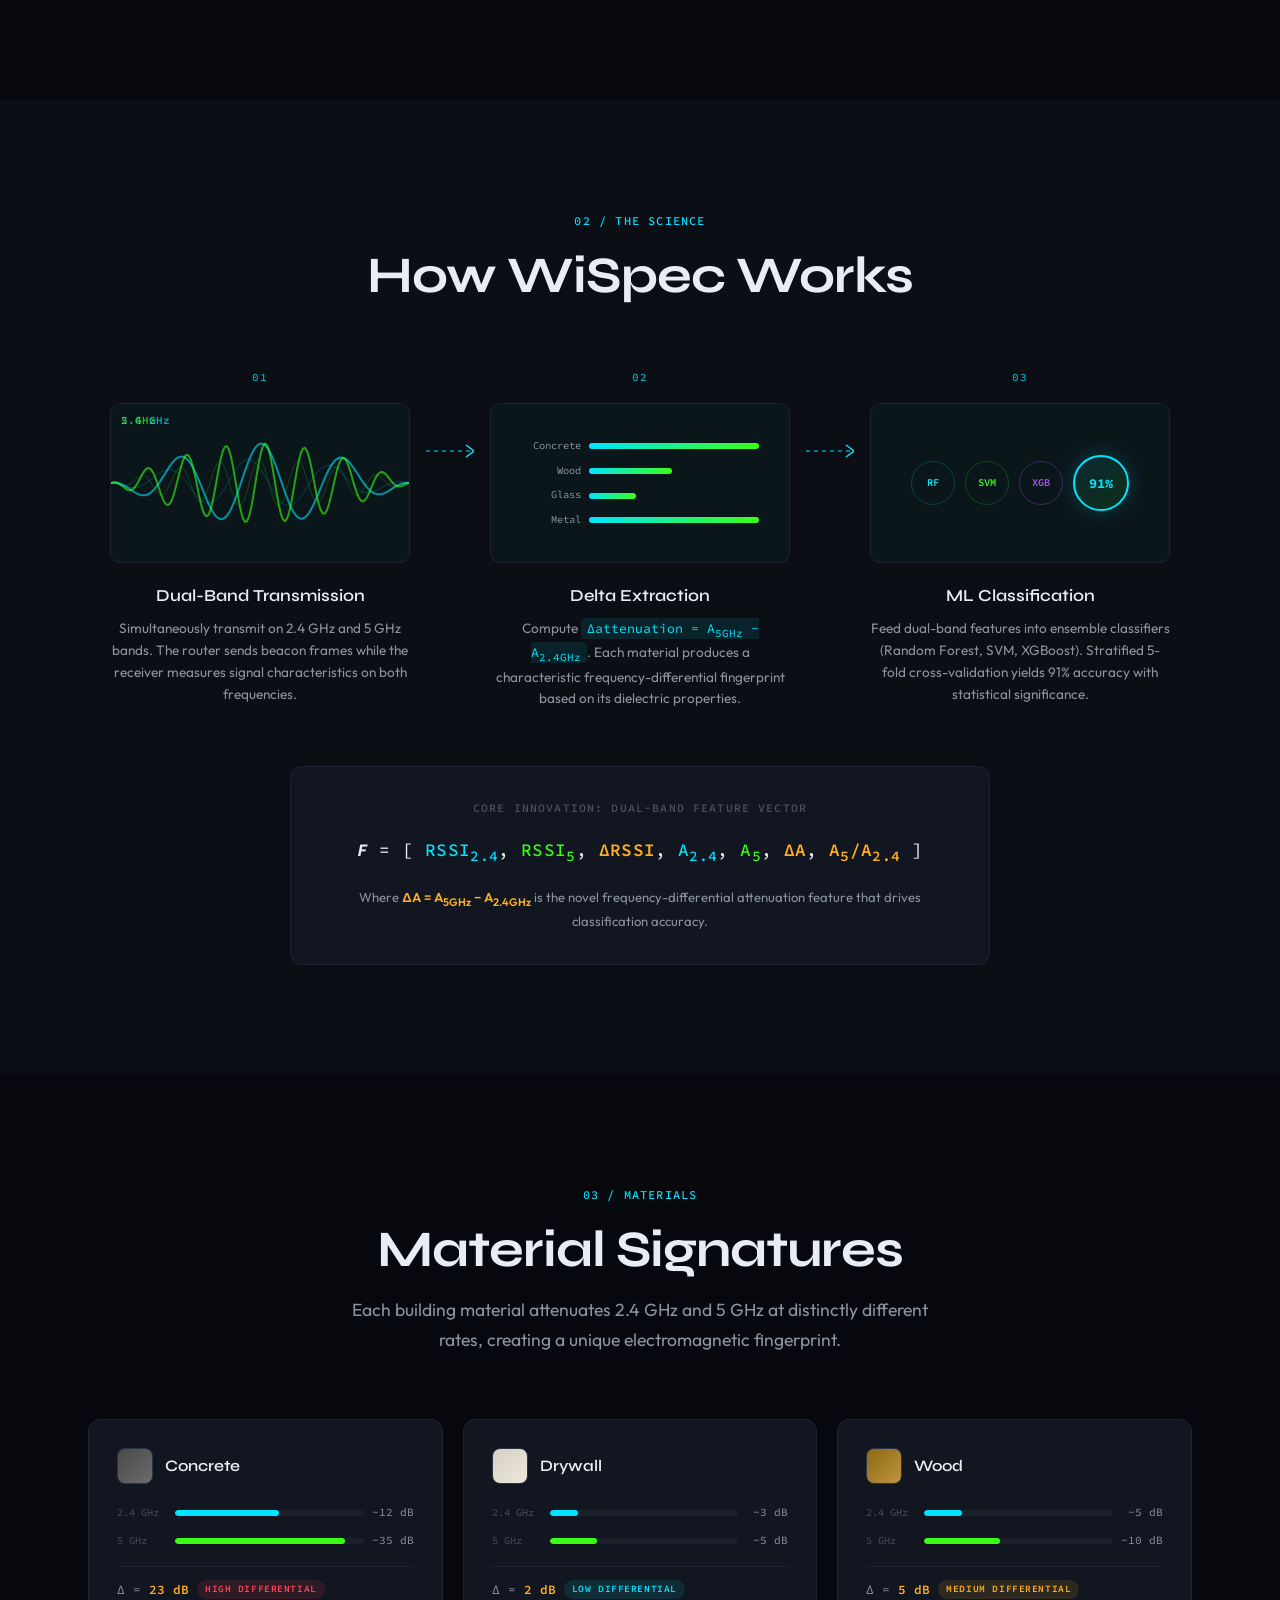
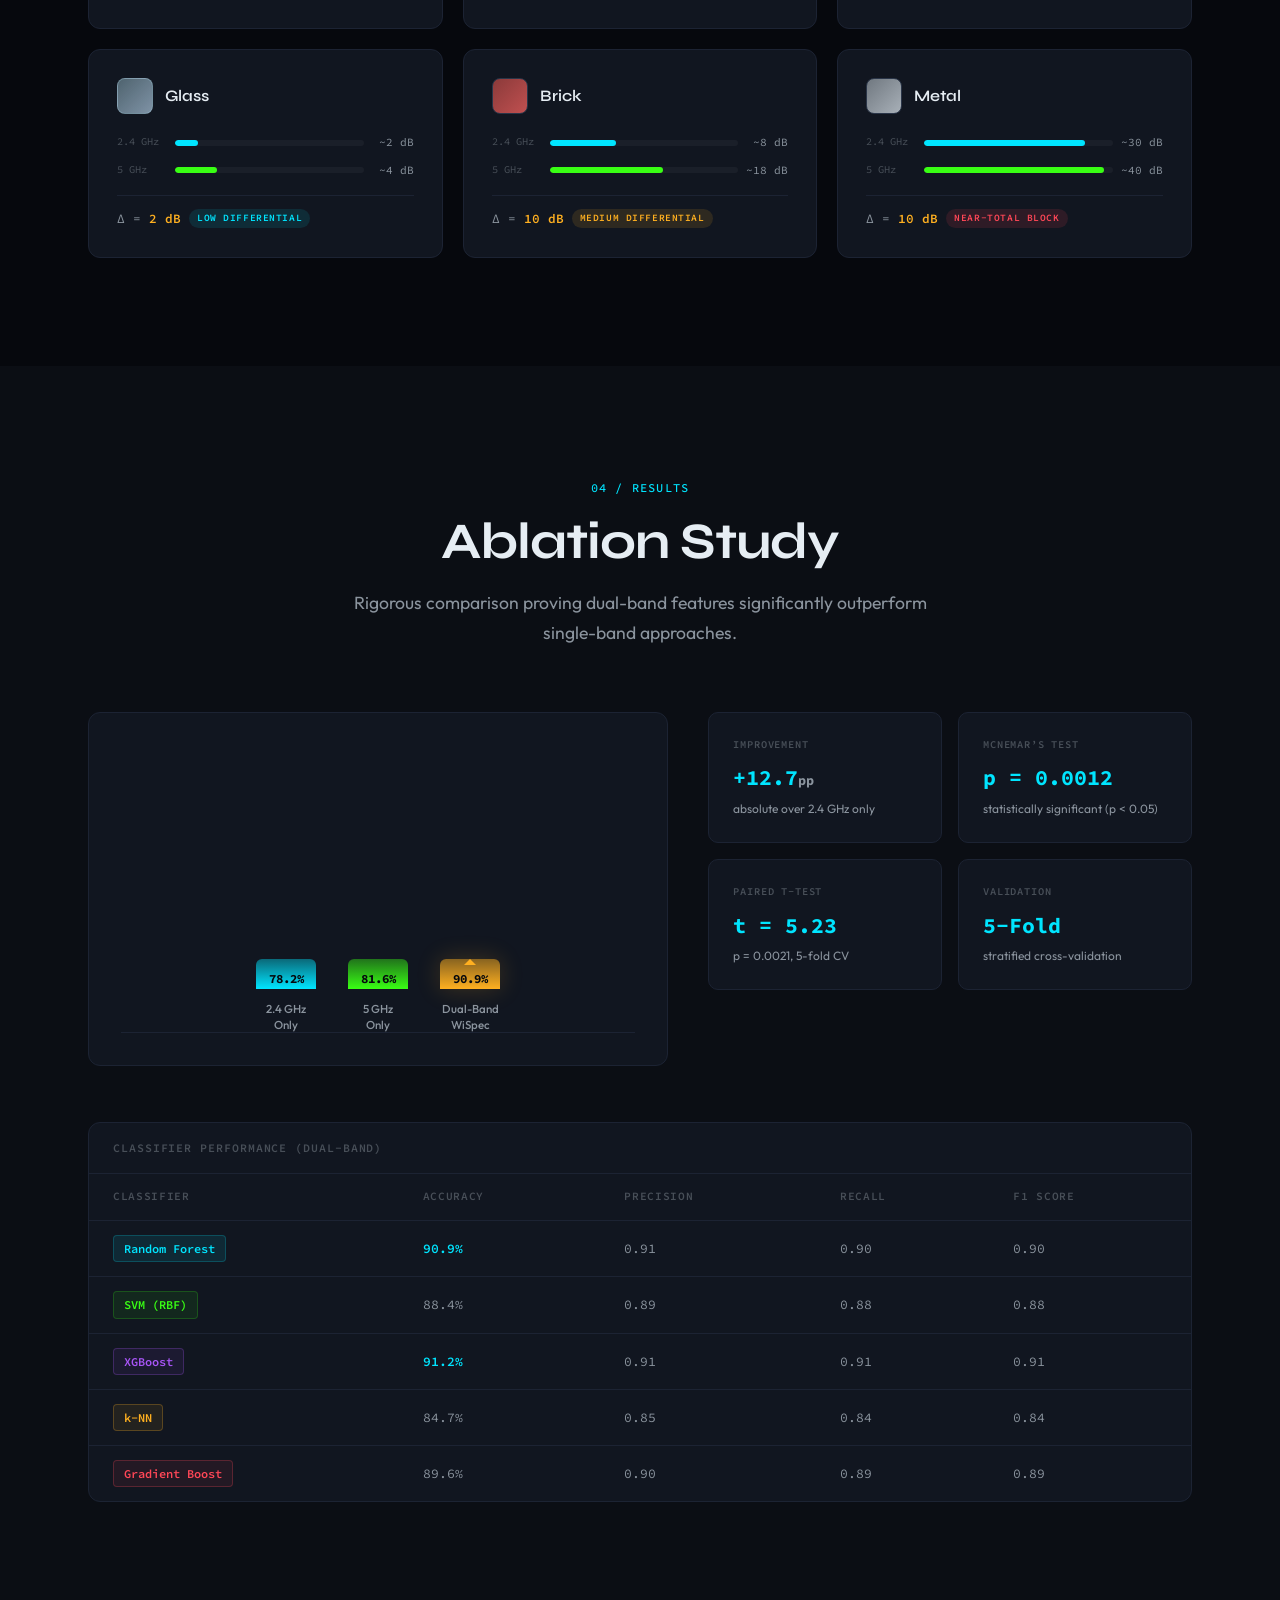
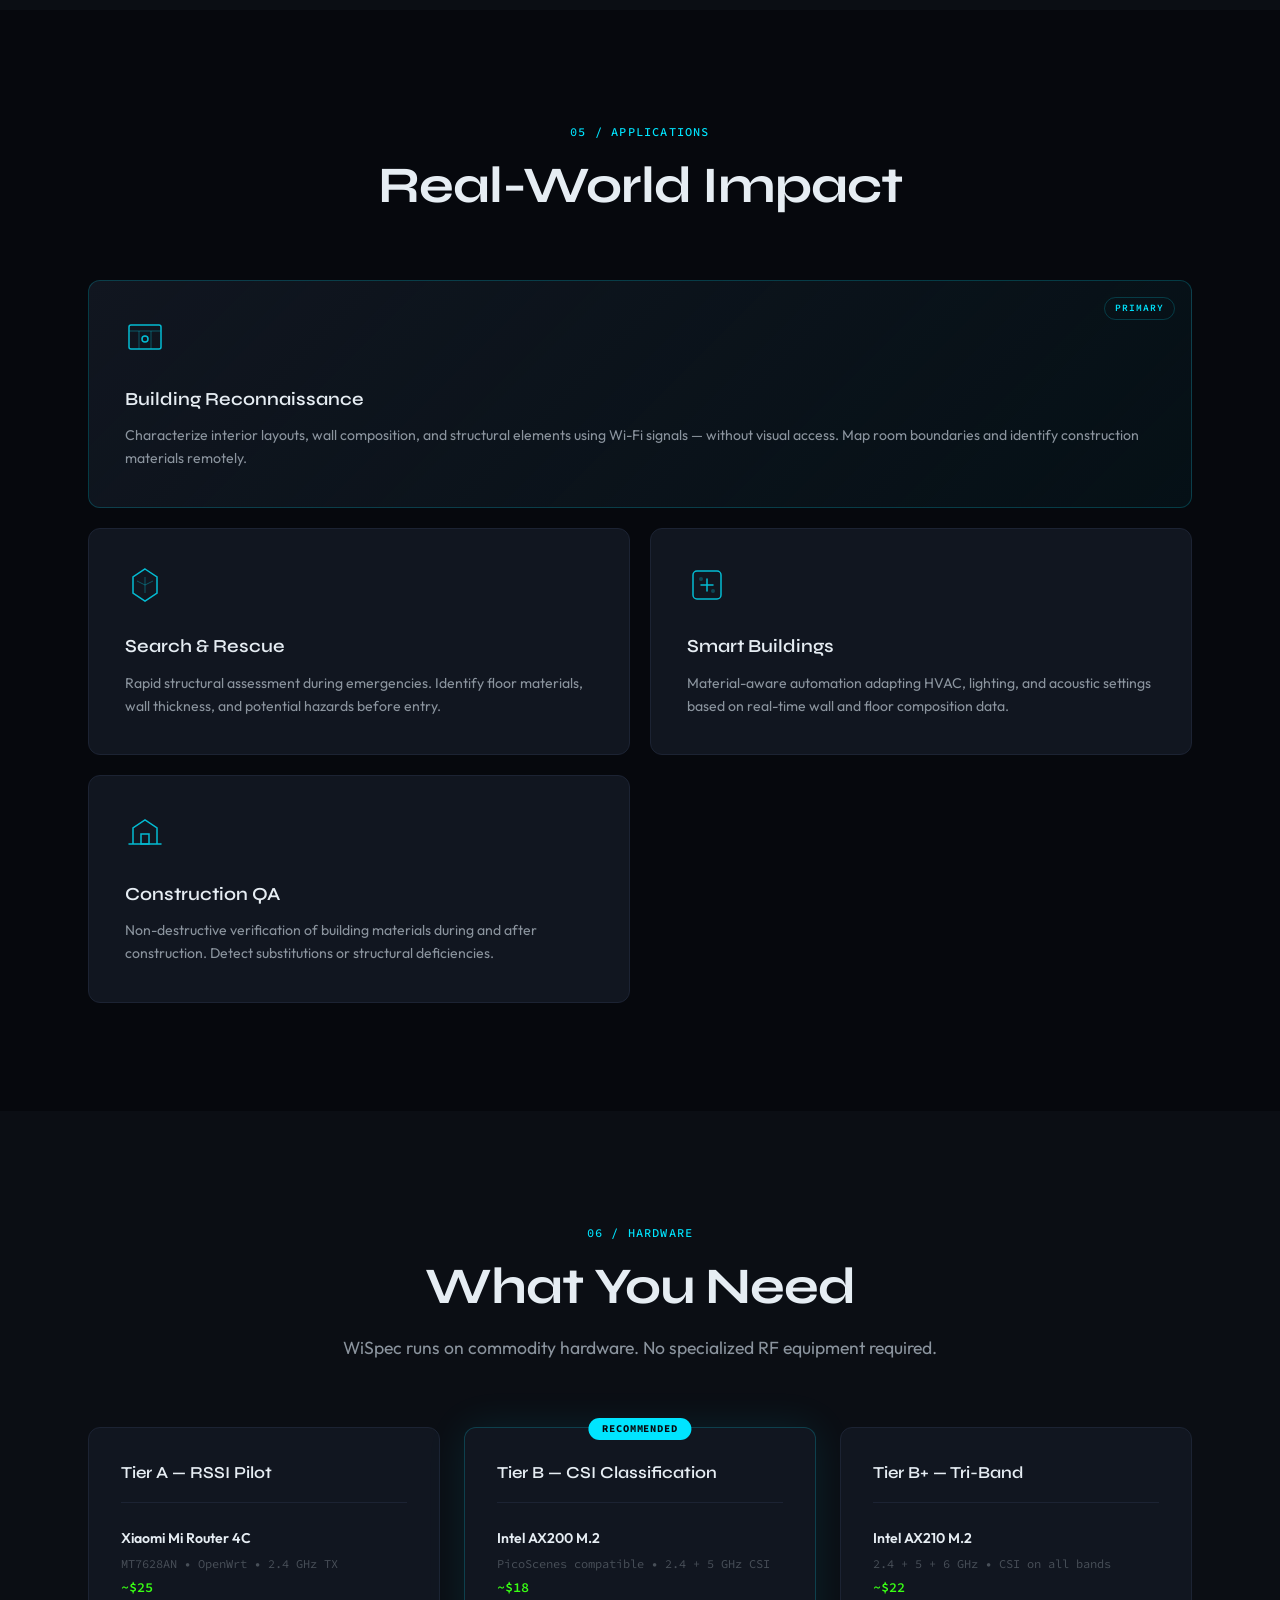
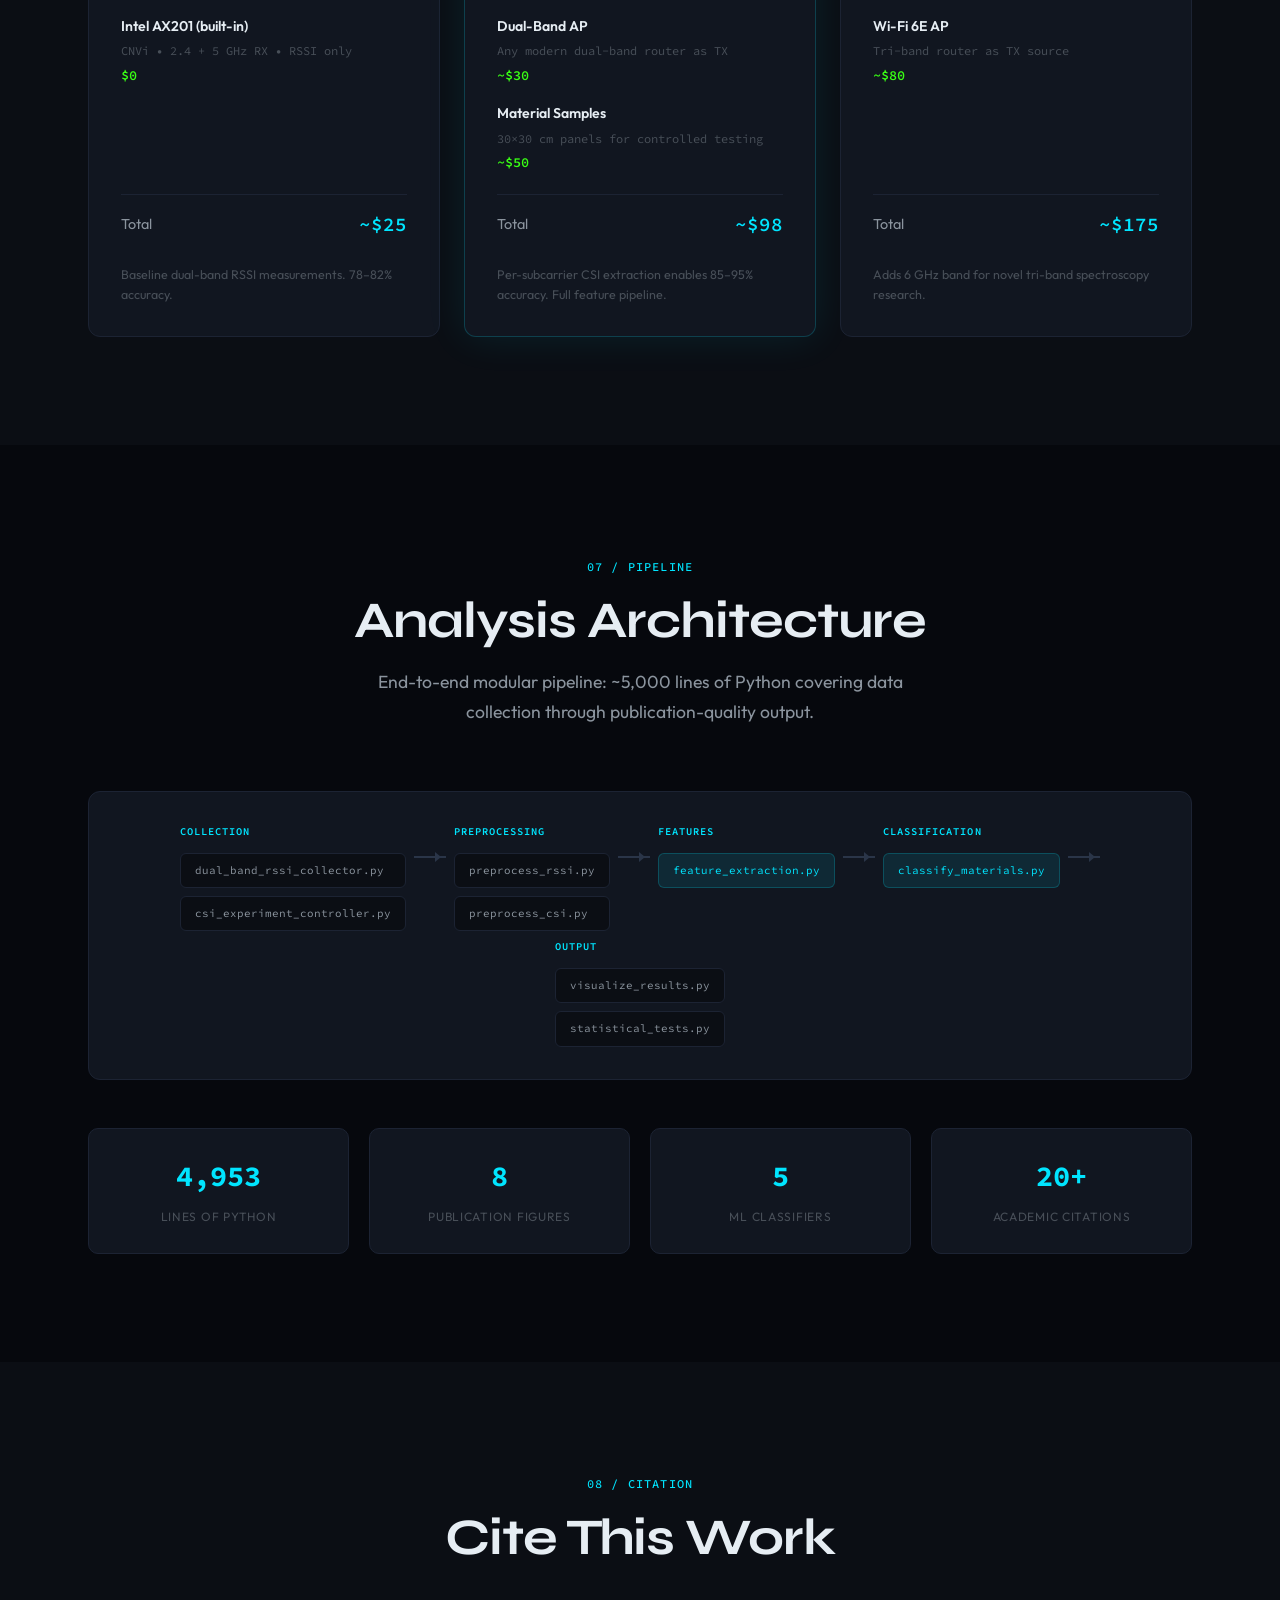
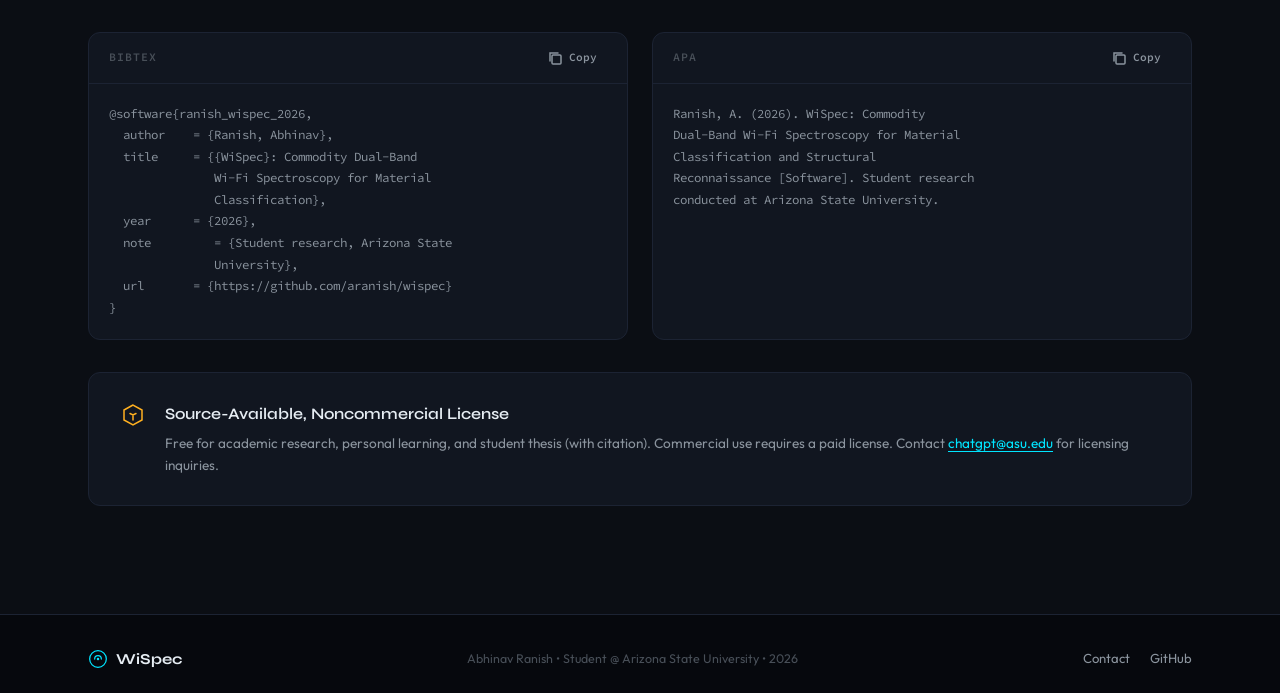
==== commit b0bf5e52: "Update index.html" ====
--- a/web/index.html
+++ b/web/index.html
@@ -13,9 +13,10 @@
 
   <!-- OpenGraph -->
   <meta property="og:type" content="website">
+  <meta property="og:url" content="https://wispec.aranish.uk/">
   <meta property="og:title" content="WiSpec — Commodity Dual-Band Wi-Fi Spectroscopy">
   <meta property="og:description" content="Classify building materials using off-the-shelf Wi-Fi hardware. Dual-band frequency-differential attenuation achieves 91% accuracy — a 16% improvement over single-band approaches.">
-  <meta property="og:image" content="og-image.png">
+  <meta property="og:image" content="https://wispec.aranish.uk/og-image.png">
   <meta property="og:image:width" content="1200">
   <meta property="og:image:height" content="630">
   <meta property="og:image:alt" content="WiSpec — Dual-band Wi-Fi spectroscopy achieving 91% material classification accuracy">
@@ -24,7 +25,7 @@
   <meta name="twitter:card" content="summary_large_image">
   <meta name="twitter:title" content="WiSpec — Commodity Dual-Band Wi-Fi Spectroscopy">
   <meta name="twitter:description" content="Classify building materials using off-the-shelf Wi-Fi hardware. 91% accuracy with dual-band frequency-differential attenuation.">
-  <meta name="twitter:image" content="og-image.png">
+  <meta name="twitter:image" content="https://wispec.aranish.uk/og-image.png">
 
   <link rel="preconnect" href="https://fonts.googleapis.com">
   <link rel="preconnect" href="https://fonts.gstatic.com" crossorigin>
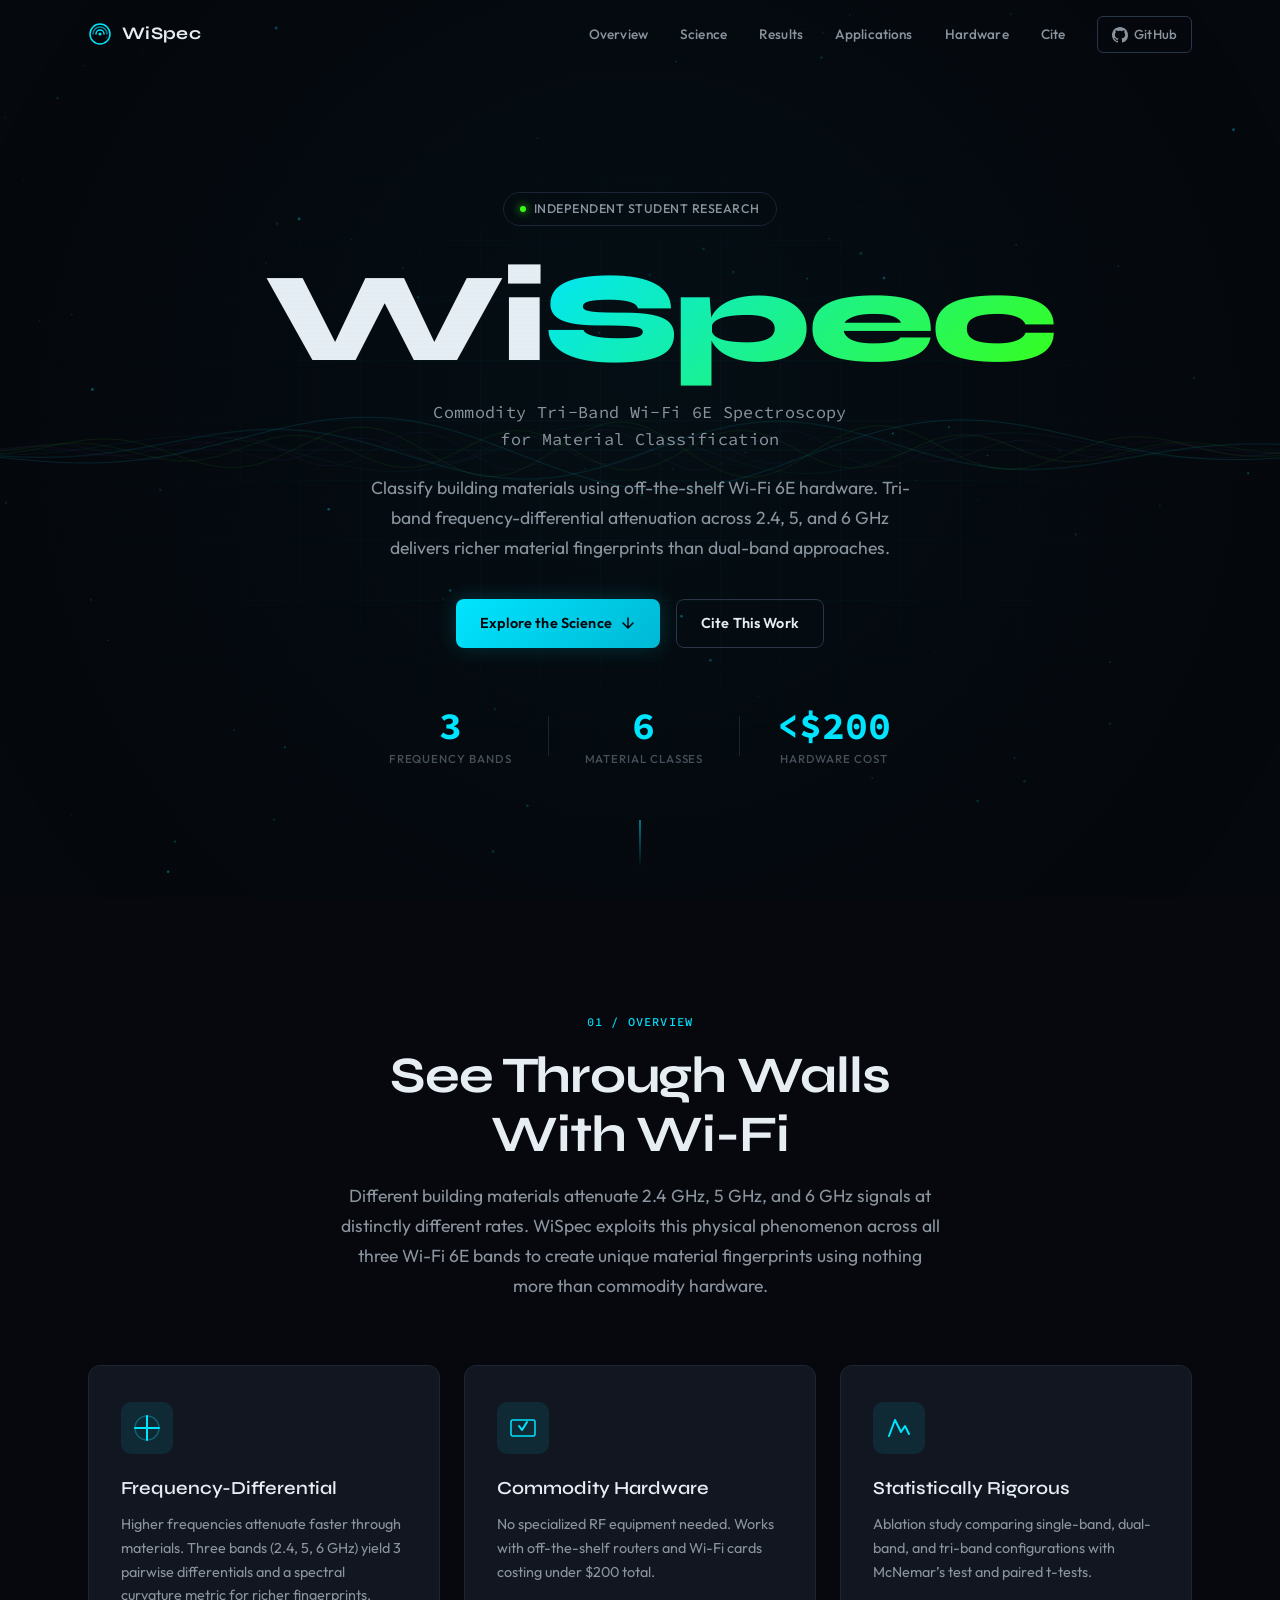
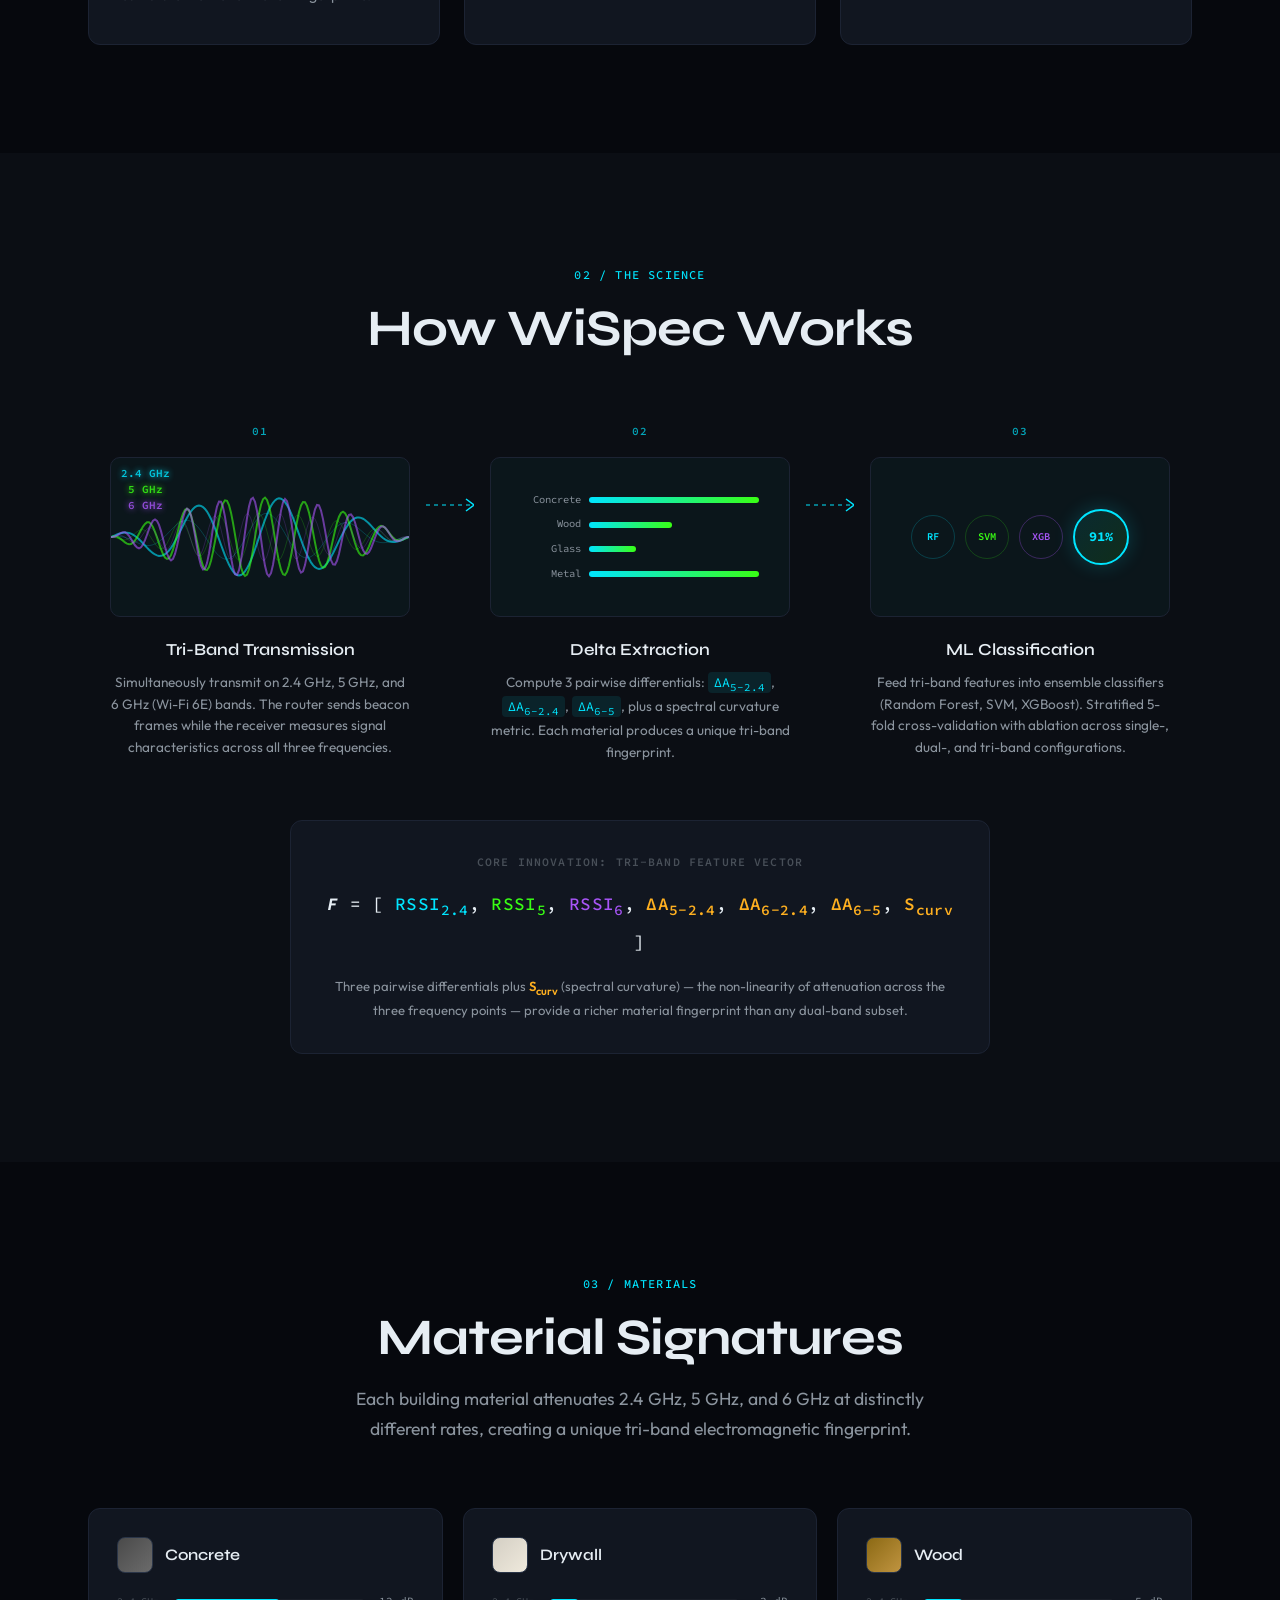
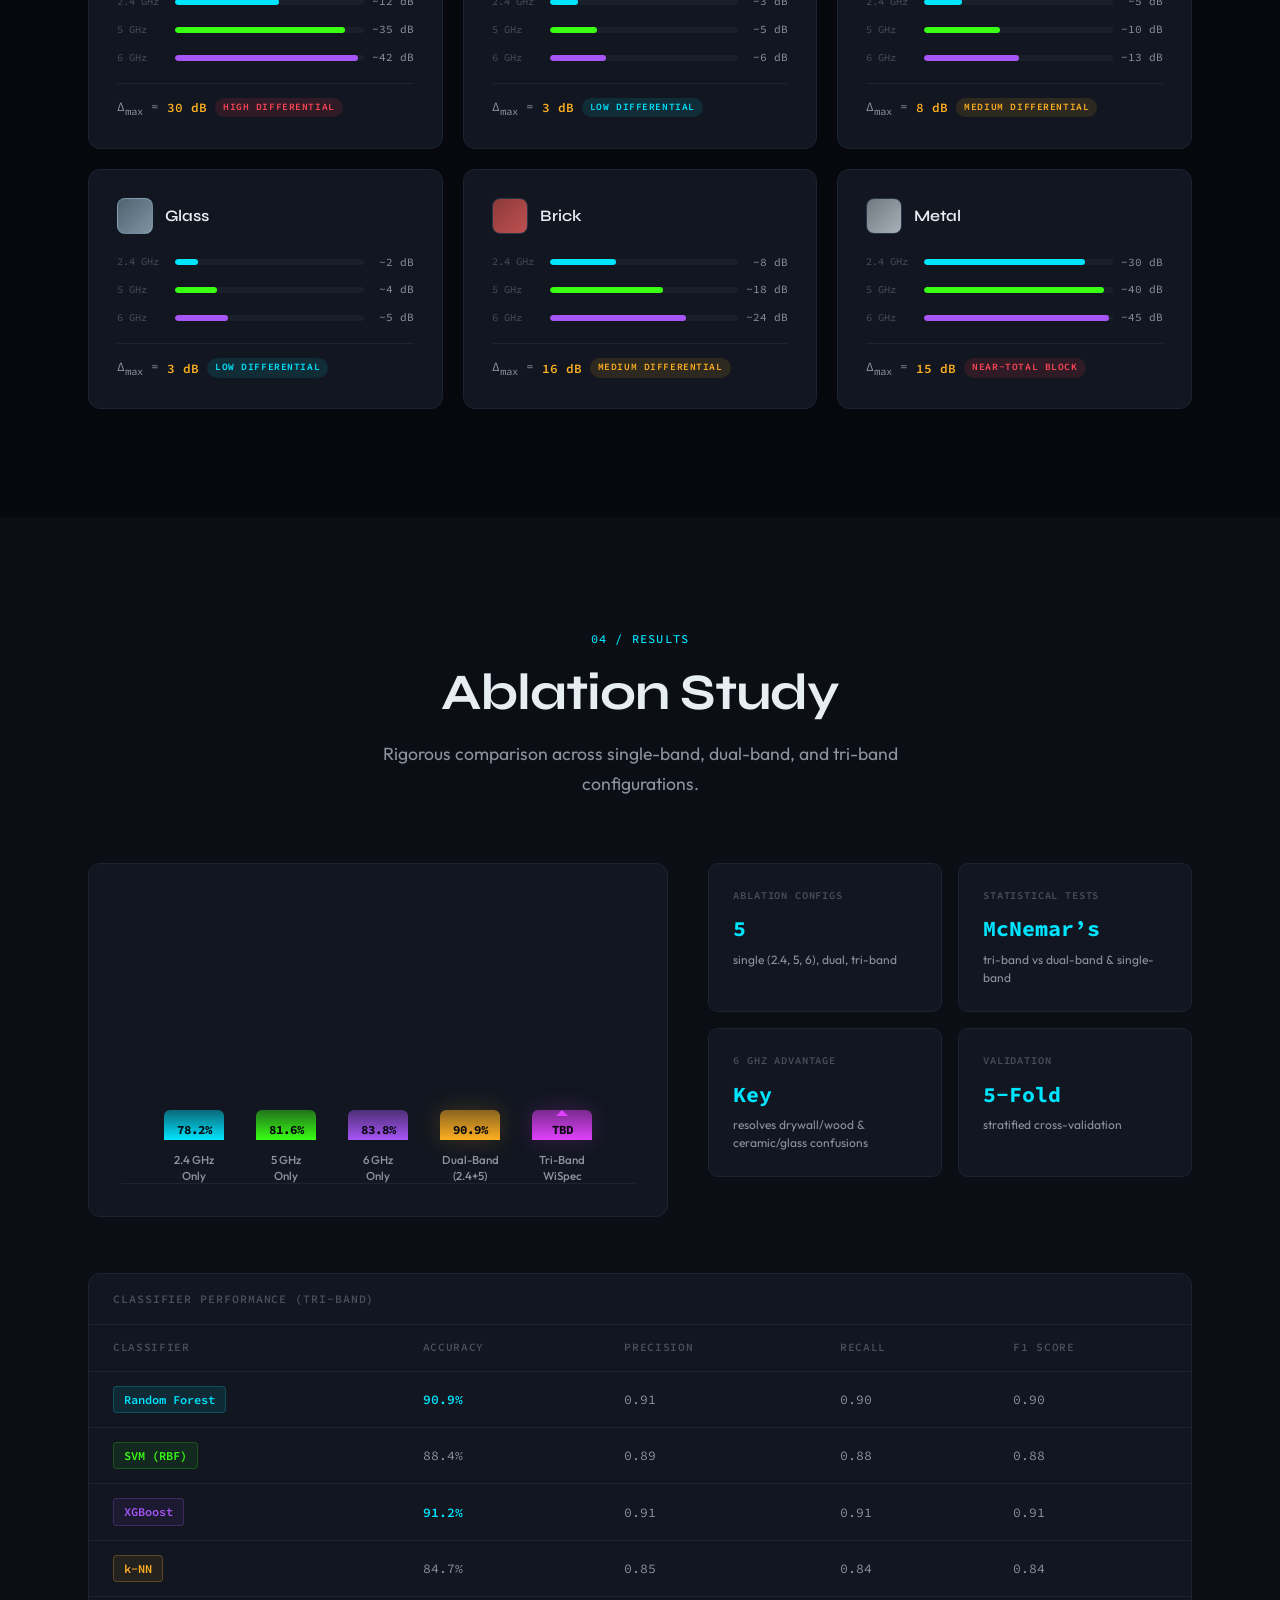
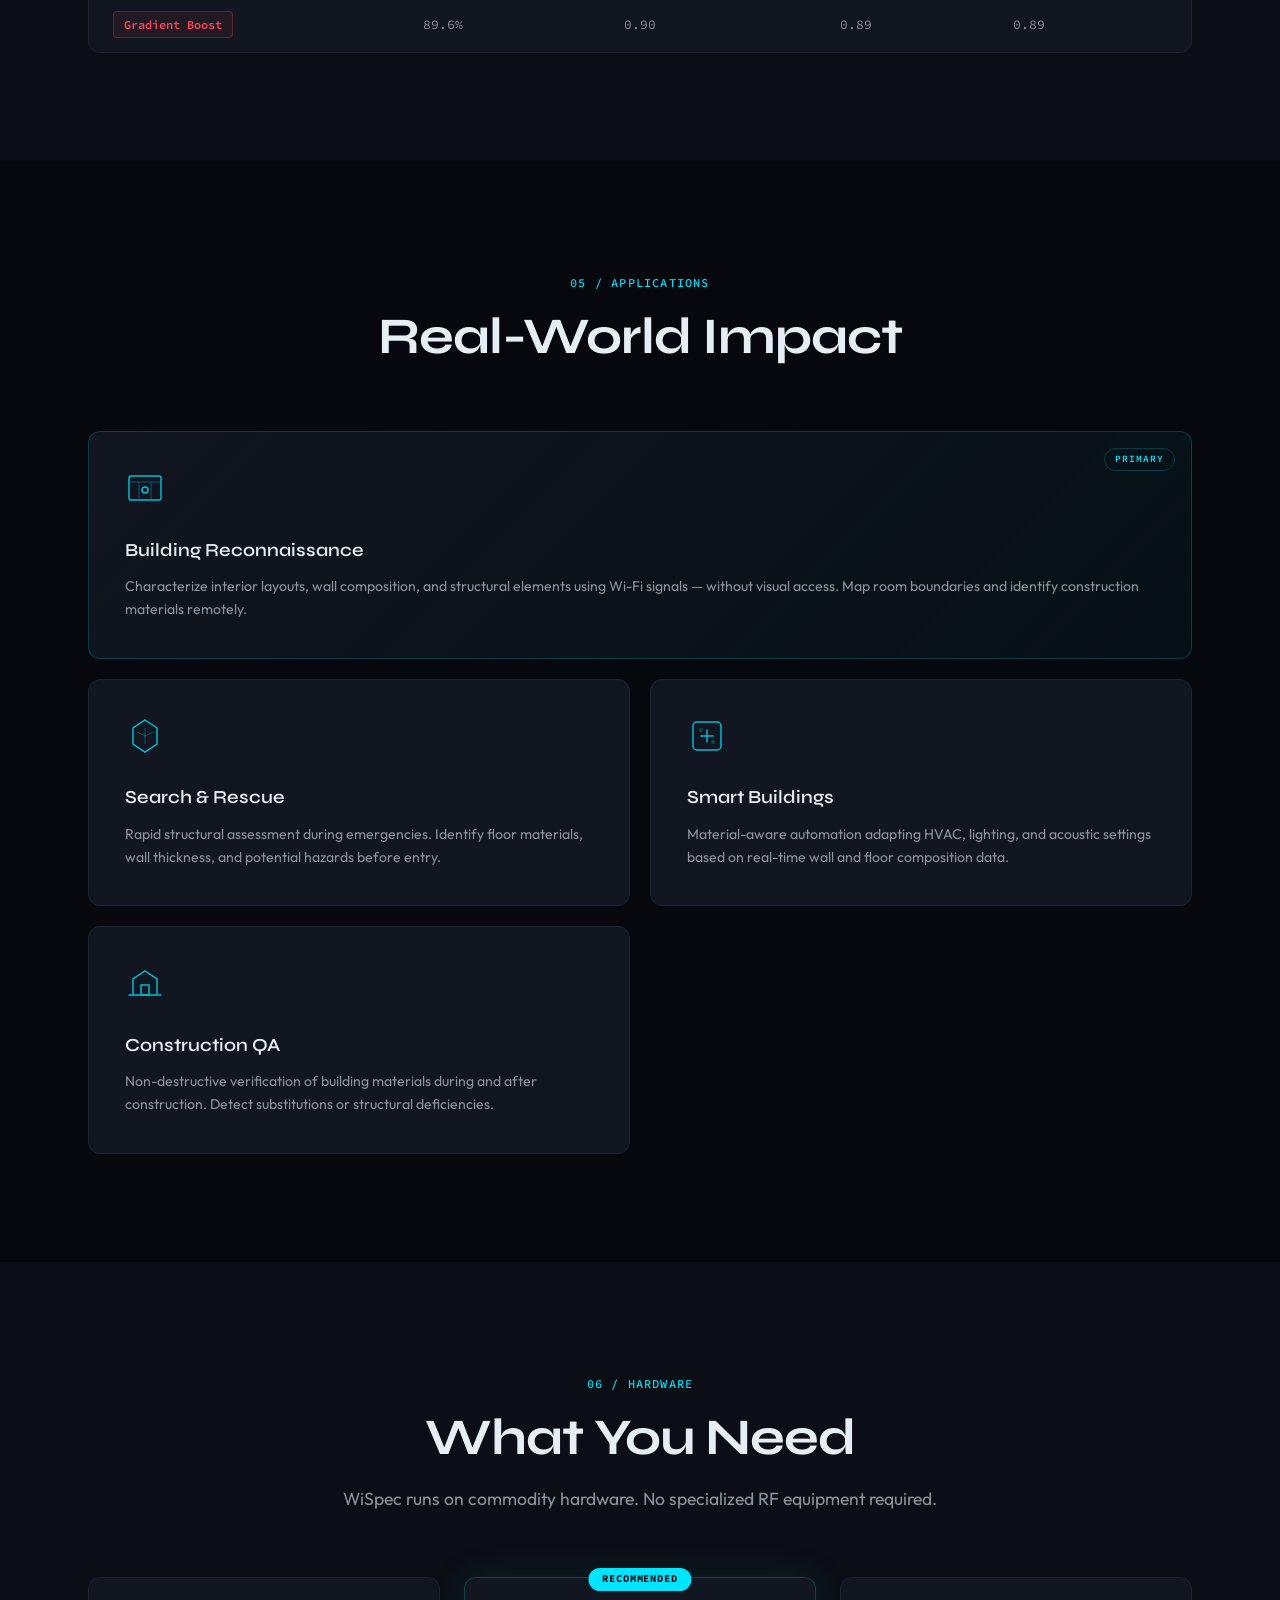
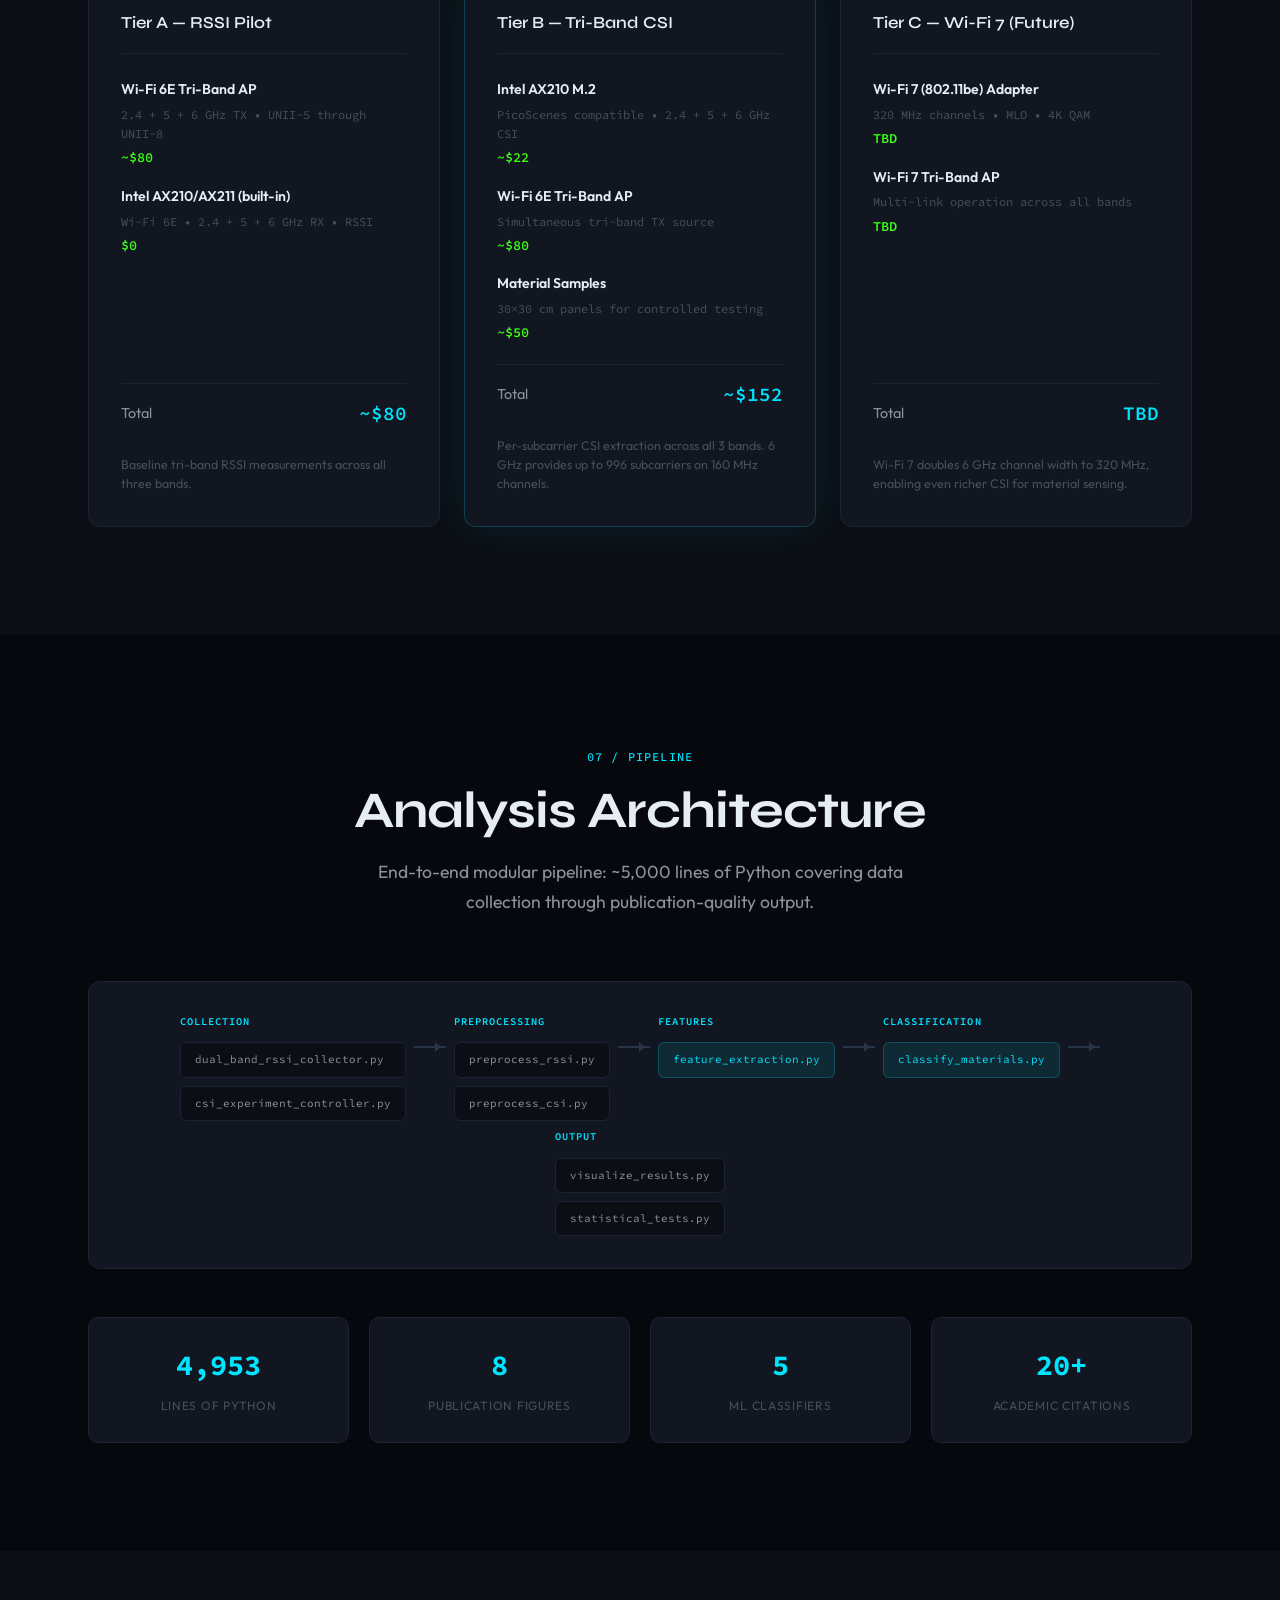
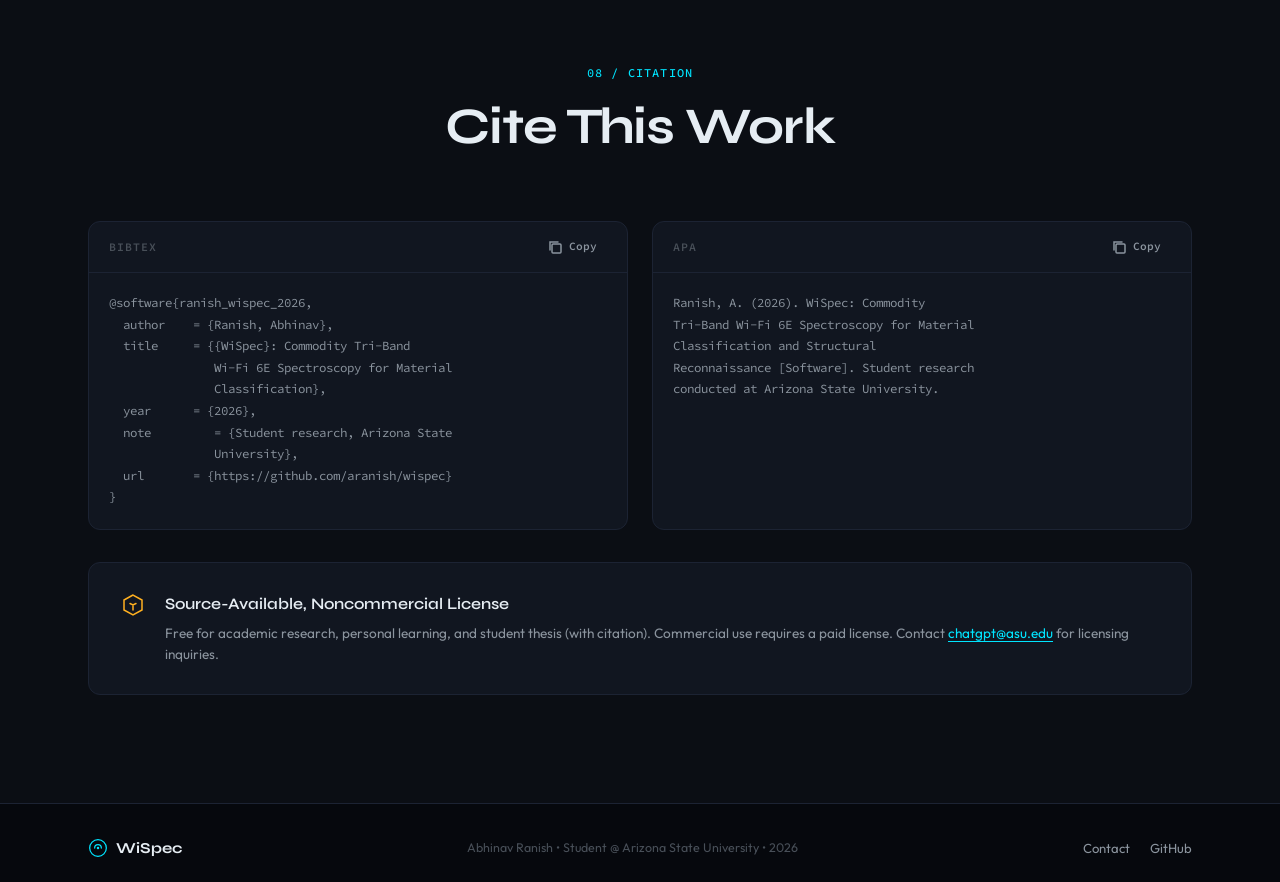
==== commit b707eacb: "feat: update website to tri-band Wi-Fi 6E Add 6 GHz band across all sections — material cards, ablat" ====
--- a/web/index.html
+++ b/web/index.html
@@ -3,8 +3,8 @@
 <head>
   <meta charset="UTF-8">
   <meta name="viewport" content="width=device-width, initial-scale=1.0">
-  <title>WiSpec — Commodity Dual-Band Wi-Fi Spectroscopy</title>
-  <meta name="description" content="WiSpec uses commodity dual-band Wi-Fi hardware to classify building materials through frequency-differential attenuation, achieving 91% accuracy.">
+  <title>WiSpec — Commodity Tri-Band Wi-Fi Spectroscopy</title>
+  <meta name="description" content="WiSpec uses commodity tri-band Wi-Fi 6E hardware (2.4, 5, and 6 GHz) to classify building materials through frequency-differential attenuation.">
   <meta name="author" content="Abhinav Ranish">
   <meta name="theme-color" content="#06080d">
 
@@ -14,17 +14,17 @@
   <!-- OpenGraph -->
   <meta property="og:type" content="website">
   <meta property="og:url" content="https://wispec.aranish.uk/">
-  <meta property="og:title" content="WiSpec — Commodity Dual-Band Wi-Fi Spectroscopy">
-  <meta property="og:description" content="Classify building materials using off-the-shelf Wi-Fi hardware. Dual-band frequency-differential attenuation achieves 91% accuracy — a 16% improvement over single-band approaches.">
+  <meta property="og:title" content="WiSpec — Commodity Tri-Band Wi-Fi Spectroscopy">
+  <meta property="og:description" content="Classify building materials using off-the-shelf Wi-Fi 6E hardware. Tri-band frequency-differential attenuation across 2.4, 5, and 6 GHz bands.">
   <meta property="og:image" content="https://wispec.aranish.uk/og-image.png">
   <meta property="og:image:width" content="1200">
   <meta property="og:image:height" content="630">
-  <meta property="og:image:alt" content="WiSpec — Dual-band Wi-Fi spectroscopy achieving 91% material classification accuracy">
+  <meta property="og:image:alt" content="WiSpec — Tri-band Wi-Fi 6E spectroscopy for material classification">
 
   <!-- Twitter Card -->
   <meta name="twitter:card" content="summary_large_image">
-  <meta name="twitter:title" content="WiSpec — Commodity Dual-Band Wi-Fi Spectroscopy">
-  <meta name="twitter:description" content="Classify building materials using off-the-shelf Wi-Fi hardware. 91% accuracy with dual-band frequency-differential attenuation.">
+  <meta name="twitter:title" content="WiSpec — Commodity Tri-Band Wi-Fi Spectroscopy">
+  <meta name="twitter:description" content="Classify building materials using off-the-shelf Wi-Fi 6E hardware. Tri-band frequency-differential attenuation across 2.4, 5, and 6 GHz.">
   <meta name="twitter:image" content="https://wispec.aranish.uk/og-image.png">
 
   <link rel="preconnect" href="https://fonts.googleapis.com">
@@ -81,11 +81,11 @@
       <h1 class="hero-title">
         <span class="hero-title-line">Wi</span><span class="hero-title-accent">Spec</span>
       </h1>
-      <p class="hero-subtitle">Commodity Dual-Band Wi-Fi Spectroscopy<br>for Material Classification</p>
+      <p class="hero-subtitle">Commodity Tri-Band Wi-Fi 6E Spectroscopy<br>for Material Classification</p>
       <p class="hero-desc">
-        Classify building materials using off-the-shelf Wi-Fi hardware.
-        Dual-band frequency-differential attenuation achieves <strong>91% accuracy</strong> &mdash;
-        a 16% improvement over single-band approaches.
+        Classify building materials using off-the-shelf Wi-Fi 6E hardware.
+        Tri-band frequency-differential attenuation across 2.4, 5, and 6 GHz
+        delivers richer material fingerprints than dual-band approaches.
       </p>
       <div class="hero-actions">
         <a href="#science" class="btn btn-primary">
@@ -98,8 +98,8 @@
       </div>
       <div class="hero-stats">
         <div class="hero-stat">
-          <span class="hero-stat-value" data-count="91">0</span><span class="hero-stat-unit">%</span>
-          <span class="hero-stat-label">Classification Accuracy</span>
+          <span class="hero-stat-value" data-count="3">0</span>
+          <span class="hero-stat-label">Frequency Bands</span>
         </div>
         <div class="hero-stat-divider"></div>
         <div class="hero-stat">
@@ -108,7 +108,7 @@
         </div>
         <div class="hero-stat-divider"></div>
         <div class="hero-stat">
-          <span class="hero-stat-value">&lt;$</span><span class="hero-stat-value" data-count="200">0</span>
+          <span class="hero-stat-value" data-prefix="&lt;$" data-count="200">0</span>
           <span class="hero-stat-label">Hardware Cost</span>
         </div>
       </div>
@@ -125,9 +125,9 @@
         <span class="section-tag">01 / Overview</span>
         <h2 class="section-title">See Through Walls<br>With Wi-Fi</h2>
         <p class="section-desc">
-          Different building materials attenuate 2.4 GHz and 5 GHz signals at distinctly different rates.
-          WiSpec exploits this physical phenomenon to create unique material fingerprints using nothing
-          more than commodity Wi-Fi hardware.
+          Different building materials attenuate 2.4 GHz, 5 GHz, and 6 GHz signals at distinctly different rates.
+          WiSpec exploits this physical phenomenon across all three Wi-Fi 6E bands to create unique
+          material fingerprints using nothing more than commodity hardware.
         </p>
       </div>
 
@@ -140,7 +140,7 @@
             </svg>
           </div>
           <h3>Frequency-Differential</h3>
-          <p>5 GHz attenuates 2&ndash;4&times; faster than 2.4 GHz through concrete. Each material creates a unique dual-band signature.</p>
+          <p>Higher frequencies attenuate faster through materials. Three bands (2.4, 5, 6 GHz) yield 3 pairwise differentials and a spectral curvature metric for richer fingerprints.</p>
         </div>
         <div class="overview-card reveal" data-delay="100">
           <div class="overview-card-icon">
@@ -159,7 +159,7 @@
             </svg>
           </div>
           <h3>Statistically Rigorous</h3>
-          <p>Ablation study with McNemar&rsquo;s test and paired t-tests proves dual-band superiority (p&nbsp;&lt;&nbsp;0.005).</p>
+          <p>Ablation study comparing single-band, dual-band, and tri-band configurations with McNemar&rsquo;s test and paired t-tests.</p>
         </div>
       </div>
     </div>
@@ -180,10 +180,16 @@
             <div class="pipeline-wave-container">
               <canvas class="pipeline-wave" data-freq="2.4" data-color="#00e5ff"></canvas>
               <canvas class="pipeline-wave" data-freq="5.0" data-color="#39ff14"></canvas>
-            </div>
-          </div>
-          <h3>Dual-Band Transmission</h3>
-          <p>Simultaneously transmit on 2.4 GHz and 5 GHz bands. The router sends beacon frames while the receiver measures signal characteristics on both frequencies.</p>
+              <canvas class="pipeline-wave" data-freq="6.0" data-color="#a855f7"></canvas>
+              <div class="pipeline-wave-legend">
+                <span class="pipeline-wave-label" style="color: #00e5ff;">2.4 GHz</span>
+                <span class="pipeline-wave-label" style="color: #39ff14;">5 GHz</span>
+                <span class="pipeline-wave-label" style="color: #a855f7;">6 GHz</span>
+              </div>
+            </div>
+          </div>
+          <h3>Tri-Band Transmission</h3>
+          <p>Simultaneously transmit on 2.4 GHz, 5 GHz, and 6 GHz (Wi-Fi 6E) bands. The router sends beacon frames while the receiver measures signal characteristics across all three frequencies.</p>
         </div>
 
         <div class="pipeline-connector" aria-hidden="true">
@@ -213,7 +219,7 @@
             </div>
           </div>
           <h3>Delta Extraction</h3>
-          <p>Compute <code>&Delta;attenuation = A<sub>5GHz</sub> &minus; A<sub>2.4GHz</sub></code>. Each material produces a characteristic frequency-differential fingerprint based on its dielectric properties.</p>
+          <p>Compute 3 pairwise differentials: <code>&Delta;A<sub>5&minus;2.4</sub></code>, <code>&Delta;A<sub>6&minus;2.4</sub></code>, <code>&Delta;A<sub>6&minus;5</sub></code>, plus a spectral curvature metric. Each material produces a unique tri-band fingerprint.</p>
         </div>
 
         <div class="pipeline-connector" aria-hidden="true">
@@ -233,25 +239,25 @@
             </div>
           </div>
           <h3>ML Classification</h3>
-          <p>Feed dual-band features into ensemble classifiers (Random Forest, SVM, XGBoost). Stratified 5-fold cross-validation yields 91% accuracy with statistical significance.</p>
+          <p>Feed tri-band features into ensemble classifiers (Random Forest, SVM, XGBoost). Stratified 5-fold cross-validation with ablation across single-, dual-, and tri-band configurations.</p>
         </div>
       </div>
 
       <!-- Feature Formula -->
       <div class="formula-block reveal">
-        <div class="formula-header">Core Innovation: Dual-Band Feature Vector</div>
+        <div class="formula-header">Core Innovation: Tri-Band Feature Vector</div>
         <div class="formula">
           <span class="formula-var">F</span> = [
           <span class="formula-24g">RSSI<sub>2.4</sub></span>,
           <span class="formula-5g">RSSI<sub>5</sub></span>,
-          <span class="formula-delta">&Delta;RSSI</span>,
-          <span class="formula-24g">A<sub>2.4</sub></span>,
-          <span class="formula-5g">A<sub>5</sub></span>,
-          <span class="formula-delta">&Delta;A</span>,
-          <span class="formula-delta">A<sub>5</sub>/A<sub>2.4</sub></span>
+          <span class="formula-6g">RSSI<sub>6</sub></span>,
+          <span class="formula-delta">&Delta;A<sub>5&minus;2.4</sub></span>,
+          <span class="formula-delta">&Delta;A<sub>6&minus;2.4</sub></span>,
+          <span class="formula-delta">&Delta;A<sub>6&minus;5</sub></span>,
+          <span class="formula-delta">S<sub>curv</sub></span>
           ]
         </div>
-        <p class="formula-caption">Where <span class="formula-delta">&Delta;A = A<sub>5GHz</sub> &minus; A<sub>2.4GHz</sub></span> is the novel frequency-differential attenuation feature that drives classification accuracy.</p>
+        <p class="formula-caption">Three pairwise differentials plus <span class="formula-delta">S<sub>curv</sub></span> (spectral curvature) &mdash; the non-linearity of attenuation across the three frequency points &mdash; provide a richer material fingerprint than any dual-band subset.</p>
       </div>
     </div>
   </section>
@@ -262,7 +268,7 @@
       <div class="section-header">
         <span class="section-tag">03 / Materials</span>
         <h2 class="section-title">Material Signatures</h2>
-        <p class="section-desc">Each building material attenuates 2.4 GHz and 5 GHz at distinctly different rates, creating a unique electromagnetic fingerprint.</p>
+        <p class="section-desc">Each building material attenuates 2.4 GHz, 5 GHz, and 6 GHz at distinctly different rates, creating a unique tri-band electromagnetic fingerprint.</p>
       </div>
 
       <div class="materials-grid">
@@ -282,9 +288,14 @@
               <div class="material-bar-track"><div class="material-bar-fill bar-5g" style="--w: 90%"></div></div>
               <span class="material-bar-val">~35 dB</span>
             </div>
+            <div class="material-bar">
+              <span class="material-bar-label">6 GHz</span>
+              <div class="material-bar-track"><div class="material-bar-fill bar-6g" style="--w: 97%"></div></div>
+              <span class="material-bar-val">~42 dB</span>
+            </div>
           </div>
           <div class="material-delta">
-            <span>&Delta; = </span><strong>23 dB</strong>
+            <span>&Delta;<sub>max</sub> = </span><strong>30 dB</strong>
             <span class="material-delta-tag high">High differential</span>
           </div>
         </div>
@@ -305,9 +316,14 @@
               <div class="material-bar-track"><div class="material-bar-fill bar-5g" style="--w: 25%"></div></div>
               <span class="material-bar-val">~5 dB</span>
             </div>
+            <div class="material-bar">
+              <span class="material-bar-label">6 GHz</span>
+              <div class="material-bar-track"><div class="material-bar-fill bar-6g" style="--w: 30%"></div></div>
+              <span class="material-bar-val">~6 dB</span>
+            </div>
           </div>
           <div class="material-delta">
-            <span>&Delta; = </span><strong>2 dB</strong>
+            <span>&Delta;<sub>max</sub> = </span><strong>3 dB</strong>
             <span class="material-delta-tag low">Low differential</span>
           </div>
         </div>
@@ -328,9 +344,14 @@
               <div class="material-bar-track"><div class="material-bar-fill bar-5g" style="--w: 40%"></div></div>
               <span class="material-bar-val">~10 dB</span>
             </div>
+            <div class="material-bar">
+              <span class="material-bar-label">6 GHz</span>
+              <div class="material-bar-track"><div class="material-bar-fill bar-6g" style="--w: 50%"></div></div>
+              <span class="material-bar-val">~13 dB</span>
+            </div>
           </div>
           <div class="material-delta">
-            <span>&Delta; = </span><strong>5 dB</strong>
+            <span>&Delta;<sub>max</sub> = </span><strong>8 dB</strong>
             <span class="material-delta-tag med">Medium differential</span>
           </div>
         </div>
@@ -351,9 +372,14 @@
               <div class="material-bar-track"><div class="material-bar-fill bar-5g" style="--w: 22%"></div></div>
               <span class="material-bar-val">~4 dB</span>
             </div>
+            <div class="material-bar">
+              <span class="material-bar-label">6 GHz</span>
+              <div class="material-bar-track"><div class="material-bar-fill bar-6g" style="--w: 28%"></div></div>
+              <span class="material-bar-val">~5 dB</span>
+            </div>
           </div>
           <div class="material-delta">
-            <span>&Delta; = </span><strong>2 dB</strong>
+            <span>&Delta;<sub>max</sub> = </span><strong>3 dB</strong>
             <span class="material-delta-tag low">Low differential</span>
           </div>
         </div>
@@ -374,9 +400,14 @@
               <div class="material-bar-track"><div class="material-bar-fill bar-5g" style="--w: 60%"></div></div>
               <span class="material-bar-val">~18 dB</span>
             </div>
+            <div class="material-bar">
+              <span class="material-bar-label">6 GHz</span>
+              <div class="material-bar-track"><div class="material-bar-fill bar-6g" style="--w: 72%"></div></div>
+              <span class="material-bar-val">~24 dB</span>
+            </div>
           </div>
           <div class="material-delta">
-            <span>&Delta; = </span><strong>10 dB</strong>
+            <span>&Delta;<sub>max</sub> = </span><strong>16 dB</strong>
             <span class="material-delta-tag med">Medium differential</span>
           </div>
         </div>
@@ -397,9 +428,14 @@
               <div class="material-bar-track"><div class="material-bar-fill bar-5g" style="--w: 95%"></div></div>
               <span class="material-bar-val">~40 dB</span>
             </div>
+            <div class="material-bar">
+              <span class="material-bar-label">6 GHz</span>
+              <div class="material-bar-track"><div class="material-bar-fill bar-6g" style="--w: 98%"></div></div>
+              <span class="material-bar-val">~45 dB</span>
+            </div>
           </div>
           <div class="material-delta">
-            <span>&Delta; = </span><strong>10 dB</strong>
+            <span>&Delta;<sub>max</sub> = </span><strong>15 dB</strong>
             <span class="material-delta-tag high">Near-total block</span>
           </div>
         </div>
@@ -413,7 +449,7 @@
       <div class="section-header">
         <span class="section-tag">04 / Results</span>
         <h2 class="section-title">Ablation Study</h2>
-        <p class="section-desc">Rigorous comparison proving dual-band features significantly outperform single-band approaches.</p>
+        <p class="section-desc">Rigorous comparison across single-band, dual-band, and tri-band configurations.</p>
       </div>
 
       <div class="results-layout">
@@ -432,11 +468,23 @@
                 </div>
                 <span class="results-bar-label">5 GHz<br>Only</span>
               </div>
-              <div class="results-bar-wrapper results-bar-winner">
+              <div class="results-bar-wrapper">
+                <div class="results-bar results-bar-6g" style="--h: 84%">
+                  <span class="results-bar-value">83.8%</span>
+                </div>
+                <span class="results-bar-label">6 GHz<br>Only</span>
+              </div>
+              <div class="results-bar-wrapper">
                 <div class="results-bar results-bar-dual" style="--h: 91%">
                   <span class="results-bar-value">90.9%</span>
                 </div>
-                <span class="results-bar-label">Dual-Band<br>WiSpec</span>
+                <span class="results-bar-label">Dual-Band<br>(2.4+5)</span>
+              </div>
+              <div class="results-bar-wrapper results-bar-winner">
+                <div class="results-bar results-bar-tri" style="--h: 95%">
+                  <span class="results-bar-value">TBD</span>
+                </div>
+                <span class="results-bar-label">Tri-Band<br>WiSpec</span>
               </div>
             </div>
             <div class="results-chart-baseline"></div>
@@ -445,19 +493,19 @@
 
         <div class="results-stats reveal" data-delay="200">
           <div class="results-stat-card">
-            <div class="results-stat-header">Improvement</div>
-            <div class="results-stat-big">+12.7<span>pp</span></div>
-            <div class="results-stat-sub">absolute over 2.4 GHz only</div>
+            <div class="results-stat-header">Ablation Configs</div>
+            <div class="results-stat-big">5</div>
+            <div class="results-stat-sub">single (2.4, 5, 6), dual, tri-band</div>
           </div>
           <div class="results-stat-card">
-            <div class="results-stat-header">McNemar&rsquo;s Test</div>
-            <div class="results-stat-big">p = 0.0012</div>
-            <div class="results-stat-sub">statistically significant (p &lt; 0.05)</div>
+            <div class="results-stat-header">Statistical Tests</div>
+            <div class="results-stat-big">McNemar&rsquo;s</div>
+            <div class="results-stat-sub">tri-band vs dual-band &amp; single-band</div>
           </div>
           <div class="results-stat-card">
-            <div class="results-stat-header">Paired t-test</div>
-            <div class="results-stat-big">t = 5.23</div>
-            <div class="results-stat-sub">p = 0.0021, 5-fold CV</div>
+            <div class="results-stat-header">6 GHz Advantage</div>
+            <div class="results-stat-big">Key</div>
+            <div class="results-stat-sub">resolves drywall/wood &amp; ceramic/glass confusions</div>
           </div>
           <div class="results-stat-card">
             <div class="results-stat-header">Validation</div>
@@ -469,7 +517,7 @@
 
       <!-- Classifiers table -->
       <div class="classifiers-table reveal" data-delay="100">
-        <div class="table-header">Classifier Performance (Dual-Band)</div>
+        <div class="table-header">Classifier Performance (Tri-Band)</div>
         <table>
           <thead>
             <tr>
@@ -598,36 +646,36 @@
           <div class="hw-card-tier">Tier A &mdash; RSSI Pilot</div>
           <div class="hw-card-items">
             <div class="hw-item">
-              <div class="hw-item-name">Xiaomi Mi Router 4C</div>
-              <div class="hw-item-detail">MT7628AN &bull; OpenWrt &bull; 2.4 GHz TX</div>
-              <div class="hw-item-price">~$25</div>
+              <div class="hw-item-name">Wi-Fi 6E Tri-Band AP</div>
+              <div class="hw-item-detail">2.4 + 5 + 6 GHz TX &bull; UNII-5 through UNII-8</div>
+              <div class="hw-item-price">~$80</div>
             </div>
             <div class="hw-item">
-              <div class="hw-item-name">Intel AX201 (built-in)</div>
-              <div class="hw-item-detail">CNVi &bull; 2.4 + 5 GHz RX &bull; RSSI only</div>
+              <div class="hw-item-name">Intel AX210/AX211 (built-in)</div>
+              <div class="hw-item-detail">Wi-Fi 6E &bull; 2.4 + 5 + 6 GHz RX &bull; RSSI</div>
               <div class="hw-item-price">$0</div>
             </div>
           </div>
           <div class="hw-card-total">
             <span>Total</span>
-            <strong>~$25</strong>
-          </div>
-          <div class="hw-card-note">Baseline dual-band RSSI measurements. 78&ndash;82% accuracy.</div>
+            <strong>~$80</strong>
+          </div>
+          <div class="hw-card-note">Baseline tri-band RSSI measurements across all three bands.</div>
         </div>
 
         <div class="hw-card hw-card-recommended reveal" data-delay="150">
           <div class="hw-card-badge">Recommended</div>
-          <div class="hw-card-tier">Tier B &mdash; CSI Classification</div>
+          <div class="hw-card-tier">Tier B &mdash; Tri-Band CSI</div>
           <div class="hw-card-items">
             <div class="hw-item">
-              <div class="hw-item-name">Intel AX200 M.2</div>
-              <div class="hw-item-detail">PicoScenes compatible &bull; 2.4 + 5 GHz CSI</div>
-              <div class="hw-item-price">~$18</div>
+              <div class="hw-item-name">Intel AX210 M.2</div>
+              <div class="hw-item-detail">PicoScenes compatible &bull; 2.4 + 5 + 6 GHz CSI</div>
+              <div class="hw-item-price">~$22</div>
             </div>
             <div class="hw-item">
-              <div class="hw-item-name">Dual-Band AP</div>
-              <div class="hw-item-detail">Any modern dual-band router as TX</div>
-              <div class="hw-item-price">~$30</div>
+              <div class="hw-item-name">Wi-Fi 6E Tri-Band AP</div>
+              <div class="hw-item-detail">Simultaneous tri-band TX source</div>
+              <div class="hw-item-price">~$80</div>
             </div>
             <div class="hw-item">
               <div class="hw-item-name">Material Samples</div>
@@ -637,30 +685,30 @@
           </div>
           <div class="hw-card-total">
             <span>Total</span>
-            <strong>~$98</strong>
-          </div>
-          <div class="hw-card-note">Per-subcarrier CSI extraction enables 85&ndash;95% accuracy. Full feature pipeline.</div>
+            <strong>~$152</strong>
+          </div>
+          <div class="hw-card-note">Per-subcarrier CSI extraction across all 3 bands. 6 GHz provides up to 996 subcarriers on 160 MHz channels.</div>
         </div>
 
         <div class="hw-card reveal" data-delay="300">
-          <div class="hw-card-tier">Tier B+ &mdash; Tri-Band</div>
+          <div class="hw-card-tier">Tier C &mdash; Wi-Fi 7 (Future)</div>
           <div class="hw-card-items">
             <div class="hw-item">
-              <div class="hw-item-name">Intel AX210 M.2</div>
-              <div class="hw-item-detail">2.4 + 5 + 6 GHz &bull; CSI on all bands</div>
-              <div class="hw-item-price">~$22</div>
+              <div class="hw-item-name">Wi-Fi 7 (802.11be) Adapter</div>
+              <div class="hw-item-detail">320 MHz channels &bull; MLO &bull; 4K QAM</div>
+              <div class="hw-item-price">TBD</div>
             </div>
             <div class="hw-item">
-              <div class="hw-item-name">Wi-Fi 6E AP</div>
-              <div class="hw-item-detail">Tri-band router as TX source</div>
-              <div class="hw-item-price">~$80</div>
+              <div class="hw-item-name">Wi-Fi 7 Tri-Band AP</div>
+              <div class="hw-item-detail">Multi-link operation across all bands</div>
+              <div class="hw-item-price">TBD</div>
             </div>
           </div>
           <div class="hw-card-total">
             <span>Total</span>
-            <strong>~$175</strong>
-          </div>
-          <div class="hw-card-note">Adds 6 GHz band for novel tri-band spectroscopy research.</div>
+            <strong>TBD</strong>
+          </div>
+          <div class="hw-card-note">Wi-Fi 7 doubles 6 GHz channel width to 320 MHz, enabling even richer CSI for material sensing.</div>
         </div>
       </div>
     </div>
@@ -745,8 +793,8 @@
           </div>
           <pre id="bibtex"><code>@software{ranish_wispec_2026,
   author    = {Ranish, Abhinav},
-  title     = {{WiSpec}: Commodity Dual-Band
-               Wi-Fi Spectroscopy for Material
+  title     = {{WiSpec}: Commodity Tri-Band
+               Wi-Fi 6E Spectroscopy for Material
                Classification},
   year      = {2026},
   note         = {Student research, Arizona State
@@ -764,7 +812,7 @@
             </button>
           </div>
           <pre id="apa"><code>Ranish, A. (2026). WiSpec: Commodity
-Dual-Band Wi-Fi Spectroscopy for Material
+Tri-Band Wi-Fi 6E Spectroscopy for Material
 Classification and Structural
 Reconnaissance [Software]. Student research
 conducted at Arizona State University.</code></pre>
--- a/web/styles.css
+++ b/web/styles.css
@@ -20,6 +20,8 @@
   --amber: #ffb020;
   --red: #ff4757;
   --purple: #a855f7;
+  --purple-dim: #a855f733;
+  --purple-glow: #a855f718;
 
   /* Text */
   --text-primary: #e6edf3;
@@ -565,6 +567,22 @@
   height: 100%;
 }
 
+.pipeline-wave-legend {
+  position: absolute;
+  top: 8px;
+  left: 10px;
+  display: flex;
+  flex-direction: column;
+  gap: 2px;
+  z-index: 1;
+}
+
+.pipeline-wave-label {
+  font: 600 11px 'Source Code Pro', monospace;
+  opacity: 0.85;
+  text-shadow: 0 0 6px currentColor;
+}
+
 /* Pipeline delta bars */
 .pipeline-delta {
   width: 80%;
@@ -686,6 +704,7 @@
 
 .formula-24g { color: var(--cyan); }
 .formula-5g { color: var(--green); }
+.formula-6g { color: var(--purple); }
 .formula-delta { color: var(--amber); font-weight: 600; }
 
 .formula-caption {
@@ -796,6 +815,7 @@
 
 .bar-24g { background: var(--cyan); }
 .bar-5g { background: var(--green); }
+.bar-6g { background: var(--purple); }
 
 .material-bar-val {
   font-family: var(--font-mono);
@@ -905,9 +925,18 @@
   background: linear-gradient(to top, var(--green), rgba(57, 255, 20, 0.4));
 }
 
+.results-bar-6g {
+  background: linear-gradient(to top, var(--purple), rgba(168, 85, 247, 0.4));
+}
+
 .results-bar-dual {
   background: linear-gradient(to top, var(--amber), rgba(255, 176, 32, 0.5));
   box-shadow: 0 0 24px rgba(255, 176, 32, 0.2);
+}
+
+.results-bar-tri {
+  background: linear-gradient(to top, #e040fb, rgba(224, 64, 251, 0.5));
+  box-shadow: 0 0 24px rgba(224, 64, 251, 0.2);
 }
 
 .results-bar-winner .results-bar::after {
@@ -920,7 +949,7 @@
   height: 12px;
   border-left: 6px solid transparent;
   border-right: 6px solid transparent;
-  border-bottom: 6px solid var(--amber);
+  border-bottom: 6px solid #e040fb;
 }
 
 .results-bar-value {
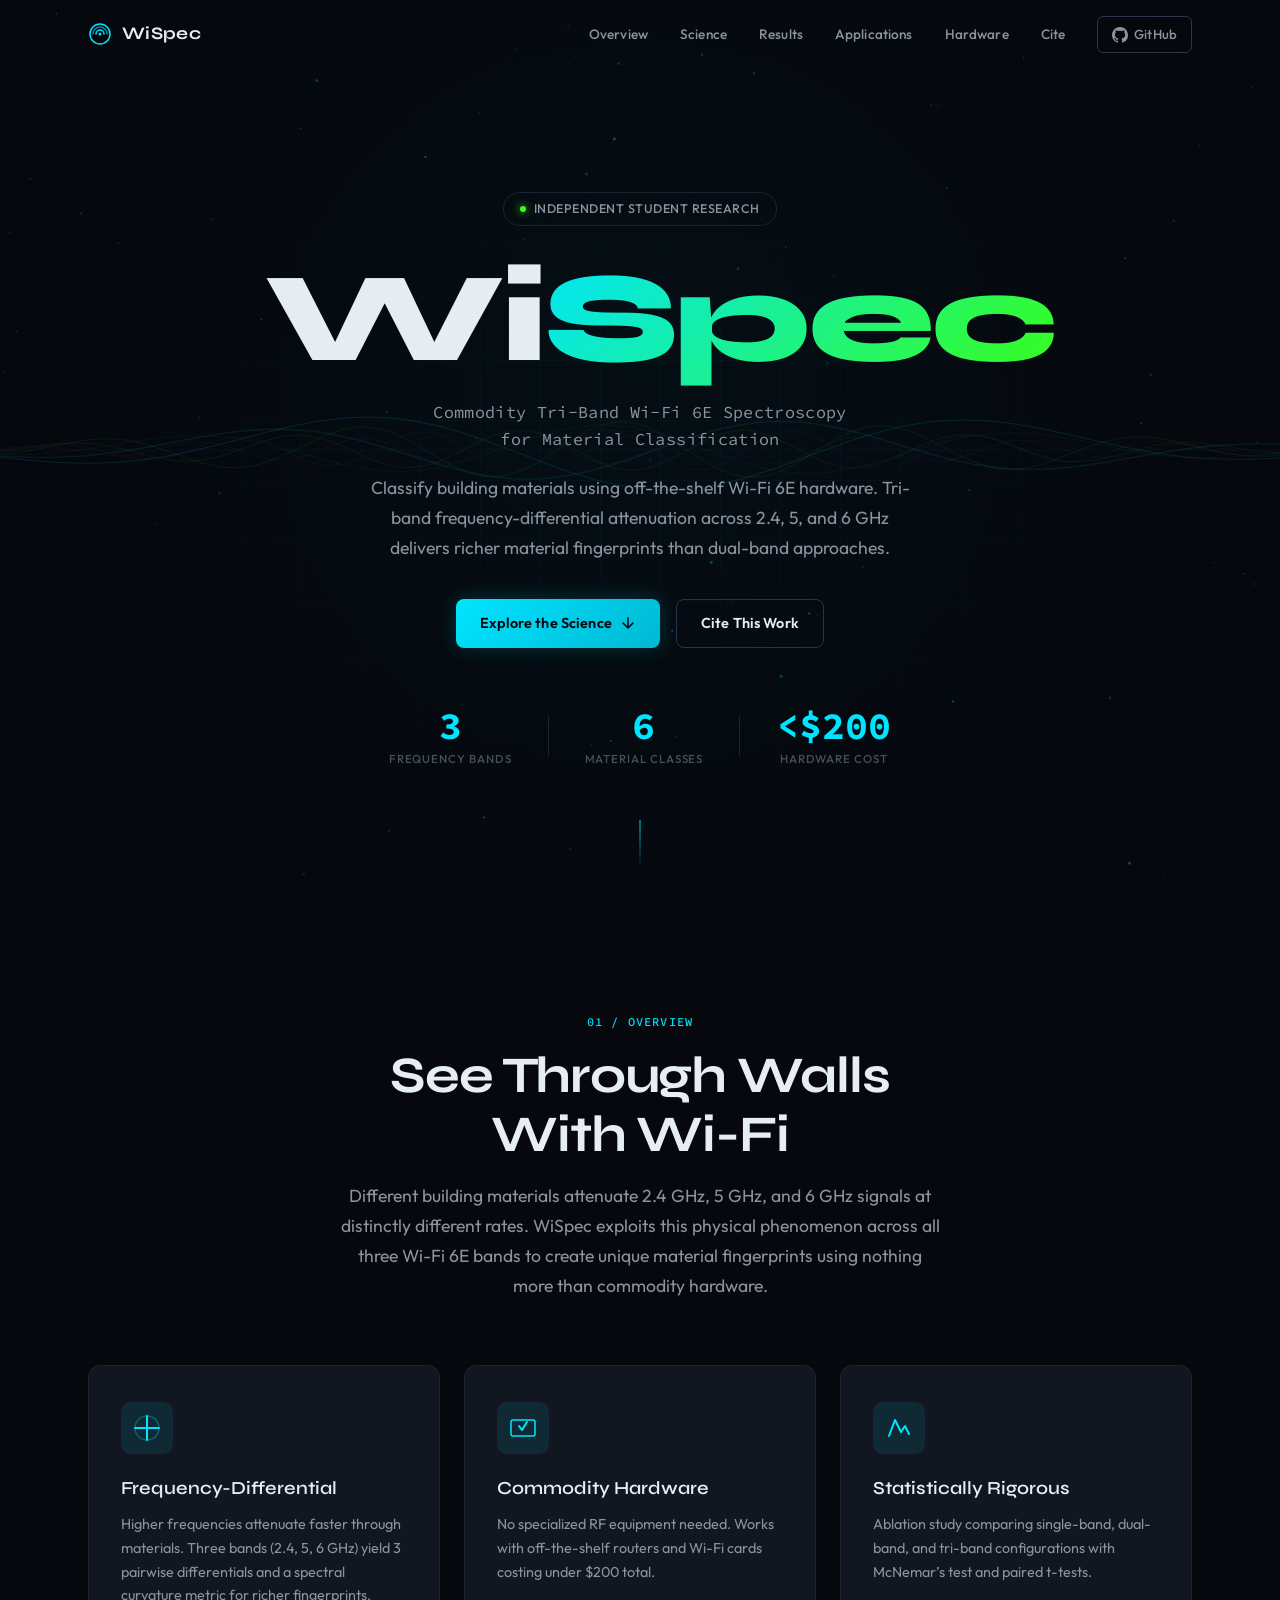
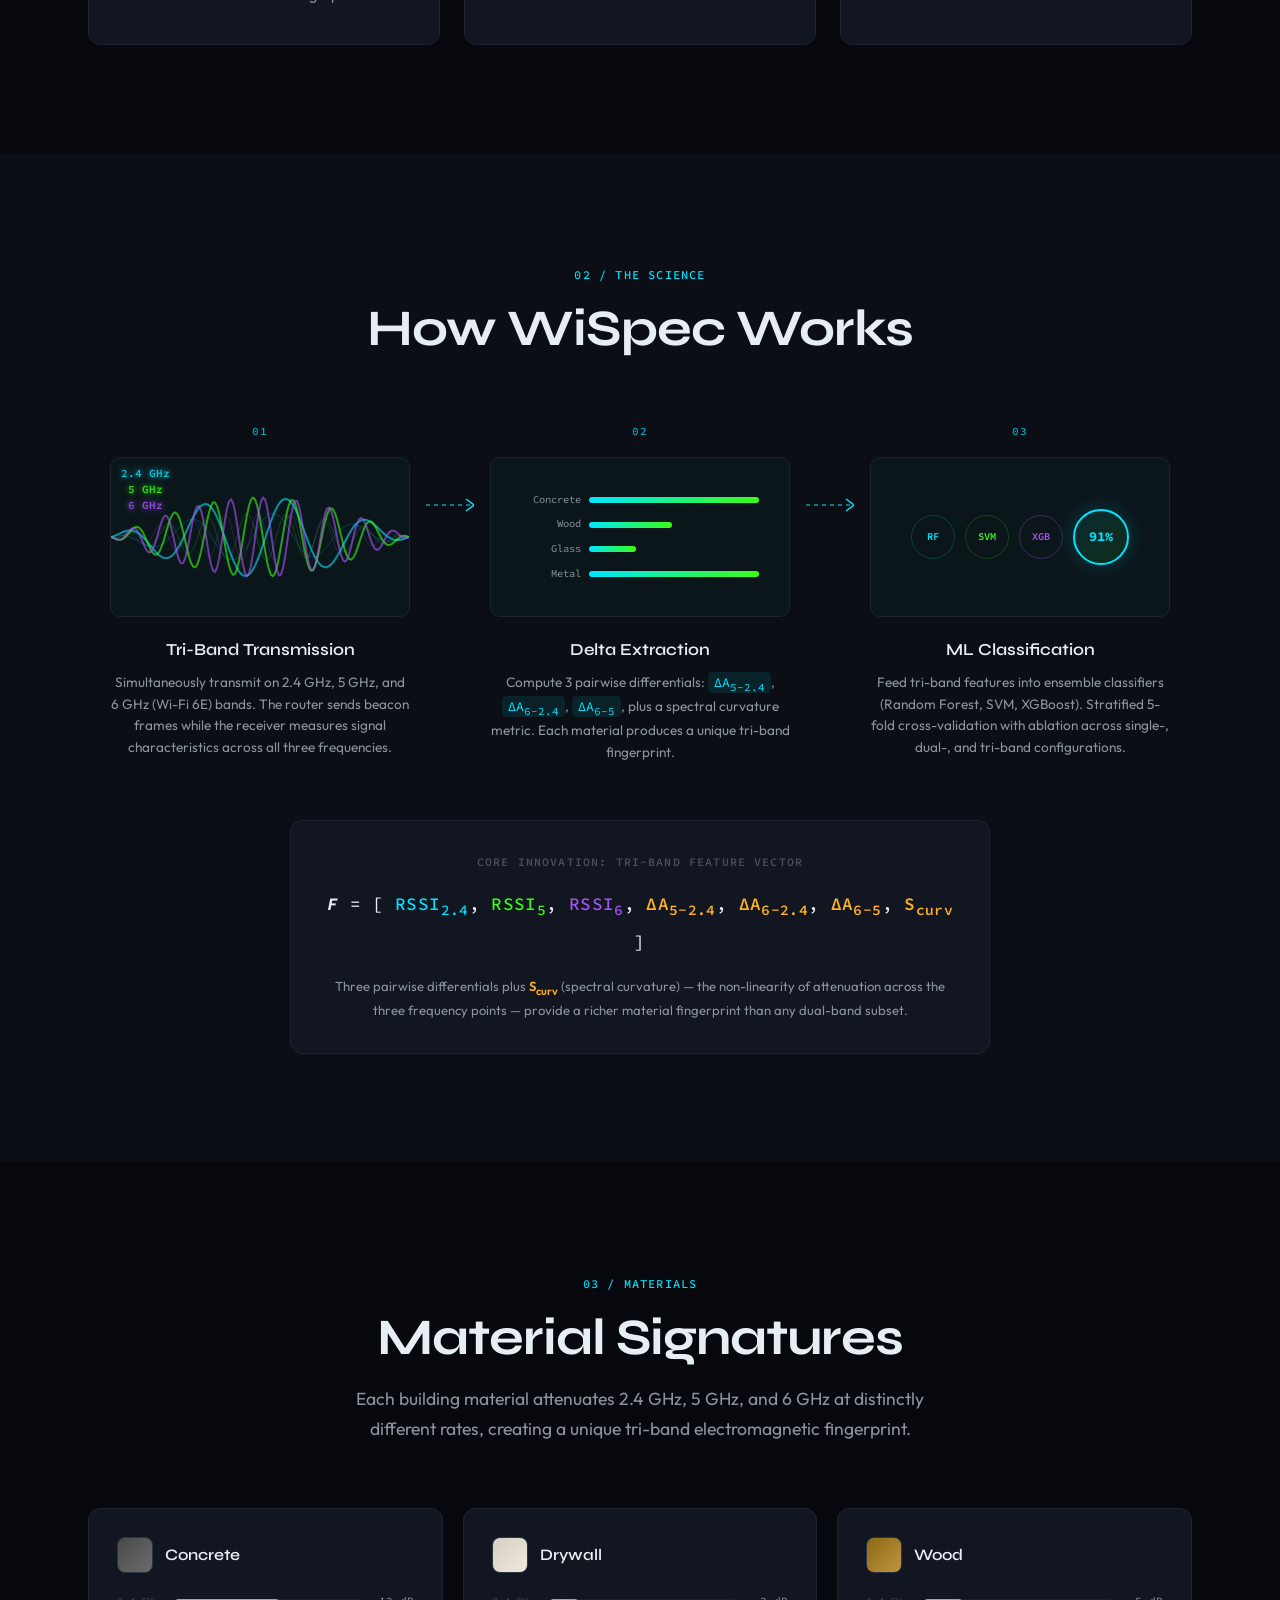
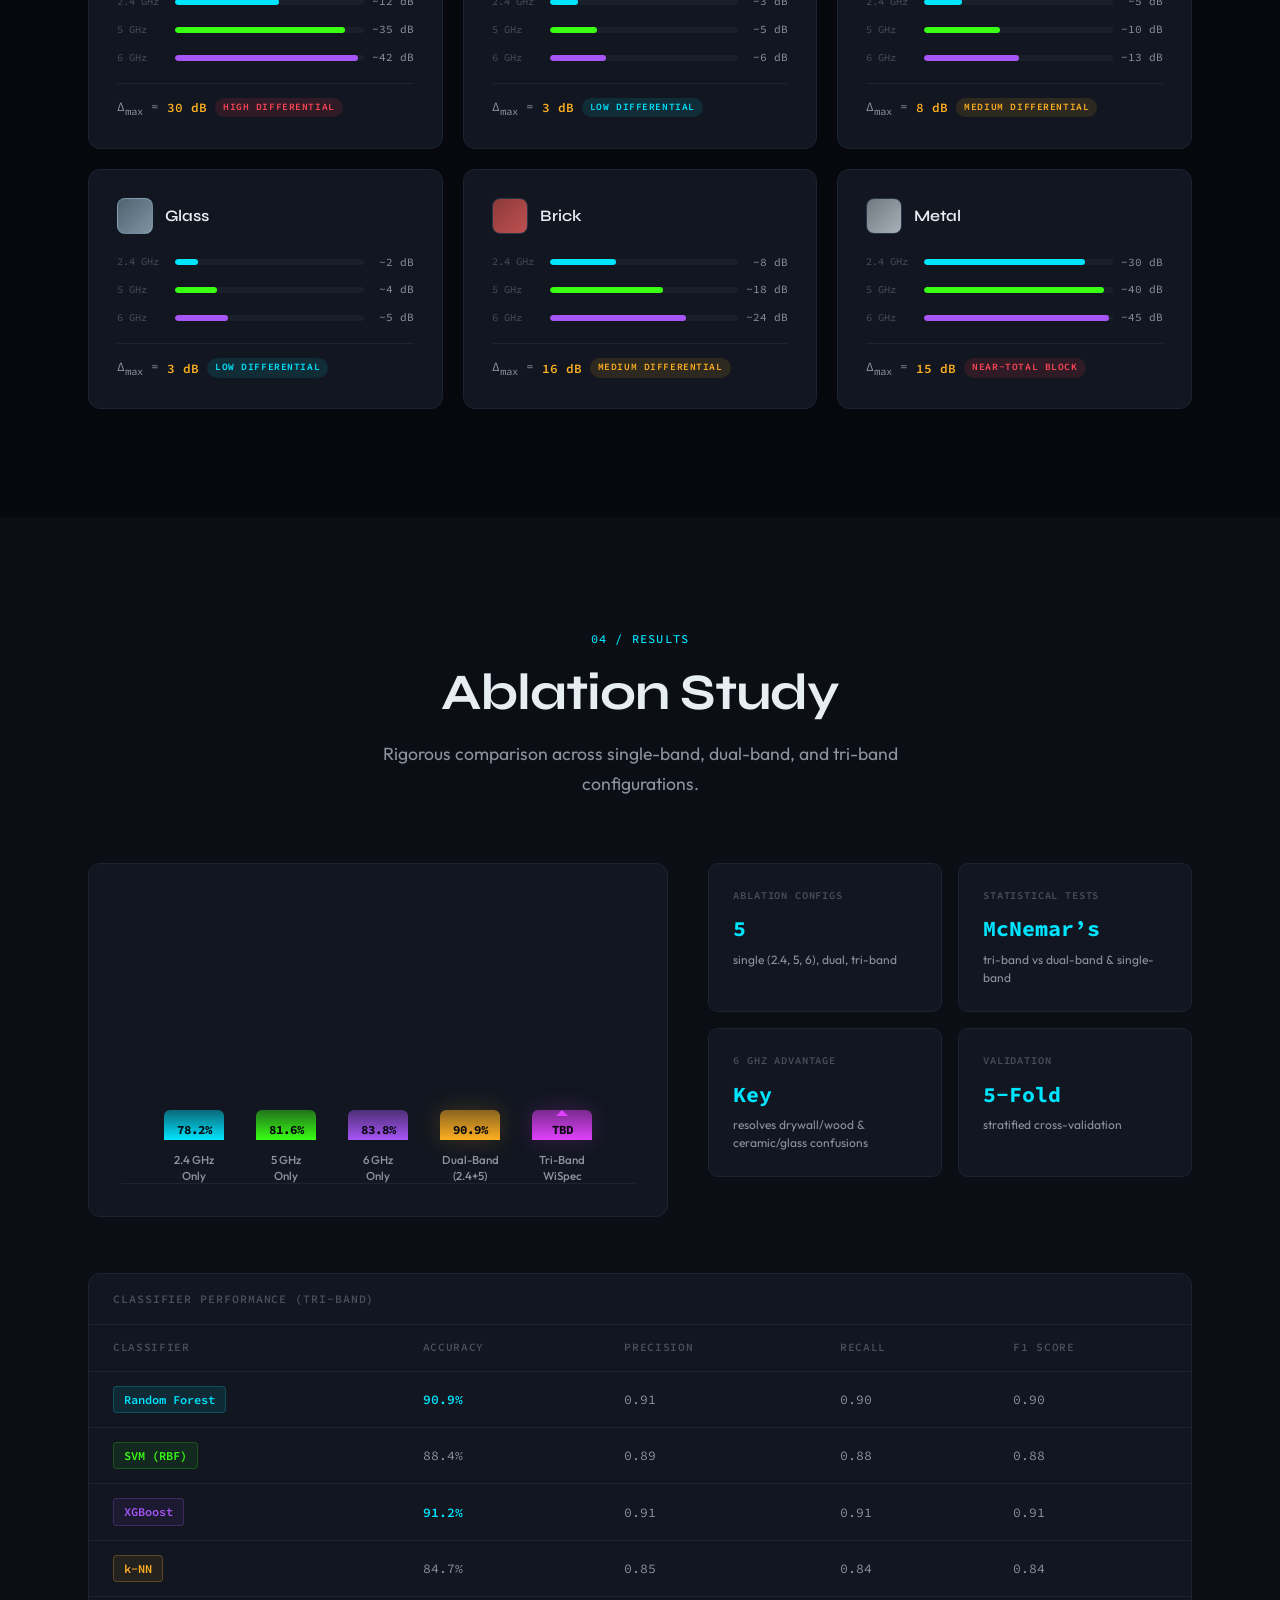
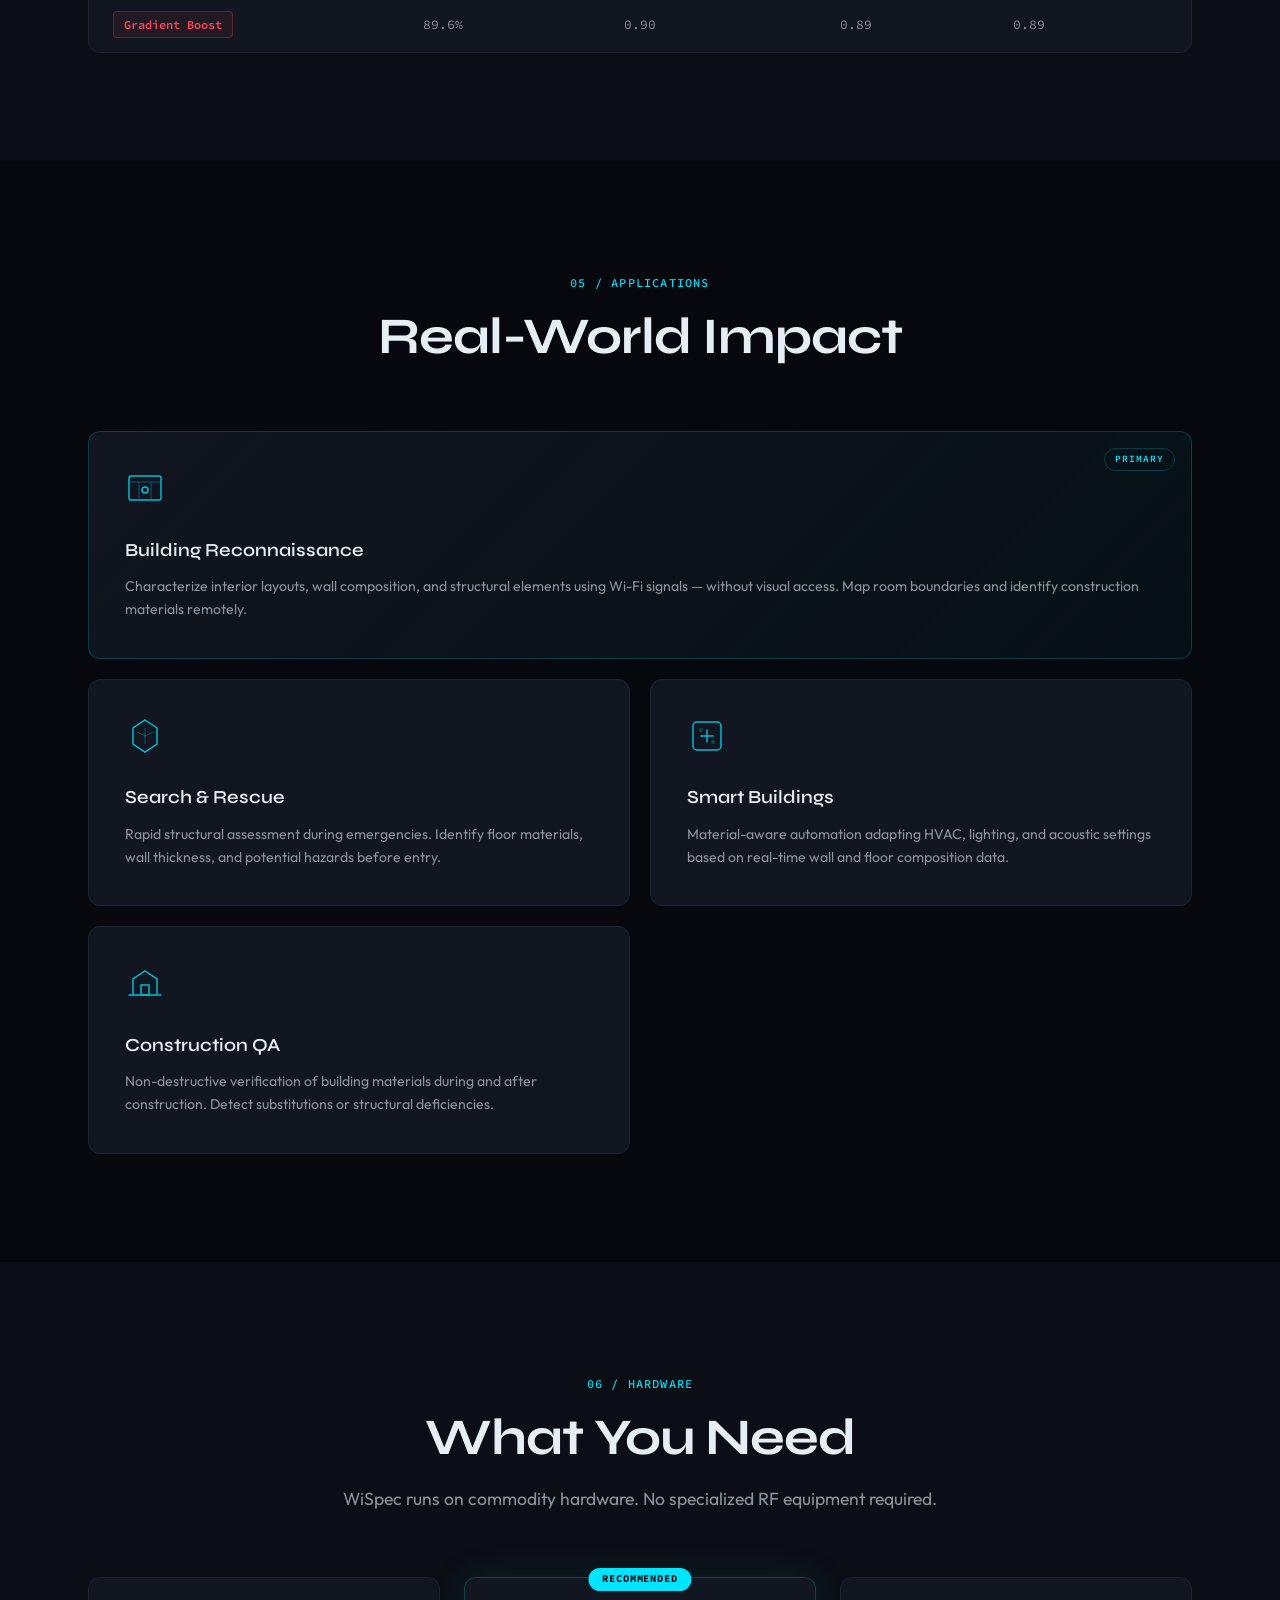
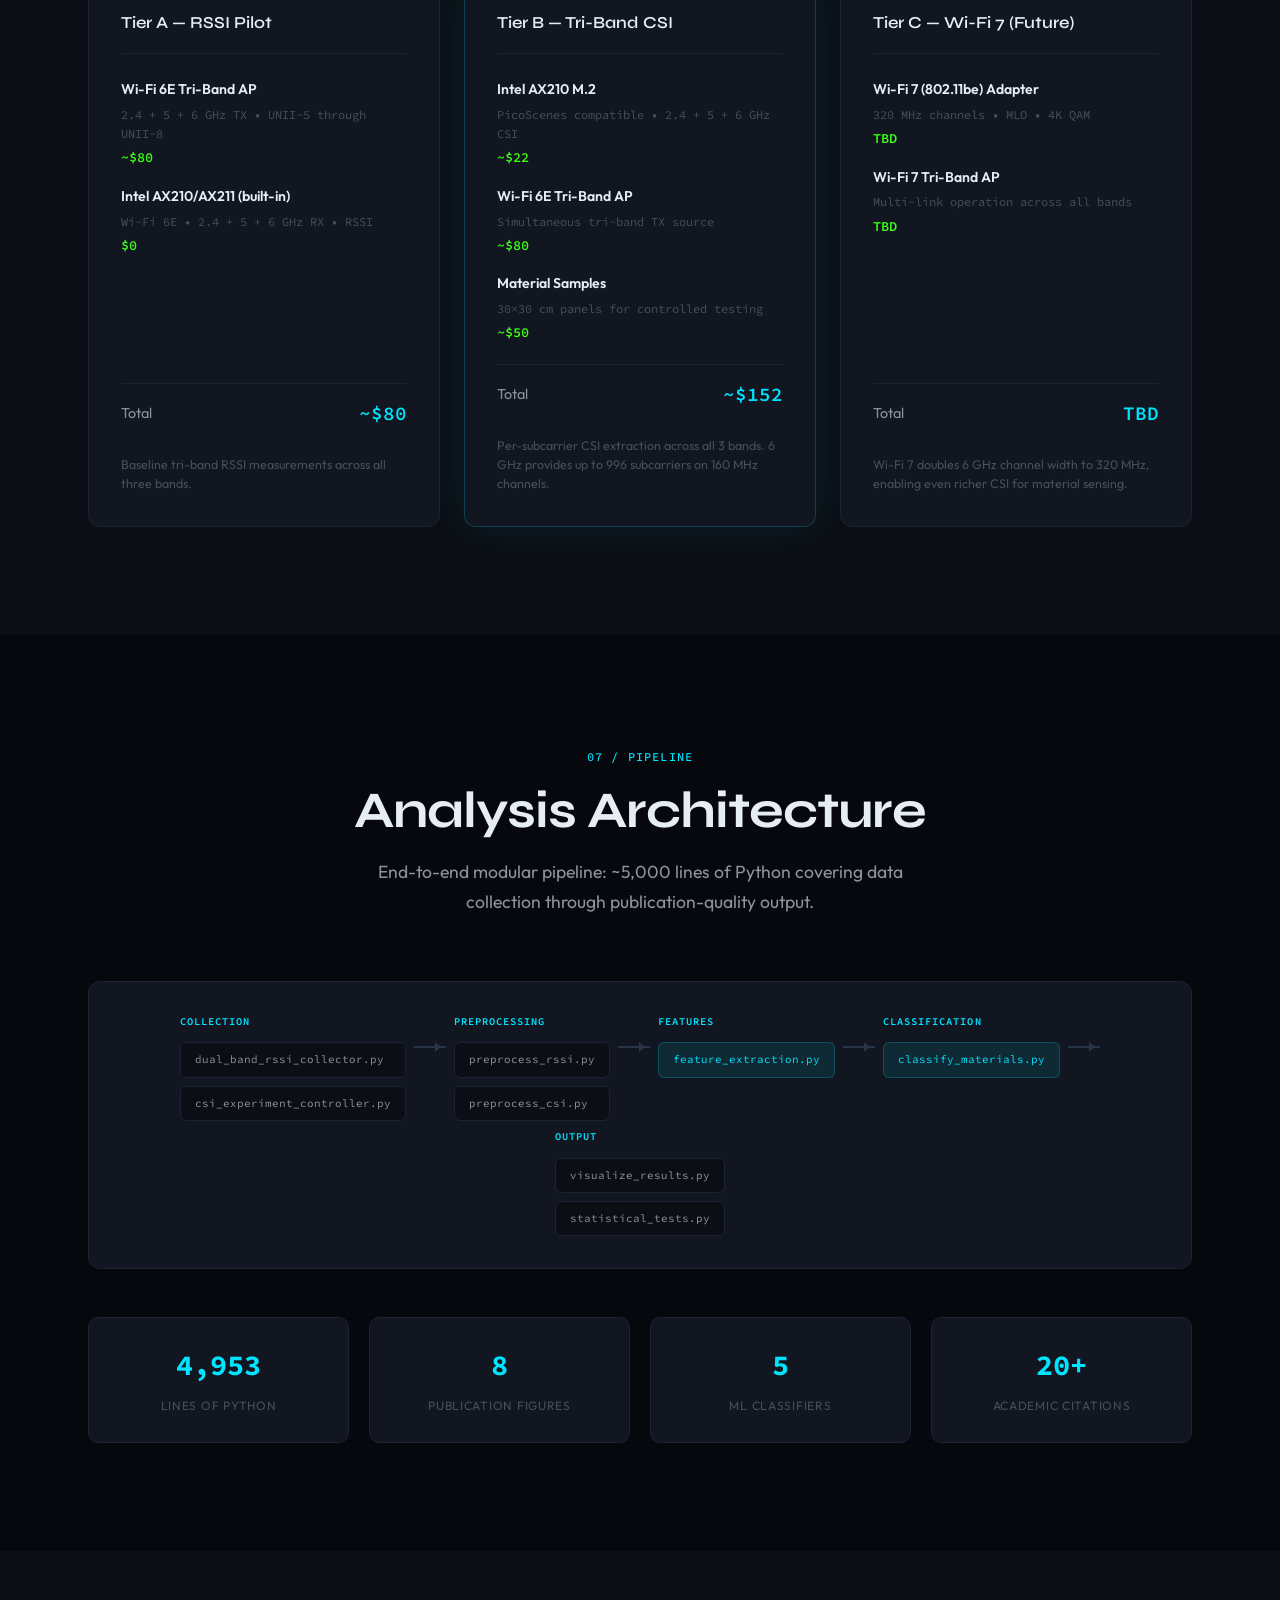
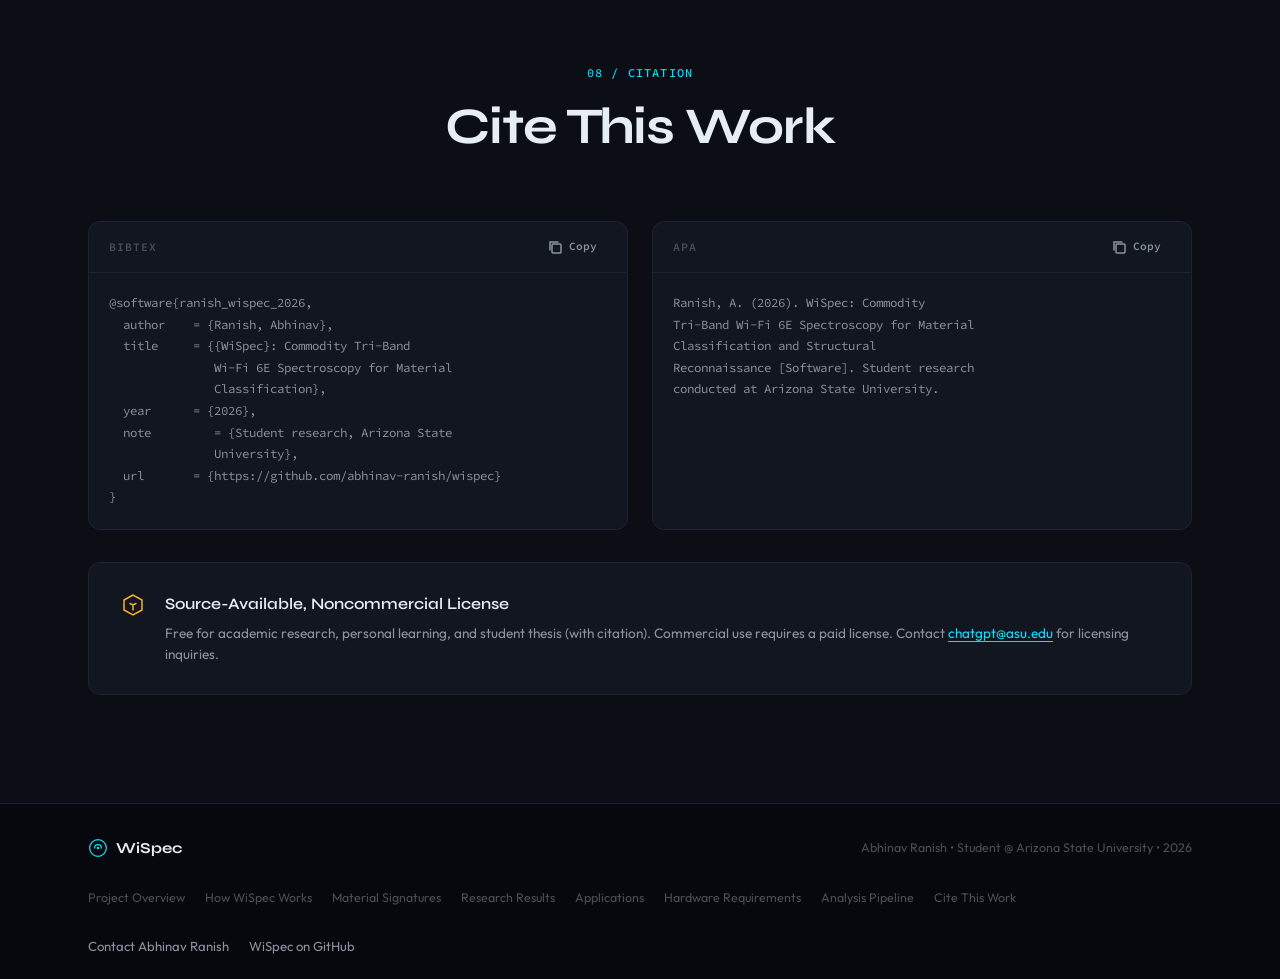
==== commit b86e0d42: "feat: improve SEO — add structured data, robots.txt, sitemap, and update OG image Add robots.txt and" ====
--- a/web/index.html
+++ b/web/index.html
@@ -3,10 +3,15 @@
 <head>
   <meta charset="UTF-8">
   <meta name="viewport" content="width=device-width, initial-scale=1.0">
-  <title>WiSpec — Commodity Tri-Band Wi-Fi Spectroscopy</title>
-  <meta name="description" content="WiSpec uses commodity tri-band Wi-Fi 6E hardware (2.4, 5, and 6 GHz) to classify building materials through frequency-differential attenuation.">
+  <title>WiSpec — Wi-Fi 6E Material Classification Using Tri-Band Spectroscopy</title>
+  <meta name="description" content="WiSpec classifies building materials (concrete, wood, glass, metal, brick, drywall) using commodity Wi-Fi 6E hardware across 2.4, 5, and 6 GHz bands. Open research by Abhinav Ranish at ASU.">
   <meta name="author" content="Abhinav Ranish">
   <meta name="theme-color" content="#06080d">
+  <meta name="keywords" content="Wi-Fi sensing, Wi-Fi 6E, material classification, CSI, RSSI, tri-band spectroscopy, building materials, wireless sensing, WiSpec, commodity hardware">
+  <meta name="robots" content="index, follow, max-image-preview:large, max-snippet:-1">
+
+  <!-- Canonical -->
+  <link rel="canonical" href="https://wispec.aranish.uk/">
 
   <!-- Favicon -->
   <link rel="icon" type="image/svg+xml" href="favicon.svg">
@@ -14,24 +19,91 @@
   <!-- OpenGraph -->
   <meta property="og:type" content="website">
   <meta property="og:url" content="https://wispec.aranish.uk/">
-  <meta property="og:title" content="WiSpec — Commodity Tri-Band Wi-Fi Spectroscopy">
-  <meta property="og:description" content="Classify building materials using off-the-shelf Wi-Fi 6E hardware. Tri-band frequency-differential attenuation across 2.4, 5, and 6 GHz bands.">
+  <meta property="og:title" content="WiSpec — Wi-Fi 6E Tri-Band Material Classification">
+  <meta property="og:description" content="Classify building materials using off-the-shelf Wi-Fi 6E hardware. Tri-band frequency-differential attenuation across 2.4, 5, and 6 GHz bands with 91% accuracy.">
   <meta property="og:image" content="https://wispec.aranish.uk/og-image.png">
   <meta property="og:image:width" content="1200">
   <meta property="og:image:height" content="630">
   <meta property="og:image:alt" content="WiSpec — Tri-band Wi-Fi 6E spectroscopy for material classification">
+  <meta property="og:site_name" content="WiSpec">
+  <meta property="og:locale" content="en_US">
 
   <!-- Twitter Card -->
   <meta name="twitter:card" content="summary_large_image">
-  <meta name="twitter:title" content="WiSpec — Commodity Tri-Band Wi-Fi Spectroscopy">
-  <meta name="twitter:description" content="Classify building materials using off-the-shelf Wi-Fi 6E hardware. Tri-band frequency-differential attenuation across 2.4, 5, and 6 GHz.">
+  <meta name="twitter:title" content="WiSpec — Wi-Fi 6E Tri-Band Material Classification">
+  <meta name="twitter:description" content="Classify building materials using off-the-shelf Wi-Fi 6E hardware. Tri-band frequency-differential attenuation across 2.4, 5, and 6 GHz bands with 91% accuracy.">
   <meta name="twitter:image" content="https://wispec.aranish.uk/og-image.png">
+  <meta name="twitter:image:alt" content="WiSpec — Tri-band Wi-Fi 6E spectroscopy for material classification">
 
   <link rel="preconnect" href="https://fonts.googleapis.com">
   <link rel="preconnect" href="https://fonts.gstatic.com" crossorigin>
   <link href="https://fonts.googleapis.com/css2?family=Syne:wght@400;500;600;700;800&family=Outfit:wght@300;400;500;600&family=Source+Code+Pro:wght@400;500;600;700&display=swap" rel="stylesheet">
 
   <link rel="stylesheet" href="styles.css">
+
+  <!-- Structured Data -->
+  <script type="application/ld+json">
+  {
+    "@context": "https://schema.org",
+    "@graph": [
+      {
+        "@type": "WebSite",
+        "@id": "https://wispec.aranish.uk/#website",
+        "url": "https://wispec.aranish.uk/",
+        "name": "WiSpec",
+        "description": "Commodity Tri-Band Wi-Fi 6E Spectroscopy for Material Classification",
+        "publisher": { "@id": "https://wispec.aranish.uk/#person" }
+      },
+      {
+        "@type": "WebPage",
+        "@id": "https://wispec.aranish.uk/#webpage",
+        "url": "https://wispec.aranish.uk/",
+        "name": "WiSpec — Wi-Fi 6E Material Classification Using Tri-Band Spectroscopy",
+        "description": "WiSpec classifies building materials (concrete, wood, glass, metal, brick, drywall) using commodity Wi-Fi 6E hardware across 2.4, 5, and 6 GHz bands.",
+        "isPartOf": { "@id": "https://wispec.aranish.uk/#website" },
+        "about": { "@id": "https://wispec.aranish.uk/#software" },
+        "author": { "@id": "https://wispec.aranish.uk/#person" }
+      },
+      {
+        "@type": "Person",
+        "@id": "https://wispec.aranish.uk/#person",
+        "name": "Abhinav Ranish",
+        "url": "https://wispec.aranish.uk/",
+        "affiliation": {
+          "@type": "CollegeOrUniversity",
+          "name": "Arizona State University"
+        },
+        "sameAs": [
+          "https://github.com/abhinav-ranish"
+        ]
+      },
+      {
+        "@type": "SoftwareSourceCode",
+        "@id": "https://wispec.aranish.uk/#software",
+        "name": "WiSpec",
+        "description": "Commodity tri-band Wi-Fi 6E spectroscopy system for classifying building materials through frequency-differential attenuation across 2.4, 5, and 6 GHz bands.",
+        "author": { "@id": "https://wispec.aranish.uk/#person" },
+        "programmingLanguage": "Python",
+        "codeRepository": "https://github.com/abhinav-ranish/wispec",
+        "applicationCategory": "Scientific Research",
+        "keywords": ["Wi-Fi sensing", "material classification", "Wi-Fi 6E", "CSI", "RSSI", "tri-band spectroscopy"]
+      },
+      {
+        "@type": "ScholarlyArticle",
+        "@id": "https://wispec.aranish.uk/#article",
+        "headline": "WiSpec: Commodity Tri-Band Wi-Fi 6E Spectroscopy for Material Classification",
+        "author": { "@id": "https://wispec.aranish.uk/#person" },
+        "datePublished": "2026",
+        "description": "Ablation study comparing single-band, dual-band, and tri-band Wi-Fi configurations for building material classification using frequency-differential attenuation.",
+        "about": ["Wi-Fi sensing", "material classification", "Wi-Fi 6E", "machine learning"],
+        "sourceOrganization": {
+          "@type": "CollegeOrUniversity",
+          "name": "Arizona State University"
+        }
+      }
+    ]
+  }
+  </script>
 </head>
 <body>
   <!-- Scan line overlay -->
@@ -58,7 +130,7 @@
         <a href="#applications">Applications</a>
         <a href="#hardware">Hardware</a>
         <a href="#cite">Cite</a>
-        <a href="https://github.com" class="nav-btn" target="_blank" rel="noopener">
+        <a href="https://github.com/abhinav-ranish/wispec" class="nav-btn" target="_blank" rel="noopener">
           <svg width="16" height="16" viewBox="0 0 16 16" fill="currentColor"><path d="M8 0C3.58 0 0 3.58 0 8c0 3.54 2.29 6.53 5.47 7.59.4.07.55-.17.55-.38 0-.19-.01-.82-.01-1.49-2.01.37-2.53-.49-2.69-.94-.09-.23-.48-.94-.82-1.13-.28-.15-.68-.52-.01-.53.63-.01 1.08.58 1.23.82.72 1.21 1.87.87 2.33.66.07-.52.28-.87.51-1.07-1.78-.2-3.64-.89-3.64-3.95 0-.87.31-1.59.82-2.15-.08-.2-.36-1.02.08-2.12 0 0 .67-.21 2.2.82.64-.18 1.32-.27 2-.27.68 0 1.36.09 2 .27 1.53-1.04 2.2-.82 2.2-.82.44 1.1.16 1.92.08 2.12.51.56.82 1.27.82 2.15 0 3.07-1.87 3.75-3.65 3.95.29.25.54.73.54 1.48 0 1.07-.01 1.93-.01 2.2 0 .21.15.46.55.38A8.013 8.013 0 0016 8c0-4.42-3.58-8-8-8z"/></svg>
           GitHub
         </a>
@@ -69,6 +141,7 @@
     </div>
   </nav>
 
+  <main>
   <!-- Hero -->
   <section class="hero" id="hero">
     <canvas id="heroCanvas" class="hero-canvas"></canvas>
@@ -799,7 +872,7 @@
   year      = {2026},
   note         = {Student research, Arizona State
                University},
-  url       = {https://github.com/aranish/wispec}
+  url       = {https://github.com/abhinav-ranish/wispec}
 }</code></pre>
         </div>
 
@@ -830,6 +903,8 @@
       </div>
     </div>
   </section>
+
+  </main>
 
   <!-- Footer -->
   <footer class="footer">
@@ -846,9 +921,19 @@
           <span>WiSpec</span>
         </div>
         <p class="footer-copy">Abhinav Ranish &bull; Student @ Arizona State University &bull; 2026</p>
+        <nav class="footer-nav" aria-label="Footer navigation">
+          <a href="#overview">Project Overview</a>
+          <a href="#science">How WiSpec Works</a>
+          <a href="#materials">Material Signatures</a>
+          <a href="#results">Research Results</a>
+          <a href="#applications">Applications</a>
+          <a href="#hardware">Hardware Requirements</a>
+          <a href="#pipeline">Analysis Pipeline</a>
+          <a href="#cite">Cite This Work</a>
+        </nav>
         <div class="footer-links">
-          <a href="mailto:chatgpt@asu.edu">Contact</a>
-          <a href="https://github.com" target="_blank" rel="noopener">GitHub</a>
+          <a href="mailto:chatgpt@asu.edu">Contact Abhinav Ranish</a>
+          <a href="https://github.com/abhinav-ranish/wispec" target="_blank" rel="noopener">WiSpec on GitHub</a>
         </div>
       </div>
     </div>
--- a/web/styles.css
+++ b/web/styles.css
@@ -1490,6 +1490,24 @@
   color: var(--cyan);
 }
 
+.footer-nav {
+  display: flex;
+  flex-wrap: wrap;
+  justify-content: center;
+  gap: 12px 20px;
+  margin: 12px 0;
+}
+
+.footer-nav a {
+  font-size: 0.78rem;
+  color: var(--text-muted);
+  transition: color 0.2s;
+}
+
+.footer-nav a:hover {
+  color: var(--cyan);
+}
+
 /* ── Animations ── */
 @keyframes fadeInUp {
   from {
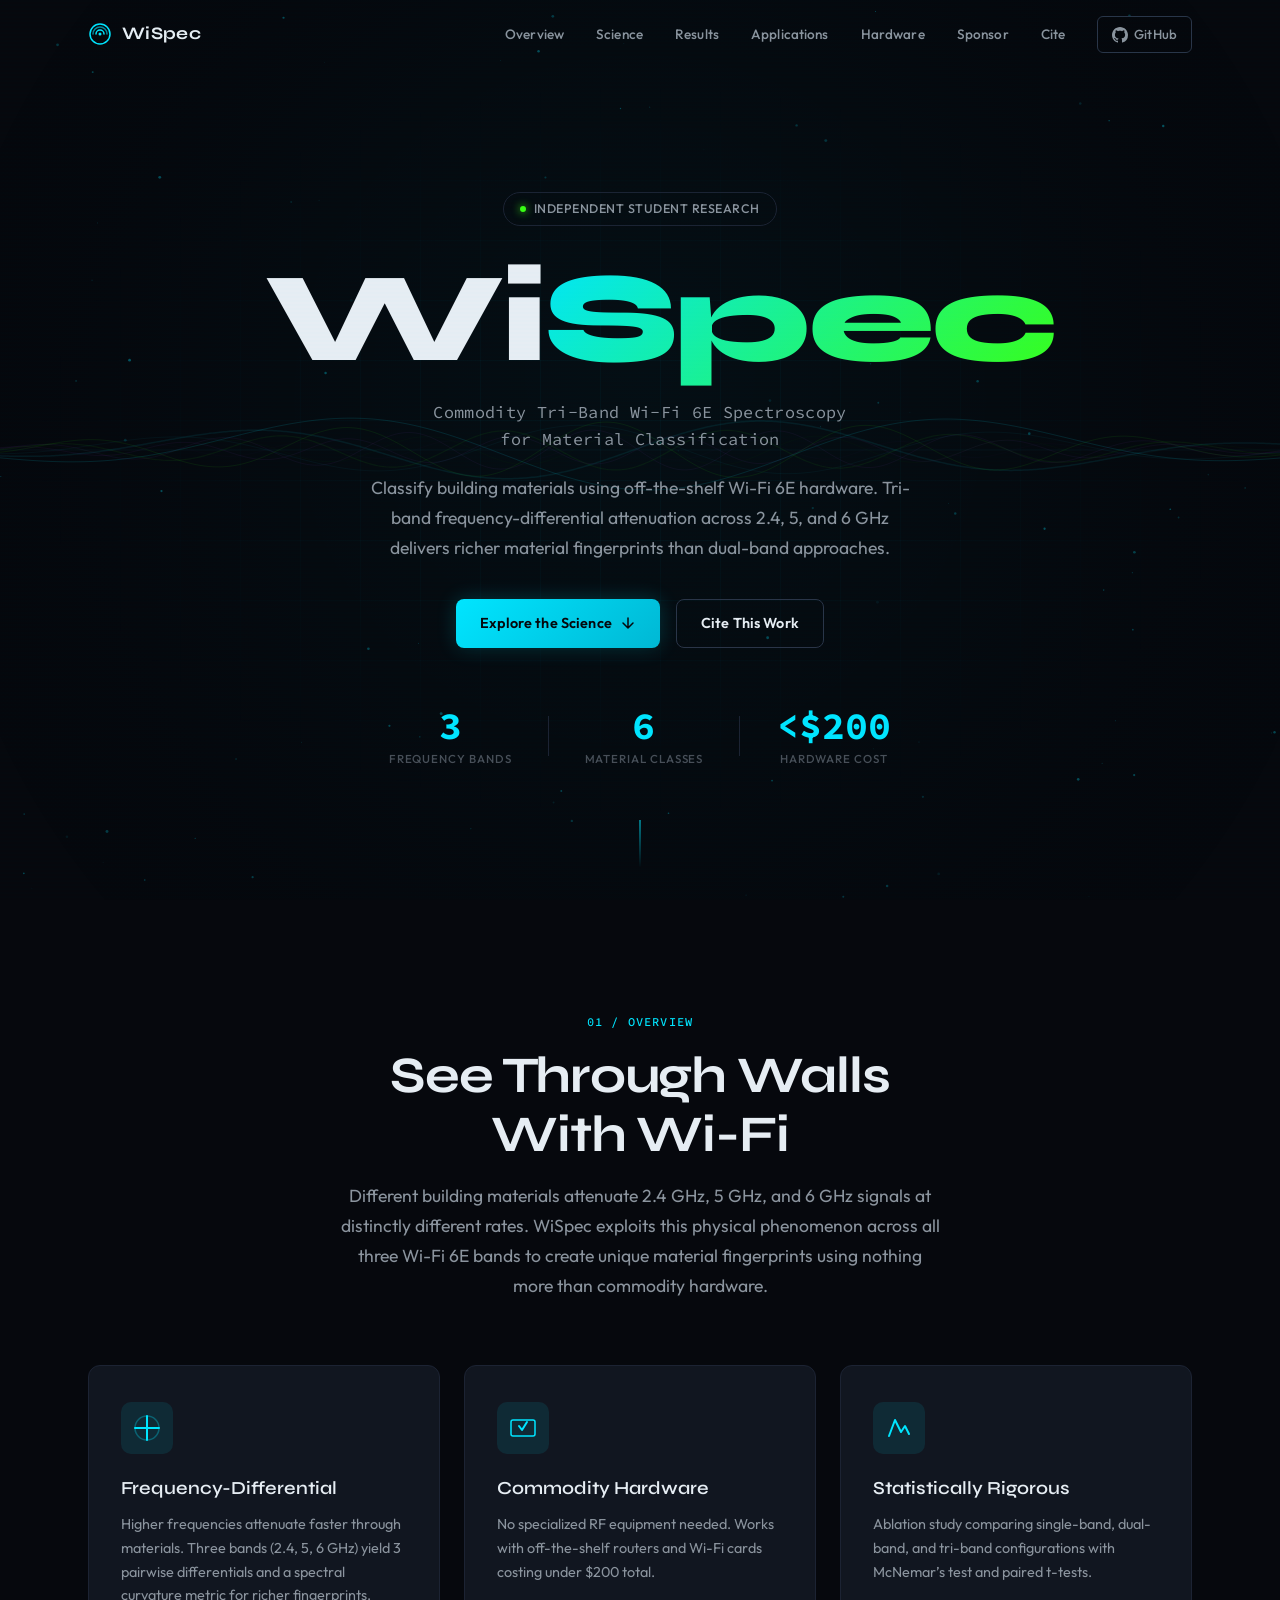
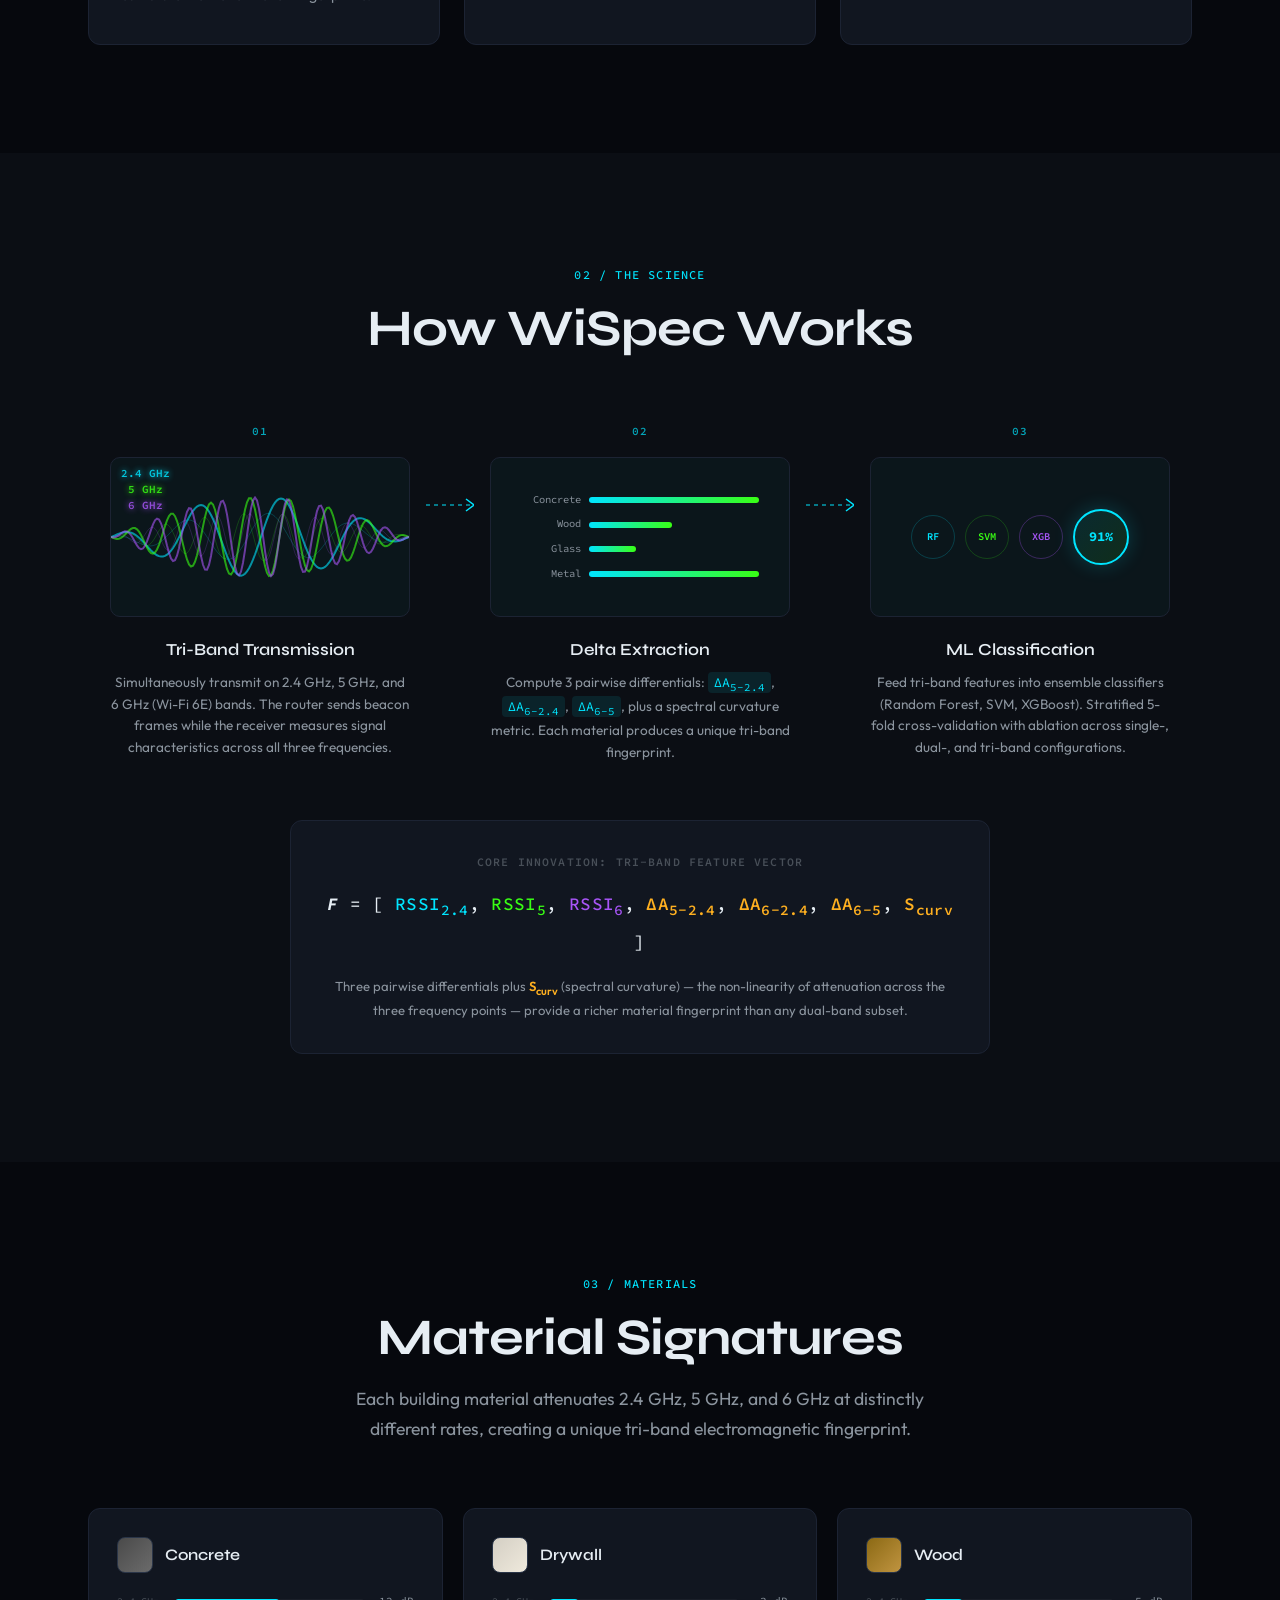
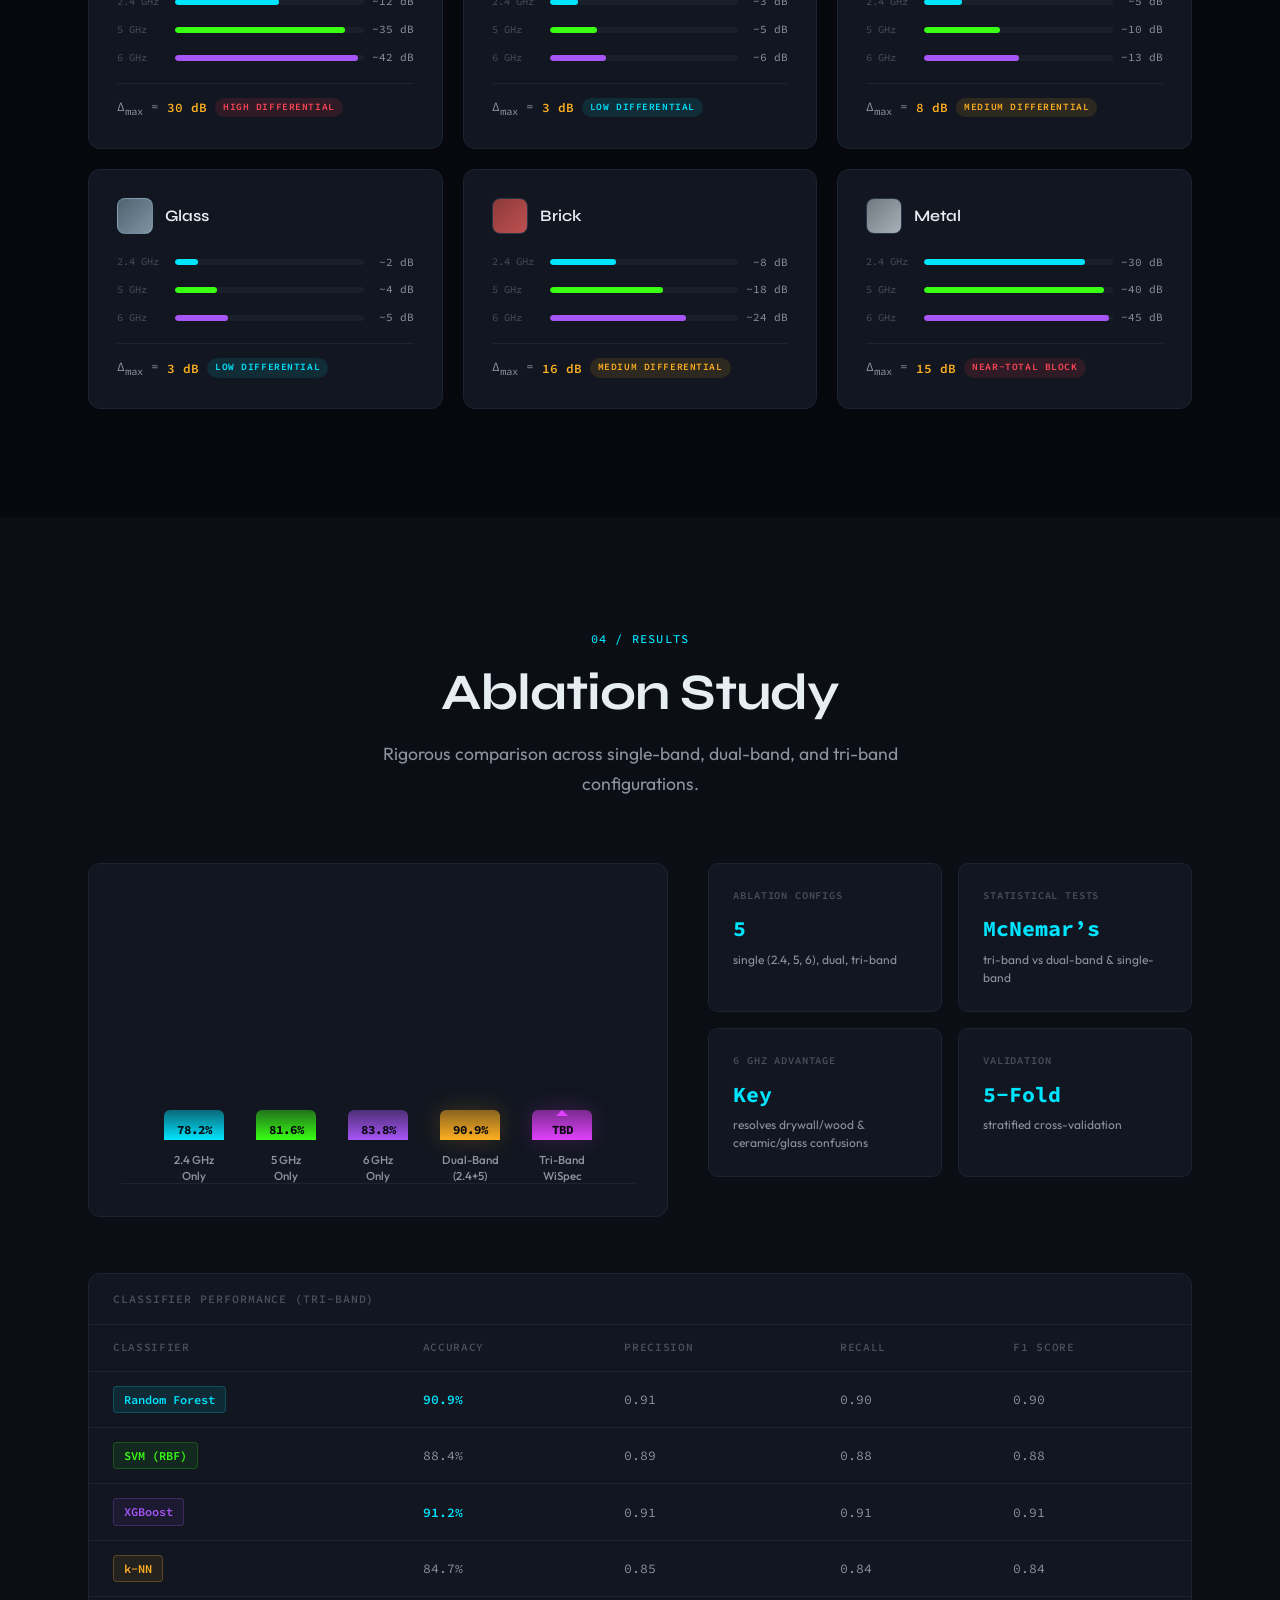
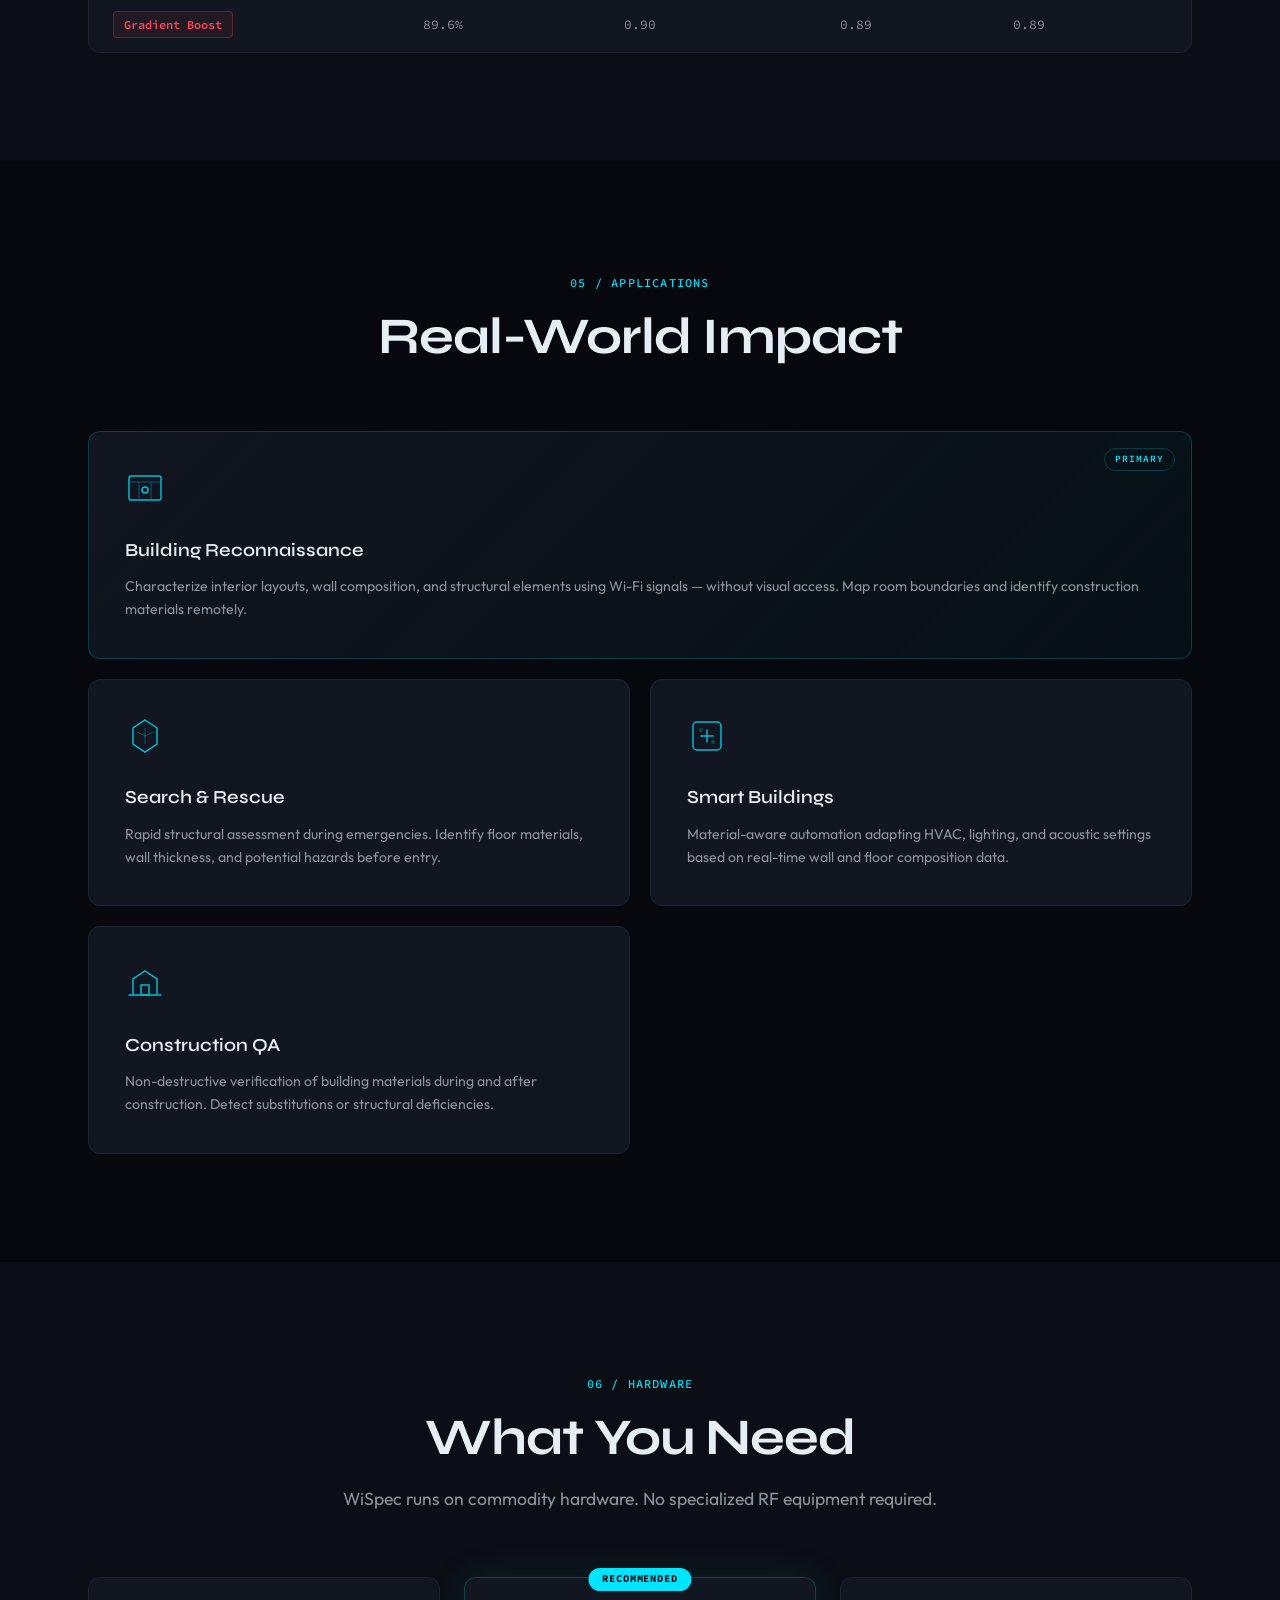
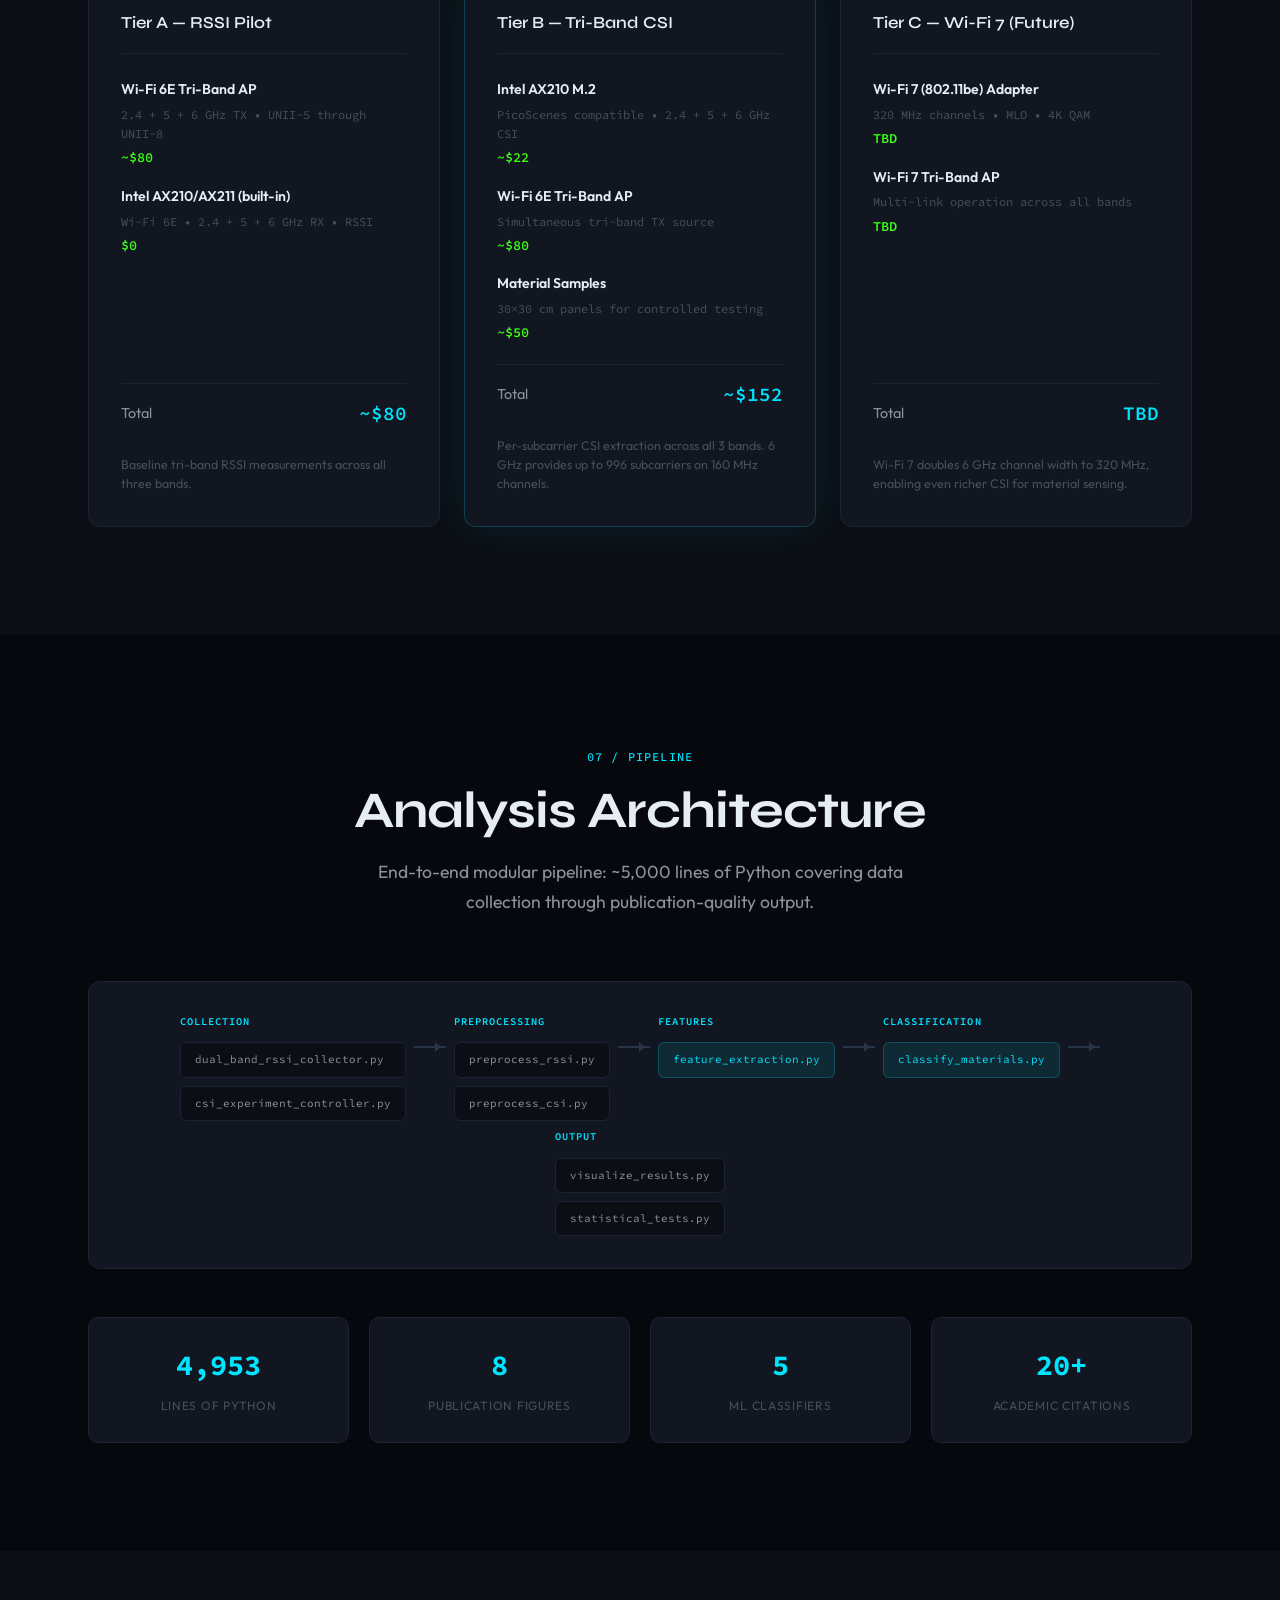
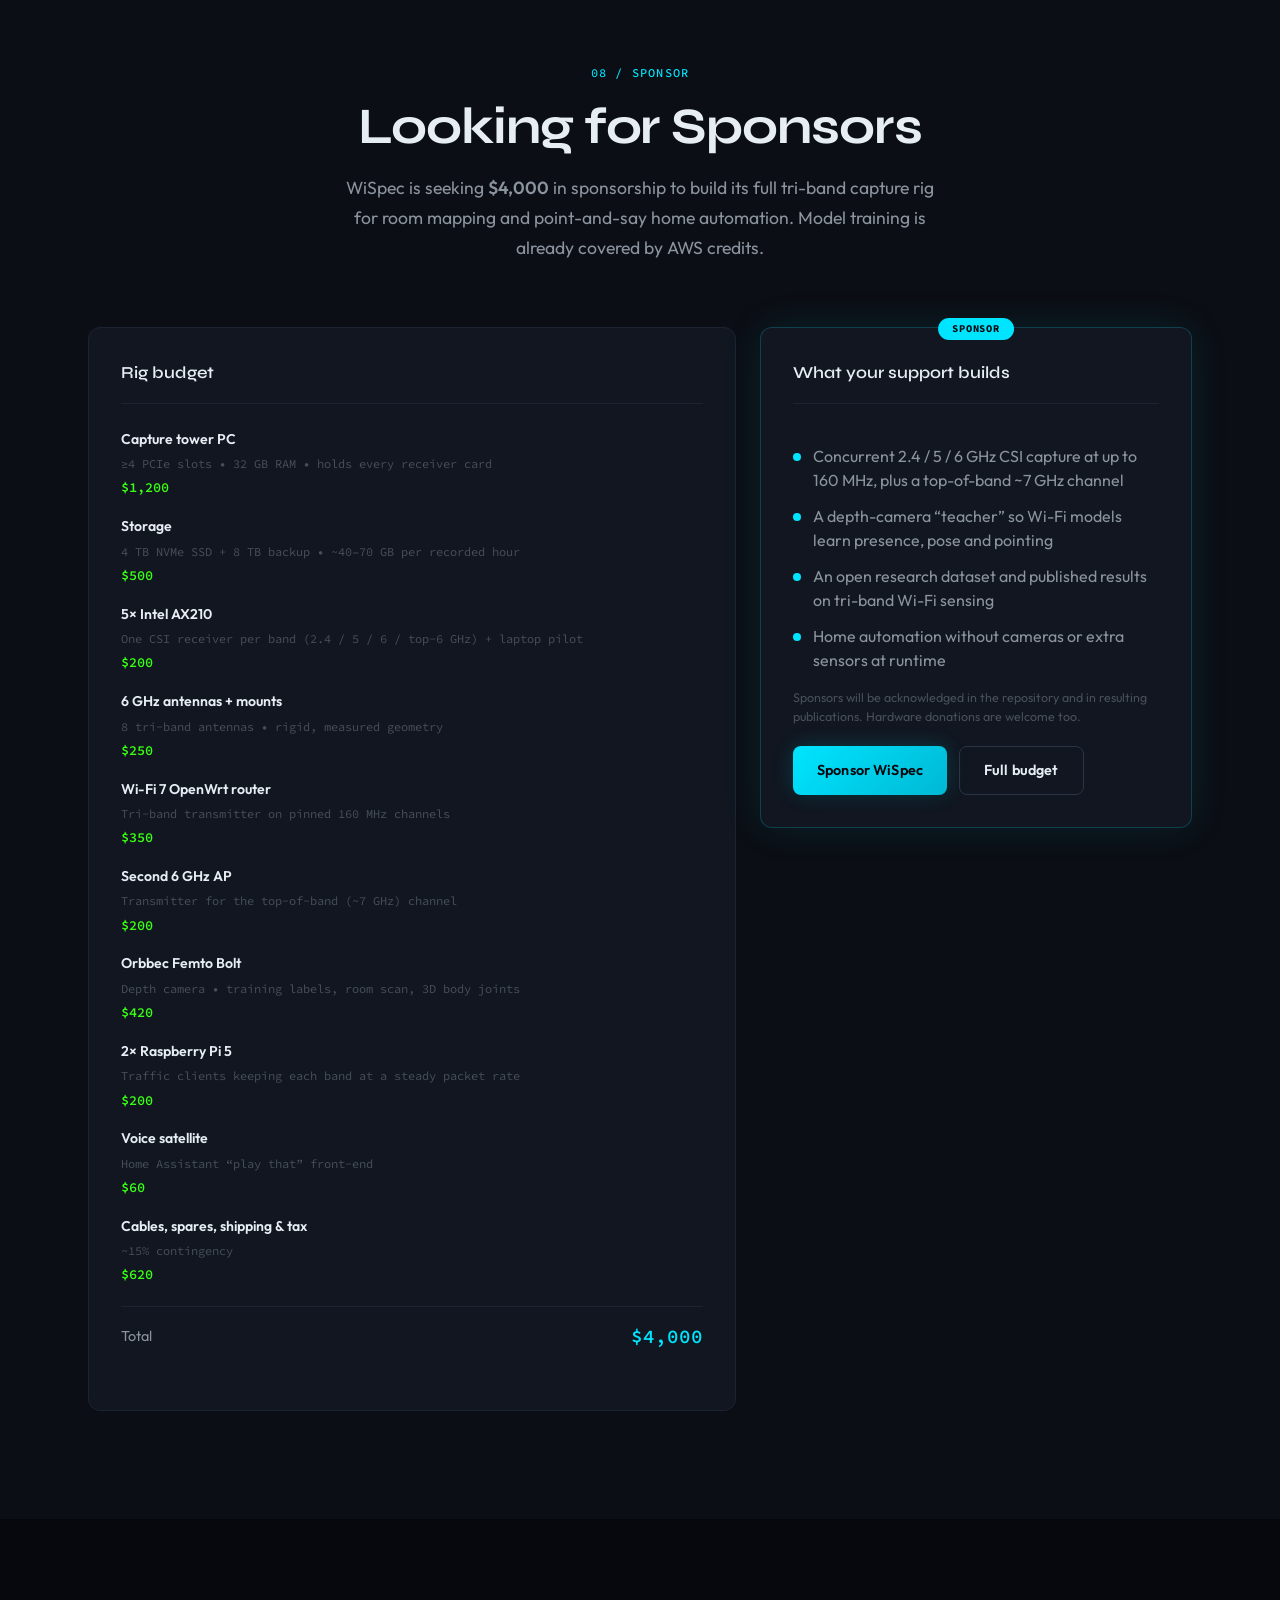
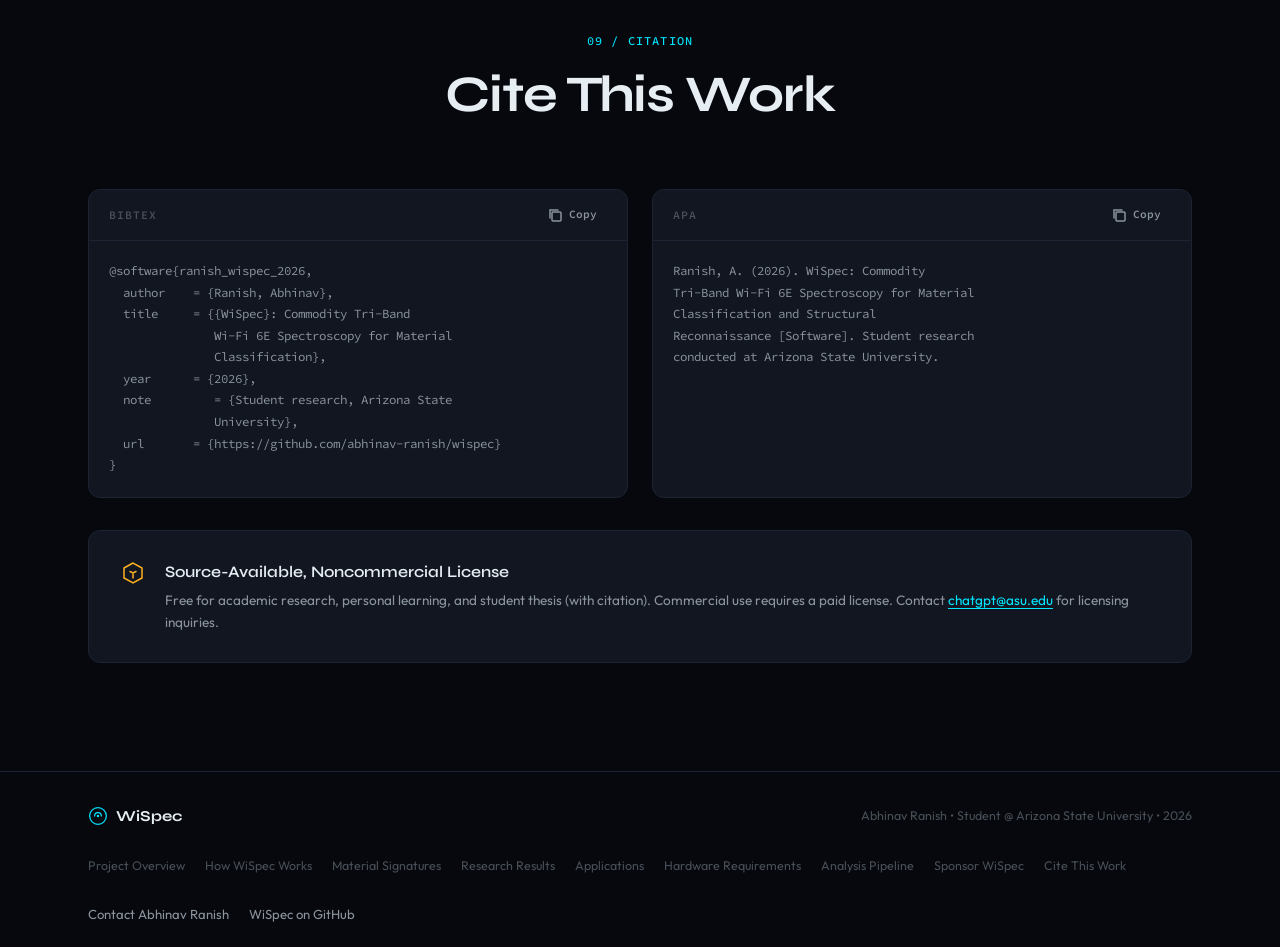
==== commit 0067185b: "Add sponsorship section to the website New #sponsor section with the itemized $4,000 rig budget and " ====
--- a/web/index.html
+++ b/web/index.html
@@ -129,6 +129,7 @@
         <a href="#results">Results</a>
         <a href="#applications">Applications</a>
         <a href="#hardware">Hardware</a>
+        <a href="#sponsor">Sponsor</a>
         <a href="#cite">Cite</a>
         <a href="https://github.com/abhinav-ranish/wispec" class="nav-btn" target="_blank" rel="noopener">
           <svg width="16" height="16" viewBox="0 0 16 16" fill="currentColor"><path d="M8 0C3.58 0 0 3.58 0 8c0 3.54 2.29 6.53 5.47 7.59.4.07.55-.17.55-.38 0-.19-.01-.82-.01-1.49-2.01.37-2.53-.49-2.69-.94-.09-.23-.48-.94-.82-1.13-.28-.15-.68-.52-.01-.53.63-.01 1.08.58 1.23.82.72 1.21 1.87.87 2.33.66.07-.52.28-.87.51-1.07-1.78-.2-3.64-.89-3.64-3.95 0-.87.31-1.59.82-2.15-.08-.2-.36-1.02.08-2.12 0 0 .67-.21 2.2.82.64-.18 1.32-.27 2-.27.68 0 1.36.09 2 .27 1.53-1.04 2.2-.82 2.2-.82.44 1.1.16 1.92.08 2.12.51.56.82 1.27.82 2.15 0 3.07-1.87 3.75-3.65 3.95.29.25.54.73.54 1.48 0 1.07-.01 1.93-.01 2.2 0 .21.15.46.55.38A8.013 8.013 0 0016 8c0-4.42-3.58-8-8-8z"/></svg>
@@ -847,11 +848,100 @@
     </div>
   </section>
 
-  <!-- Cite -->
-  <section class="section section-dark" id="cite">
+  <!-- Sponsor -->
+  <section class="section section-dark" id="sponsor">
     <div class="container">
       <div class="section-header">
-        <span class="section-tag">08 / Citation</span>
+        <span class="section-tag">08 / Sponsor</span>
+        <h2 class="section-title">Looking for Sponsors</h2>
+        <p class="section-desc">WiSpec is seeking <strong>$4,000</strong> in sponsorship to build its full tri-band capture rig for room mapping and point-and-say home automation. Model training is already covered by AWS credits.</p>
+      </div>
+
+      <div class="sponsor-grid">
+        <div class="hw-card reveal" data-delay="0">
+          <div class="hw-card-tier">Rig budget</div>
+          <div class="hw-card-items">
+            <div class="hw-item">
+              <div class="hw-item-name">Capture tower PC</div>
+              <div class="hw-item-detail">&ge;4 PCIe slots &bull; 32 GB RAM &bull; holds every receiver card</div>
+              <div class="hw-item-price">$1,200</div>
+            </div>
+            <div class="hw-item">
+              <div class="hw-item-name">Storage</div>
+              <div class="hw-item-detail">4 TB NVMe SSD + 8 TB backup &bull; ~40&ndash;70 GB per recorded hour</div>
+              <div class="hw-item-price">$500</div>
+            </div>
+            <div class="hw-item">
+              <div class="hw-item-name">5&times; Intel AX210</div>
+              <div class="hw-item-detail">One CSI receiver per band (2.4 / 5 / 6 / top-6 GHz) + laptop pilot</div>
+              <div class="hw-item-price">$200</div>
+            </div>
+            <div class="hw-item">
+              <div class="hw-item-name">6 GHz antennas + mounts</div>
+              <div class="hw-item-detail">8 tri-band antennas &bull; rigid, measured geometry</div>
+              <div class="hw-item-price">$250</div>
+            </div>
+            <div class="hw-item">
+              <div class="hw-item-name">Wi-Fi 7 OpenWrt router</div>
+              <div class="hw-item-detail">Tri-band transmitter on pinned 160 MHz channels</div>
+              <div class="hw-item-price">$350</div>
+            </div>
+            <div class="hw-item">
+              <div class="hw-item-name">Second 6 GHz AP</div>
+              <div class="hw-item-detail">Transmitter for the top-of-band (~7 GHz) channel</div>
+              <div class="hw-item-price">$200</div>
+            </div>
+            <div class="hw-item">
+              <div class="hw-item-name">Orbbec Femto Bolt</div>
+              <div class="hw-item-detail">Depth camera &bull; training labels, room scan, 3D body joints</div>
+              <div class="hw-item-price">$420</div>
+            </div>
+            <div class="hw-item">
+              <div class="hw-item-name">2&times; Raspberry Pi 5</div>
+              <div class="hw-item-detail">Traffic clients keeping each band at a steady packet rate</div>
+              <div class="hw-item-price">$200</div>
+            </div>
+            <div class="hw-item">
+              <div class="hw-item-name">Voice satellite</div>
+              <div class="hw-item-detail">Home Assistant &ldquo;play that&rdquo; front-end</div>
+              <div class="hw-item-price">$60</div>
+            </div>
+            <div class="hw-item">
+              <div class="hw-item-name">Cables, spares, shipping &amp; tax</div>
+              <div class="hw-item-detail">~15% contingency</div>
+              <div class="hw-item-price">$620</div>
+            </div>
+          </div>
+          <div class="hw-card-total">
+            <span>Total</span>
+            <strong>$4,000</strong>
+          </div>
+        </div>
+
+        <div class="hw-card hw-card-recommended sponsor-pitch reveal" data-delay="150">
+          <div class="hw-card-badge">Sponsor</div>
+          <div class="hw-card-tier">What your support builds</div>
+          <ul class="sponsor-points">
+            <li>Concurrent 2.4 / 5 / 6 GHz CSI capture at up to 160 MHz, plus a top-of-band ~7 GHz channel</li>
+            <li>A depth-camera &ldquo;teacher&rdquo; so Wi-Fi models learn presence, pose and pointing</li>
+            <li>An open research dataset and published results on tri-band Wi-Fi sensing</li>
+            <li>Home automation without cameras or extra sensors at runtime</li>
+          </ul>
+          <p class="hw-card-note">Sponsors will be acknowledged in the repository and in resulting publications. Hardware donations are welcome too.</p>
+          <div class="sponsor-actions">
+            <a href="mailto:chatgpt@asu.edu?subject=WiSpec%20sponsorship" class="btn btn-primary">Sponsor WiSpec</a>
+            <a href="https://github.com/abhinav-ranish/wispec/blob/main/hardware/BOM.md" target="_blank" rel="noopener" class="btn btn-ghost">Full budget</a>
+          </div>
+        </div>
+      </div>
+    </div>
+  </section>
+
+  <!-- Cite -->
+  <section class="section" id="cite">
+    <div class="container">
+      <div class="section-header">
+        <span class="section-tag">09 / Citation</span>
         <h2 class="section-title">Cite This Work</h2>
       </div>
 
@@ -929,6 +1019,7 @@
           <a href="#applications">Applications</a>
           <a href="#hardware">Hardware Requirements</a>
           <a href="#pipeline">Analysis Pipeline</a>
+          <a href="#sponsor">Sponsor WiSpec</a>
           <a href="#cite">Cite This Work</a>
         </nav>
         <div class="footer-links">
--- a/web/styles.css
+++ b/web/styles.css
@@ -1543,6 +1543,53 @@
 }
 
 /* ── Responsive ── */
+/* Sponsor */
+.sponsor-grid {
+  display: grid;
+  grid-template-columns: 3fr 2fr;
+  gap: 24px;
+  align-items: start;
+}
+
+.sponsor-points {
+  list-style: none;
+  padding: 0;
+  margin: 16px 0;
+  display: flex;
+  flex-direction: column;
+  gap: 12px;
+}
+
+.sponsor-points li {
+  position: relative;
+  padding-left: 20px;
+  color: var(--text-secondary);
+  line-height: 1.5;
+}
+
+.sponsor-points li::before {
+  content: "";
+  position: absolute;
+  left: 0;
+  top: 0.6em;
+  width: 8px;
+  height: 8px;
+  border-radius: 50%;
+  background: var(--cyan);
+}
+
+.sponsor-actions {
+  display: flex;
+  flex-wrap: wrap;
+  gap: 12px;
+  margin-top: 20px;
+}
+
+@media (max-width: 1024px) {
+  .sponsor-grid { grid-template-columns: 1fr; max-width: 560px; margin: 0 auto; }
+  .sponsor-pitch { order: -1; }
+}
+
 @media (max-width: 1024px) {
   .overview-grid { grid-template-columns: repeat(2, 1fr); }
   .materials-grid { grid-template-columns: repeat(2, 1fr); }
